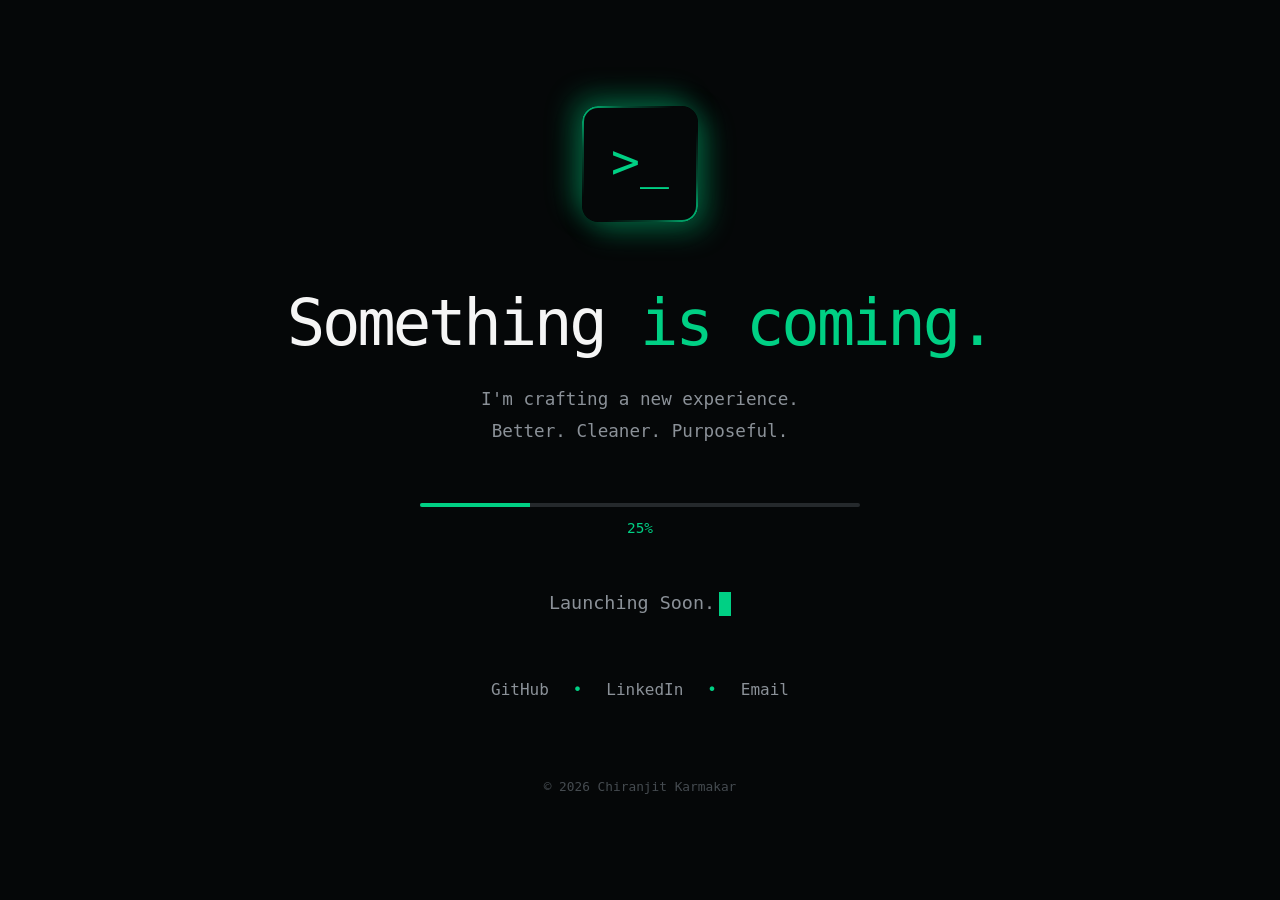
==== index.html @ 08d3ca99 "Enhance head section with meta tags and favicons Added meta tags for theme color, description, and f" ====
<!DOCTYPE html>
<html lang="en">
<head>
  <meta charset="UTF-8" />
  <meta name="viewport" content="width=device-width, initial-scale=1.0" />
  <meta name="theme-color" content="#0a0a0a" />
  <meta name="description" content="Chiranjit Karmakar — Fullstack Developer & Founder of CODEWORM" />
  <!-- Favicon -->
  <link rel="icon" type="image/svg+xml" href="./images/favicon.png">
  <link rel="apple-touch-icon" sizes="180x180" href="./images/apple-touch-icon.png">
  <link rel="icon" type="image/png" sizes="32x32" href="./images/favicon-32x32.png">
  <link rel="icon" type="image/png" sizes="16x16" href="./images/favicon-16x16.png">
  <link rel="manifest" href="./images/site.webmanifest">
  <link rel="mask-icon" href="./images/safari-pinned-tab.svg" color="#5bbad5">
  <meta name="msapplication-TileColor" content="#D65A31">
  <title>Coming Soon — Chiranjit Karmakar - Designer, Front-end & Backend Developer, Founder of CODEWORM</title>
  <link rel="manifest" href="manifest.json" />
  <link rel="preconnect" href="https://fonts.googleapis.com" />
  <link rel="preconnect" href="https://fonts.gstatic.com" crossorigin />
  <link href="https://fonts.googleapis.com/css2?family=JetBrains+Mono:ital,wght@0,300;0,400;0,500;0,700;1,300;1,400&family=Syne:wght@400;700;800&display=swap" rel="stylesheet" />

  <style>
    :root {
      --background: #050708;
      --foreground: #f5f5f5;
      --muted: #8b9198;
      --accent: #00d084;
      --border: #25292c;
    }

    *, *::after, *::before {
      box-sizing: border-box;
      margin: 0;
      padding: 0;
    }

    html, body {
      height: 100%;
      width: 100%;
    }

    body {
      min-height: 100vh;
      min-height: 100dvh; /* accounts for mobile browser chrome */

      display: grid;
      place-items: center;

      background: var(--background);
      color: var(--foreground);

      padding: 2rem 1.25rem;
      overflow-x: hidden;

      font-family:
        Inter,
        system-ui,
        -apple-system,
        BlinkMacSystemFont,
        "Segoe UI",
        sans-serif;
    }

    .coming-soon {
      width: min(90%, 720px);
      max-width: 100%;
      text-align: center;
    }

    /* Terminal mark */

    .terminal-mark {
      position: relative;

      width: 116px;
      height: 116px;

      margin: 0 auto 4rem;

      display: grid;
      place-items: center;

      border-radius: 16px;
      background: var(--background);

      color: var(--accent);

      font-family: monospace;
      font-size: 3rem;
    }

    /* Diagonal gradient border: bright at top-left and bottom-right,
       fading to transparent through the middle of the frame */
    .terminal-mark::before {
      content: "";
      position: absolute;
      inset: 0;

      border-radius: 16px;
      padding: 2px;

      background: linear-gradient(
        135deg,
        var(--accent) 0%,
        rgba(0, 208, 132, 0.35) 18%,
        transparent 40%,
        transparent 60%,
        rgba(0, 208, 132, 0.35) 82%,
        var(--accent) 100%
      );

      -webkit-mask:
        linear-gradient(#fff 0 0) content-box,
        linear-gradient(#fff 0 0);
      -webkit-mask-composite: xor;
      mask-composite: exclude;

      pointer-events: none;
    }

    /* Corner glow bloom, offset toward top-left and bottom-right */
    .terminal-mark::after {
      content: "";
      position: absolute;
      inset: 0;

      border-radius: 16px;

      box-shadow:
        -10px -10px 28px rgba(0, 208, 132, 0.32),
        10px 10px 28px rgba(0, 208, 132, 0.32),
        0 0 34px rgba(0, 208, 132, 0.1);

      pointer-events: none;
    }

    .terminal-mark span {
      position: relative;
      z-index: 1;
      transform: translateY(-3px);
    }

    /* Heading */

    h1 {
      font-family: monospace;
      font-size: clamp(1.9rem, 7vw, 4rem);
      font-weight: 400;
      letter-spacing: -0.05em;

      margin-bottom: 1.5rem;
    }

    h1 span {
      color: var(--accent);
    }

    /* Description */

    .message {
      color: var(--muted);

      font-family: monospace;
      font-size: clamp(0.85rem, 2.6vw, 1.1rem);
      line-height: 1.8;

      margin-bottom: 3.5rem;
    }

    /* Progress */

    .progress {
      width: min(100%, 440px);
      margin: 0 auto 3.5rem;
    }

    .progress-track {
      height: 4px;

      overflow: hidden;

      background: var(--border);
      border-radius: 999px;
    }

    .progress-value {
      width: 25%;
      height: 100%;

      background: var(--accent);
    }

    .progress-label {
      margin-top: 0.8rem;

      color: var(--accent);

      font-family: monospace;
      font-size: 0.9rem;
    }

    /* Status */

    .status {
      color: var(--muted);

      font-family: monospace;
      font-size: clamp(0.95rem, 3vw, 1.15rem);

      margin-bottom: 4rem;
    }

    .cursor {
      display: inline-block;

      width: 12px;
      height: 24px;

      margin-left: 4px;

      vertical-align: middle;

      background: var(--accent);
    }

    /* Links */

    .social {
      display: flex;
      flex-wrap: wrap;
      justify-content: center;
      align-items: center;
      gap: 1.5rem;

      margin-bottom: 5rem;
    }

    .social a {
      color: var(--muted);

      text-decoration: none;

      font-family: monospace;
      font-size: clamp(0.85rem, 2.6vw, 1rem);

      transition: color 150ms ease;
    }

    .social a:hover {
      color: var(--accent);
    }

    .separator {
      color: var(--accent);
    }

    /* Footer */

    footer {
      color: #454b50;

      font-family: monospace;
      font-size: 0.8rem;
    }

    @media (max-width: 600px) {
      .terminal-mark {
        width: 90px;
        height: 90px;

        margin-bottom: 2.5rem;

        font-size: 2.3rem;
      }

      h1 {
        font-size: 2rem;
      }

      .status {
        margin-bottom: 3rem;
      }

      .social {
        margin-bottom: 3rem;
      }
    }

    /* Tight phones down to 320px */
    @media (max-width: 380px) {
      body {
        padding: 1.5rem 1rem;
      }

      .terminal-mark {
        width: 76px;
        height: 76px;

        margin-bottom: 2rem;

        font-size: 1.9rem;
      }

      .terminal-mark::before {
        padding: 1.5px;
      }

      h1 {
        margin-bottom: 1.1rem;
        letter-spacing: -0.03em;
      }

      .message {
        margin-bottom: 2.25rem;
        line-height: 1.6;
      }

      .progress {
        margin-bottom: 2.25rem;
      }

      .status {
        margin-bottom: 2.25rem;
      }

      .social {
        gap: 0.85rem;
        margin-bottom: 3rem;
      }

      footer {
        font-size: 0.7rem;
      }
    }
  </style>
</head>

<body>

  <main class="coming-soon">

    <div class="terminal-mark" aria-hidden="true">
      <span>&gt;_</span>
    </div>

    <h1>
      Something <span>is coming.</span>
    </h1>

    <p class="message">
      I'm crafting a new experience.<br>
      Better. Cleaner. Purposeful.
    </p>

    <div class="progress" aria-label="25 percent complete">
      <div class="progress-track">
        <div class="progress-value"></div>
      </div>

      <div class="progress-label">
        25%
      </div>
    </div>

    <p class="status">
      Launching Soon.<span class="cursor"></span>
    </p>

    <nav class="social" aria-label="Social links">
      <a href="#" aria-label="GitHub">GitHub</a>
      <span class="separator">•</span>

      <a href="#" aria-label="LinkedIn">LinkedIn</a>
      <span class="separator">•</span>

      <a href="mailto:your@email.com" aria-label="Email">Email</a>
    </nav>

    <footer>
      © 2026 Chiranjit Karmakar
    </footer>

  </main>

</body>
</html>
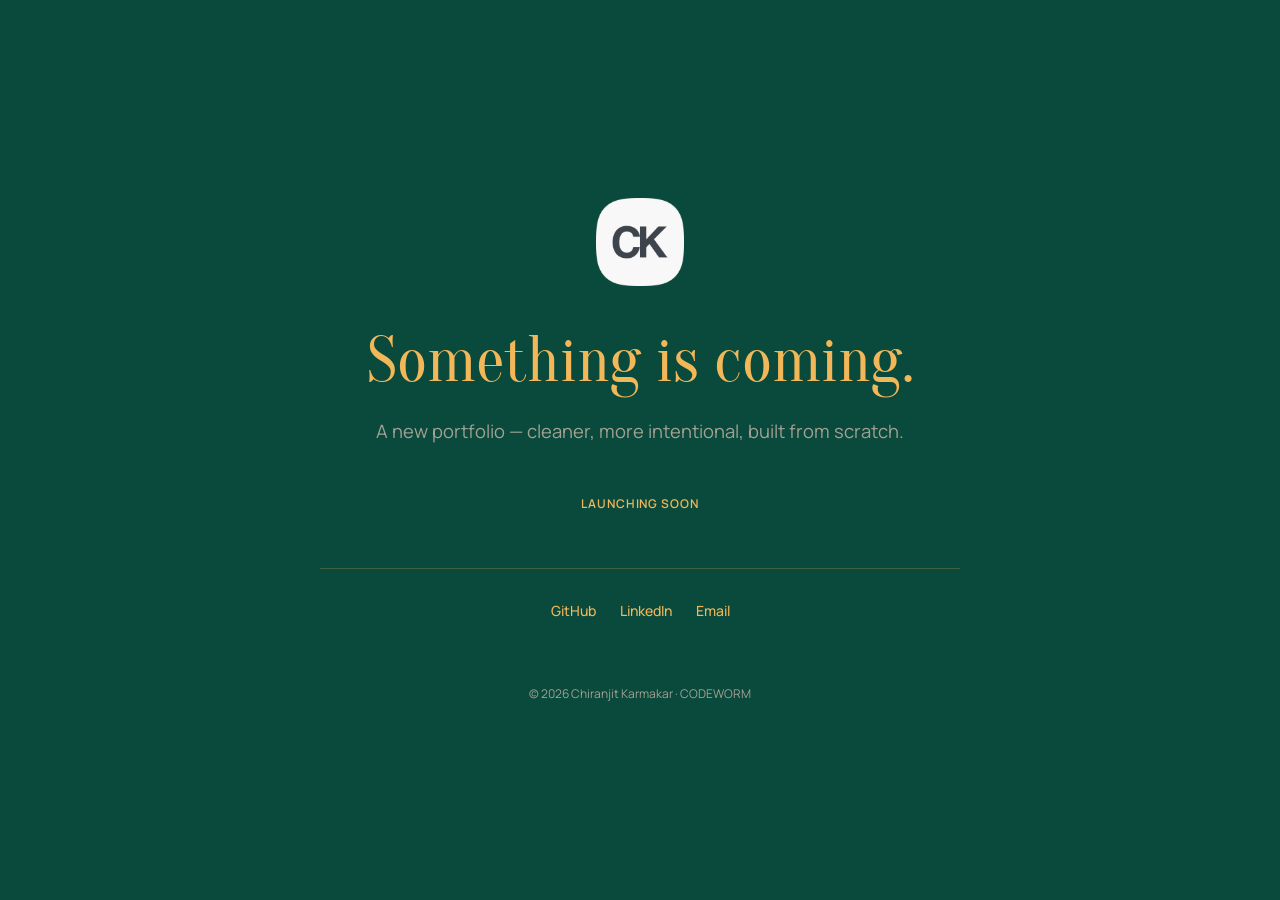
==== commit 8cd75c0b: "Redesign coming-soon page to match new portfolio brand Amber/deep-green palette, Oranienbaum display" ====
--- a/index.html
+++ b/index.html
@@ -3,7 +3,7 @@
 <head>
   <meta charset="UTF-8" />
   <meta name="viewport" content="width=device-width, initial-scale=1.0" />
-  <meta name="theme-color" content="#0a0a0a" />
+  <meta name="theme-color" content="#0a4a3c" />
   <meta name="description" content="Chiranjit Karmakar — Fullstack Developer & Founder of CODEWORM" />
   <!-- Favicon -->
   <link rel="icon" type="image/svg+xml" href="./images/favicon.png">
@@ -17,15 +17,14 @@
   <link rel="manifest" href="manifest.json" />
   <link rel="preconnect" href="https://fonts.googleapis.com" />
   <link rel="preconnect" href="https://fonts.gstatic.com" crossorigin />
-  <link href="https://fonts.googleapis.com/css2?family=JetBrains+Mono:ital,wght@0,300;0,400;0,500;0,700;1,300;1,400&family=Syne:wght@400;700;800&display=swap" rel="stylesheet" />
+  <link href="https://fonts.googleapis.com/css2?family=Manrope:wght@400;500;600;700&family=Oranienbaum&display=swap" rel="stylesheet" />
 
   <style>
     :root {
-      --background: #050708;
-      --foreground: #f5f5f5;
-      --muted: #8b9198;
-      --accent: #00d084;
-      --border: #25292c;
+      --background: #0a4a3c;
+      --foreground: #f2b759;
+      --muted: #a3a094;
+      --border: rgba(242, 183, 89, 0.22);
     }
 
     *, *::after, *::before {
@@ -41,7 +40,7 @@
 
     body {
       min-height: 100vh;
-      min-height: 100dvh; /* accounts for mobile browser chrome */
+      min-height: 100dvh;
 
       display: grid;
       place-items: center;
@@ -52,178 +51,46 @@
       padding: 2rem 1.25rem;
       overflow-x: hidden;
 
-      font-family:
-        Inter,
-        system-ui,
-        -apple-system,
-        BlinkMacSystemFont,
-        "Segoe UI",
-        sans-serif;
+      font-family: 'Manrope', -apple-system, BlinkMacSystemFont, 'Segoe UI', sans-serif;
     }
 
     .coming-soon {
-      width: min(90%, 720px);
+      width: min(90%, 640px);
       max-width: 100%;
       text-align: center;
     }
 
-    /* Terminal mark */
-
-    .terminal-mark {
-      position: relative;
-
-      width: 116px;
-      height: 116px;
-
-      margin: 0 auto 4rem;
-
-      display: grid;
-      place-items: center;
-
-      border-radius: 16px;
-      background: var(--background);
-
-      color: var(--accent);
-
-      font-family: monospace;
-      font-size: 3rem;
+    .mark {
+      width: 88px;
+      height: 88px;
+      margin: 0 auto 2.5rem;
+      border-radius: 20px;
+      display: block;
     }
 
-    /* Diagonal gradient border: bright at top-left and bottom-right,
-       fading to transparent through the middle of the frame */
-    .terminal-mark::before {
-      content: "";
-      position: absolute;
-      inset: 0;
-
-      border-radius: 16px;
-      padding: 2px;
-
-      background: linear-gradient(
-        135deg,
-        var(--accent) 0%,
-        rgba(0, 208, 132, 0.35) 18%,
-        transparent 40%,
-        transparent 60%,
-        rgba(0, 208, 132, 0.35) 82%,
-        var(--accent) 100%
-      );
-
-      -webkit-mask:
-        linear-gradient(#fff 0 0) content-box,
-        linear-gradient(#fff 0 0);
-      -webkit-mask-composite: xor;
-      mask-composite: exclude;
-
-      pointer-events: none;
+    h1 {
+      font-family: 'Oranienbaum', 'Manrope', serif;
+      font-weight: 400;
+      font-size: clamp(2.25rem, 7vw, 4rem);
+      line-height: 1.1;
+      margin-bottom: 1.25rem;
     }
-
-    /* Corner glow bloom, offset toward top-left and bottom-right */
-    .terminal-mark::after {
-      content: "";
-      position: absolute;
-      inset: 0;
-
-      border-radius: 16px;
-
-      box-shadow:
-        -10px -10px 28px rgba(0, 208, 132, 0.32),
-        10px 10px 28px rgba(0, 208, 132, 0.32),
-        0 0 34px rgba(0, 208, 132, 0.1);
-
-      pointer-events: none;
-    }
-
-    .terminal-mark span {
-      position: relative;
-      z-index: 1;
-      transform: translateY(-3px);
-    }
-
-    /* Heading */
-
-    h1 {
-      font-family: monospace;
-      font-size: clamp(1.9rem, 7vw, 4rem);
-      font-weight: 400;
-      letter-spacing: -0.05em;
-
-      margin-bottom: 1.5rem;
-    }
-
-    h1 span {
-      color: var(--accent);
-    }
-
-    /* Description */
 
     .message {
       color: var(--muted);
+      font-size: clamp(0.95rem, 2.4vw, 1.15rem);
+      line-height: 1.7;
+      margin-bottom: 3rem;
+    }
 
-      font-family: monospace;
-      font-size: clamp(0.85rem, 2.6vw, 1.1rem);
-      line-height: 1.8;
-
+    .status {
+      font-size: 0.75rem;
+      font-weight: 600;
+      letter-spacing: 0.08em;
+      text-transform: uppercase;
+      color: var(--foreground);
       margin-bottom: 3.5rem;
     }
-
-    /* Progress */
-
-    .progress {
-      width: min(100%, 440px);
-      margin: 0 auto 3.5rem;
-    }
-
-    .progress-track {
-      height: 4px;
-
-      overflow: hidden;
-
-      background: var(--border);
-      border-radius: 999px;
-    }
-
-    .progress-value {
-      width: 25%;
-      height: 100%;
-
-      background: var(--accent);
-    }
-
-    .progress-label {
-      margin-top: 0.8rem;
-
-      color: var(--accent);
-
-      font-family: monospace;
-      font-size: 0.9rem;
-    }
-
-    /* Status */
-
-    .status {
-      color: var(--muted);
-
-      font-family: monospace;
-      font-size: clamp(0.95rem, 3vw, 1.15rem);
-
-      margin-bottom: 4rem;
-    }
-
-    .cursor {
-      display: inline-block;
-
-      width: 12px;
-      height: 24px;
-
-      margin-left: 4px;
-
-      vertical-align: middle;
-
-      background: var(--accent);
-    }
-
-    /* Links */
 
     .social {
       display: flex;
@@ -231,105 +98,43 @@
       justify-content: center;
       align-items: center;
       gap: 1.5rem;
-
-      margin-bottom: 5rem;
+      margin-bottom: 4rem;
+      padding-top: 2rem;
+      border-top: 1px solid var(--border);
     }
 
     .social a {
-      color: var(--muted);
-
+      color: var(--foreground);
       text-decoration: none;
-
-      font-family: monospace;
-      font-size: clamp(0.85rem, 2.6vw, 1rem);
-
-      transition: color 150ms ease;
+      font-size: 0.875rem;
+      font-weight: 500;
+      border-bottom: 1px solid transparent;
+      transition: border-color 150ms ease;
     }
 
     .social a:hover {
-      color: var(--accent);
+      border-bottom-color: var(--foreground);
     }
 
-    .separator {
-      color: var(--accent);
+    footer {
+      color: var(--muted);
+      font-size: 0.75rem;
     }
 
-    /* Footer */
-
-    footer {
-      color: #454b50;
-
-      font-family: monospace;
-      font-size: 0.8rem;
-    }
-
-    @media (max-width: 600px) {
-      .terminal-mark {
-        width: 90px;
-        height: 90px;
-
-        margin-bottom: 2.5rem;
-
-        font-size: 2.3rem;
-      }
-
-      h1 {
-        font-size: 2rem;
+    @media (max-width: 480px) {
+      .mark {
+        width: 72px;
+        height: 72px;
+        margin-bottom: 2rem;
       }
 
       .status {
-        margin-bottom: 3rem;
+        margin-bottom: 2.5rem;
       }
 
       .social {
+        gap: 1rem;
         margin-bottom: 3rem;
-      }
-    }
-
-    /* Tight phones down to 320px */
-    @media (max-width: 380px) {
-      body {
-        padding: 1.5rem 1rem;
-      }
-
-      .terminal-mark {
-        width: 76px;
-        height: 76px;
-
-        margin-bottom: 2rem;
-
-        font-size: 1.9rem;
-      }
-
-      .terminal-mark::before {
-        padding: 1.5px;
-      }
-
-      h1 {
-        margin-bottom: 1.1rem;
-        letter-spacing: -0.03em;
-      }
-
-      .message {
-        margin-bottom: 2.25rem;
-        line-height: 1.6;
-      }
-
-      .progress {
-        margin-bottom: 2.25rem;
-      }
-
-      .status {
-        margin-bottom: 2.25rem;
-      }
-
-      .social {
-        gap: 0.85rem;
-        margin-bottom: 3rem;
-      }
-
-      footer {
-        font-size: 0.7rem;
       }
     }
   </style>
@@ -339,45 +144,24 @@
 
   <main class="coming-soon">
 
-    <div class="terminal-mark" aria-hidden="true">
-      <span>&gt;_</span>
-    </div>
+    <img class="mark" src="./images/ck-new-logo6.png" alt="CODEWORM" />
 
-    <h1>
-      Something <span>is coming.</span>
-    </h1>
+    <h1>Something is coming.</h1>
 
     <p class="message">
-      I'm crafting a new experience.<br>
-      Better. Cleaner. Purposeful.
+      A new portfolio — cleaner, more intentional, built from scratch.
     </p>
 
-    <div class="progress" aria-label="25 percent complete">
-      <div class="progress-track">
-        <div class="progress-value"></div>
-      </div>
-
-      <div class="progress-label">
-        25%
-      </div>
-    </div>
-
-    <p class="status">
-      Launching Soon.<span class="cursor"></span>
-    </p>
+    <p class="status">Launching soon</p>
 
     <nav class="social" aria-label="Social links">
-      <a href="#" aria-label="GitHub">GitHub</a>
-      <span class="separator">•</span>
-
-      <a href="#" aria-label="LinkedIn">LinkedIn</a>
-      <span class="separator">•</span>
-
-      <a href="mailto:your@email.com" aria-label="Email">Email</a>
+      <a href="https://github.com/chiranjit2020" target="_blank" rel="noopener noreferrer">GitHub</a>
+      <a href="https://www.linkedin.com/in/chiranjit-karmakar-6b8639203" target="_blank" rel="noopener noreferrer">LinkedIn</a>
+      <a href="mailto:info@chiranjitkarmakar.com">Email</a>
     </nav>
 
     <footer>
-      © 2026 Chiranjit Karmakar
+      © 2026 Chiranjit Karmakar · CODEWORM
     </footer>
 
   </main>
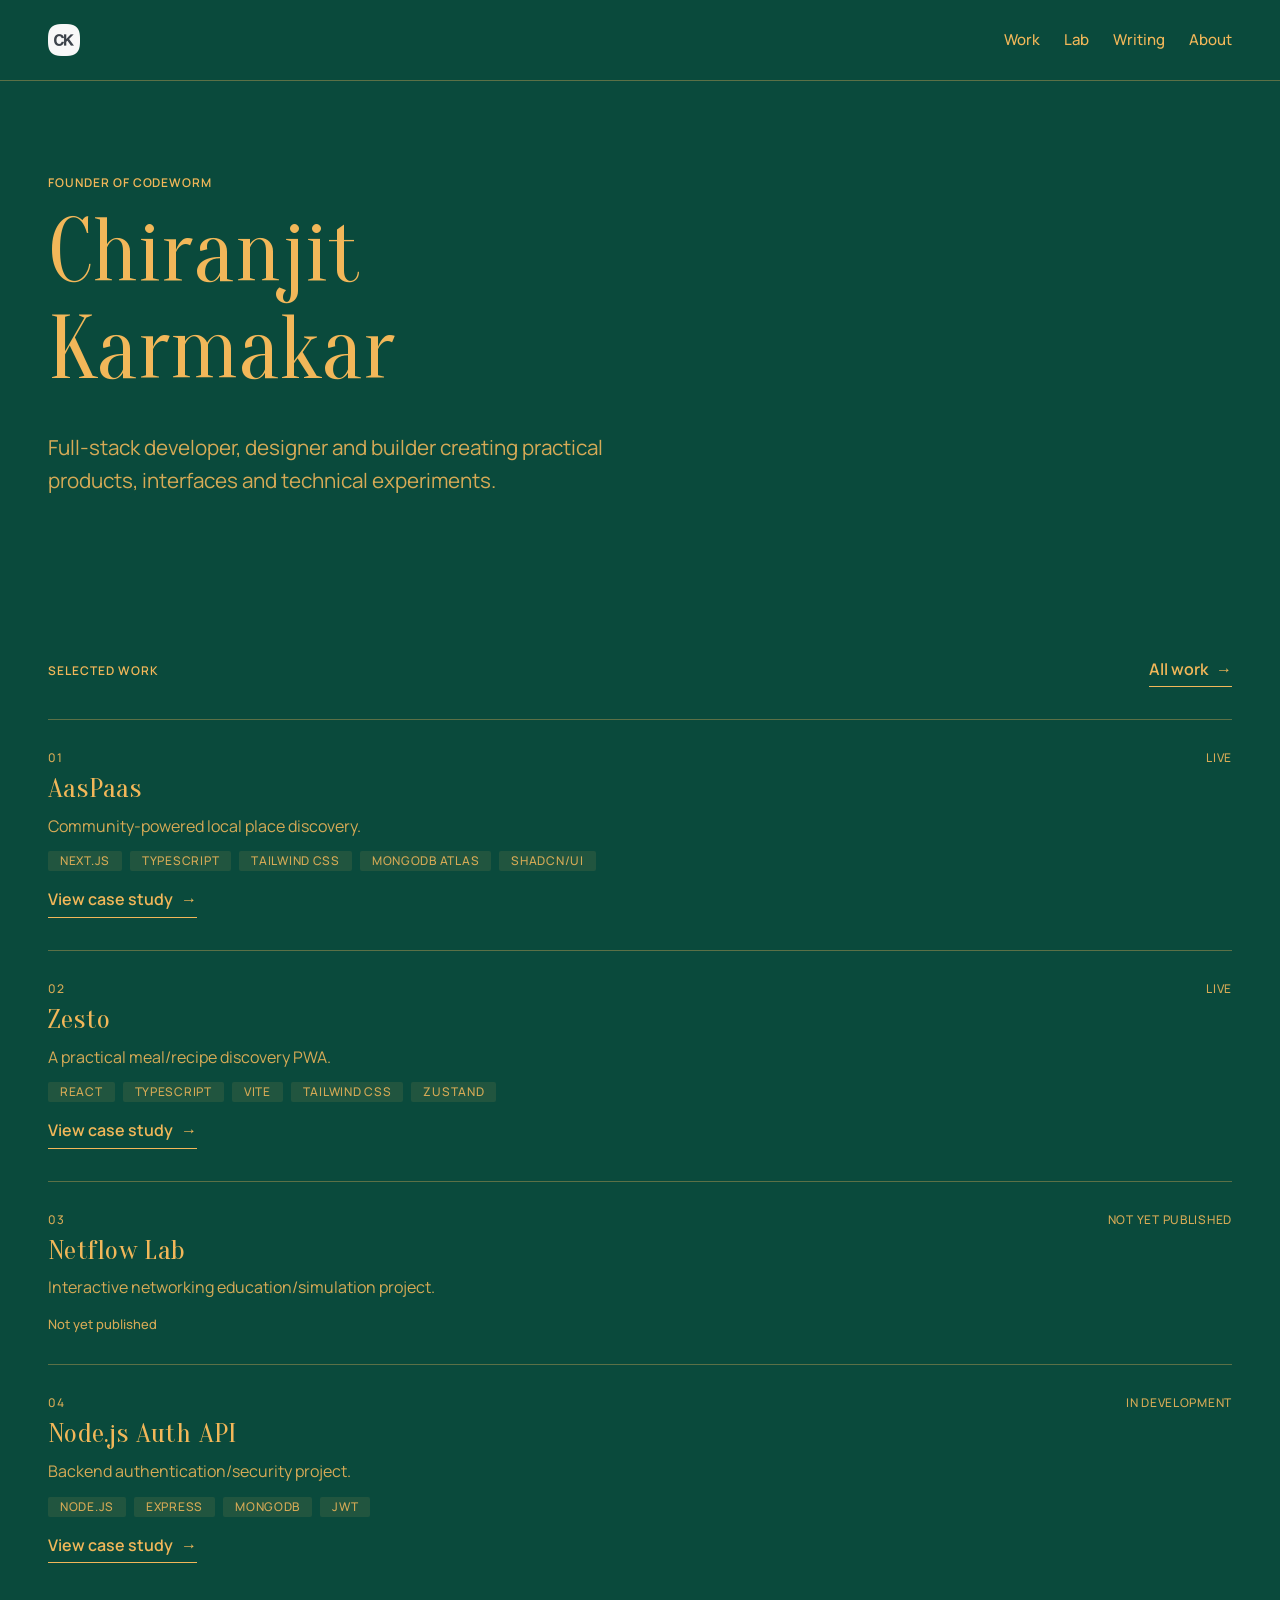
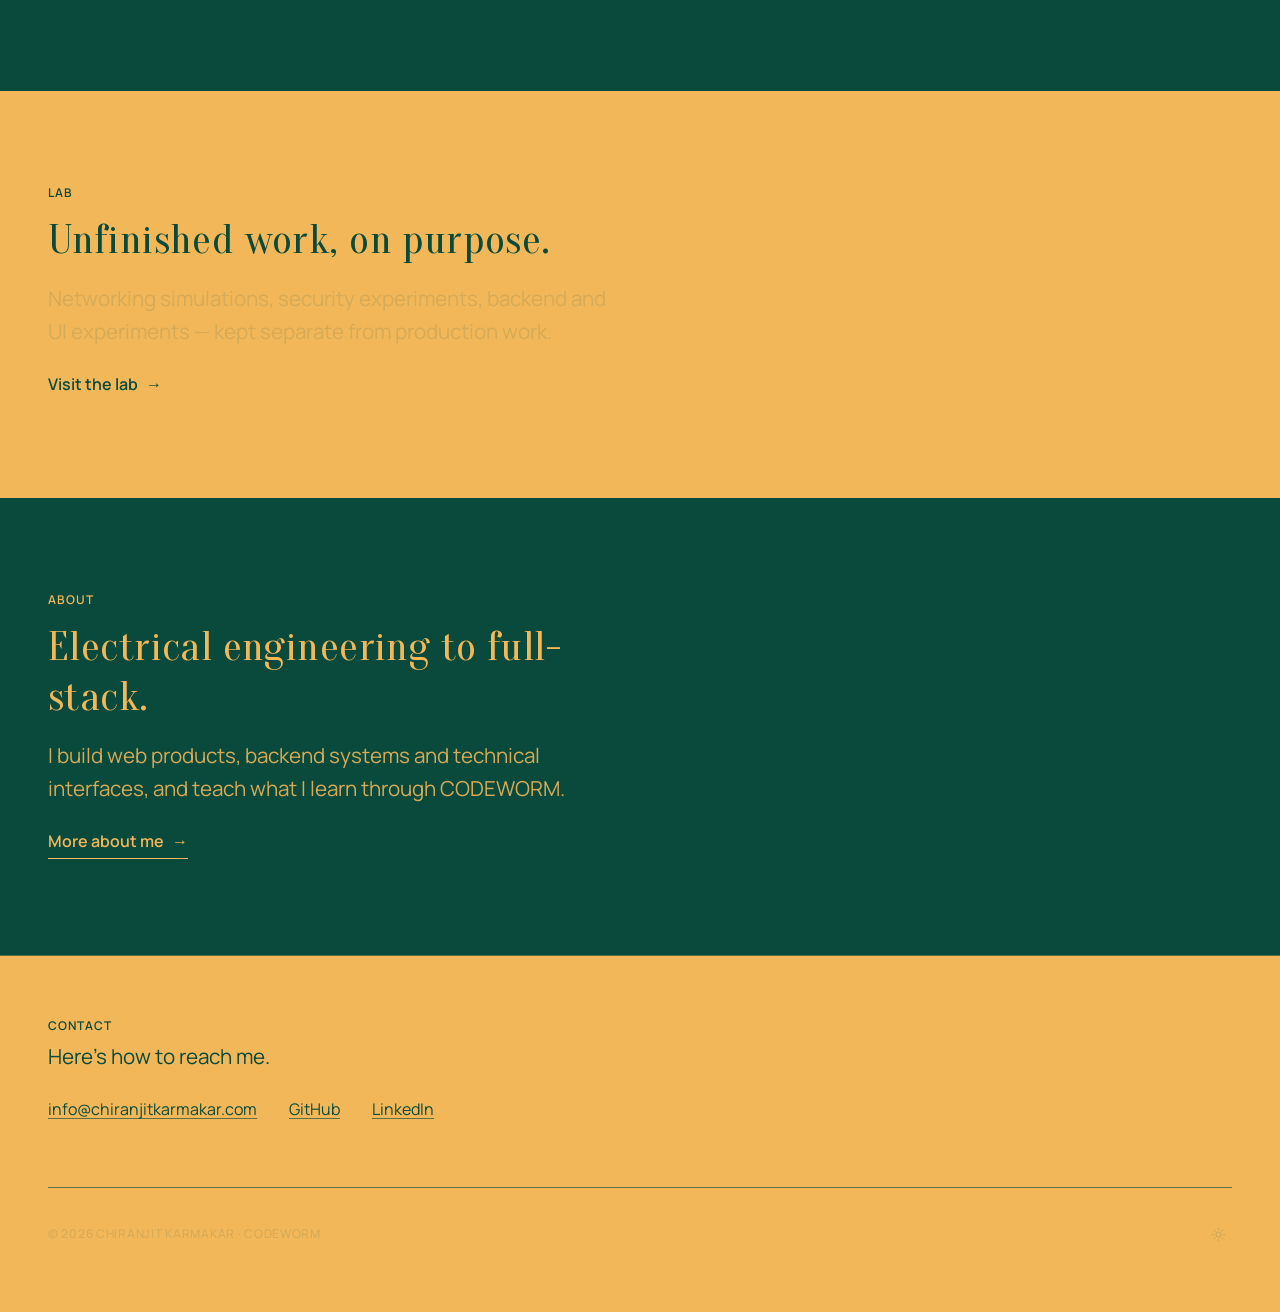
==== commit 3d87fbdc: "Replace coming-soon page with the real portfolio site Full Astro build: homepage, Work (case studies" ====
--- a/index.html
+++ b/index.html
@@ -1,170 +1,78 @@
-<!DOCTYPE html>
-<html lang="en">
-<head>
-  <meta charset="UTF-8" />
-  <meta name="viewport" content="width=device-width, initial-scale=1.0" />
-  <meta name="theme-color" content="#0a4a3c" />
-  <meta name="description" content="Chiranjit Karmakar — Fullstack Developer & Founder of CODEWORM" />
-  <!-- Favicon -->
-  <link rel="icon" type="image/svg+xml" href="./images/favicon.png">
-  <link rel="apple-touch-icon" sizes="180x180" href="./images/apple-touch-icon.png">
-  <link rel="icon" type="image/png" sizes="32x32" href="./images/favicon-32x32.png">
-  <link rel="icon" type="image/png" sizes="16x16" href="./images/favicon-16x16.png">
-  <link rel="manifest" href="./images/site.webmanifest">
-  <link rel="mask-icon" href="./images/safari-pinned-tab.svg" color="#5bbad5">
-  <meta name="msapplication-TileColor" content="#D65A31">
-  <title>Coming Soon — Chiranjit Karmakar - Designer, Front-end & Backend Developer, Founder of CODEWORM</title>
-  <link rel="manifest" href="manifest.json" />
-  <link rel="preconnect" href="https://fonts.googleapis.com" />
-  <link rel="preconnect" href="https://fonts.gstatic.com" crossorigin />
-  <link href="https://fonts.googleapis.com/css2?family=Manrope:wght@400;500;600;700&family=Oranienbaum&display=swap" rel="stylesheet" />
+<!DOCTYPE html><html lang="en"><head><meta charset="utf-8"><meta name="viewport" content="width=device-width, initial-scale=1"><meta name="theme-color" content="#0a4a3c"><script>
+      (function () {
+        document.documentElement.classList.add('js');
+        try {
+          var stored = localStorage.getItem('theme');
+          if (stored === 'light') {
+            document.documentElement.setAttribute('data-theme', 'light');
+            var meta = document.querySelector('meta[name="theme-color"]');
+            if (meta) meta.setAttribute('content', '#f2b759');
+          }
+        } catch (e) {}
+      })();
+    </script><link rel="icon" type="image/png" href="/logo-48.png"><link rel="apple-touch-icon" href="/logo-180.png"><meta name="generator" content="Astro v7.3.3"><title>Chiranjit Karmakar — CODEWORM</title><meta name="description" content="Full-stack developer, designer and builder. Practical products, interfaces and technical experiments."><link rel="canonical" href="https://www.chiranjitkarmakar.com/"><!-- Open Graph --><meta property="og:type" content="website"><meta property="og:title" content="Chiranjit Karmakar — CODEWORM"><meta property="og:description" content="Full-stack developer, designer and builder. Practical products, interfaces and technical experiments."><meta property="og:url" content="https://www.chiranjitkarmakar.com/"><meta property="og:image" content="https://www.chiranjitkarmakar.com/logo.png"><meta property="og:site_name" content="Chiranjit Karmakar — CODEWORM"><!-- Twitter --><meta name="twitter:card" content="summary"><meta name="twitter:title" content="Chiranjit Karmakar — CODEWORM"><meta name="twitter:description" content="Full-stack developer, designer and builder. Practical products, interfaces and technical experiments."><meta name="twitter:image" content="https://www.chiranjitkarmakar.com/logo.png"><meta name="astro-view-transitions-enabled" content="true"><meta name="astro-view-transitions-fallback" content="animate"><script type="module" src="/_astro/ClientRouter.astro_astro_type_script_index_0_lang.CYDbzu1r.js"></script><link rel="stylesheet" href="/_astro/BaseLayout.Bu5GuA0V.css"><style>@keyframes astroFadeInOut{0%{opacity:1}to{opacity:0}}@keyframes astroFadeIn{0%{opacity:0;mix-blend-mode:plus-lighter}to{opacity:1;mix-blend-mode:plus-lighter}}@keyframes astroFadeOut{0%{opacity:1;mix-blend-mode:plus-lighter}to{opacity:0;mix-blend-mode:plus-lighter}}@keyframes astroSlideFromRight{0%{transform:translate(100%)}}@keyframes astroSlideFromLeft{0%{transform:translate(-100%)}}@keyframes astroSlideToRight{to{transform:translate(100%)}}@keyframes astroSlideToLeft{to{transform:translate(-100%)}}@media (prefers-reduced-motion){::view-transition-group(*),::view-transition-old(*),::view-transition-new(*),[data-astro-transition-scope]{animation:none!important}}.site-header[data-astro-cid-fzpbxy5g]{border-bottom:var(--border-width) solid var(--border)}.site-header__inner[data-astro-cid-fzpbxy5g]{justify-content:space-between;align-items:center;gap:var(--space-24);padding-block:var(--space-24);display:flex}.site-header__brand[data-astro-cid-fzpbxy5g]{align-items:center;gap:var(--space-12);color:var(--foreground);font-weight:var(--fw-semibold);text-decoration:none;display:inline-flex}.site-header__logo[data-astro-cid-fzpbxy5g]{border-radius:var(--radius-sm);flex-shrink:0}.site-header__nav[data-astro-cid-fzpbxy5g]{gap:var(--space-24);display:flex}.site-header__link[data-astro-cid-fzpbxy5g]{color:var(--foreground);padding-block:var(--space-4);border-bottom:var(--border-width) solid transparent;transition:border-color var(--duration-fast) var(--ease-standard), color var(--duration-fast) var(--ease-standard);text-decoration:none}.site-header__link[data-astro-cid-fzpbxy5g]:hover,.site-header__link[data-astro-cid-fzpbxy5g][aria-current=page]{border-bottom-color:var(--foreground)}@media (width<=480px){.site-header__nav[data-astro-cid-fzpbxy5g]{gap:var(--space-16)}}.theme-toggle[data-astro-cid-l6lhmie6]{border-radius:var(--radius-sm);width:28px;height:28px;color:var(--muted);cursor:pointer;transition:color var(--duration-fast) var(--ease-standard);background:0 0;border:none;justify-content:center;align-items:center;display:inline-flex}.theme-toggle[data-astro-cid-l6lhmie6]:hover{color:var(--foreground)}.icon-sun[data-astro-cid-l6lhmie6],.icon-moon[data-astro-cid-l6lhmie6]{width:15px;height:15px}.icon-sun[data-astro-cid-l6lhmie6]{display:block}.icon-moon[data-astro-cid-l6lhmie6],:root[data-theme=light] .icon-sun[data-astro-cid-l6lhmie6]{display:none}:root[data-theme=light] .icon-moon[data-astro-cid-l6lhmie6]{display:block}.site-footer[data-astro-cid-nns7i3if]{border-top:var(--border-width) solid var(--border);padding-block:var(--space-64)}.site-footer__inner[data-astro-cid-nns7i3if]{gap:var(--space-32);flex-direction:column;display:flex}.site-footer__lead[data-astro-cid-nns7i3if]{margin-top:var(--space-8)}.site-footer__links[data-astro-cid-nns7i3if]{margin-top:var(--space-24);gap:var(--space-8);flex-direction:column;display:flex}@media (width>=768px){.site-footer__links[data-astro-cid-nns7i3if]{gap:var(--space-32);flex-direction:row}}.site-footer__bottom[data-astro-cid-nns7i3if]{margin-top:var(--space-32);padding-top:var(--space-32);border-top:var(--border-width) solid var(--border);justify-content:space-between;align-items:center;gap:var(--space-16);display:flex}.site-footer__meta[data-astro-cid-nns7i3if]{color:var(--muted)}
+.hero[data-astro-cid-lcdefpme]{padding-block:var(--space-96) var(--space-64)}.hero__name[data-astro-cid-lcdefpme]{margin-top:var(--space-16)}.hero__statement[data-astro-cid-lcdefpme]{margin-top:var(--space-32);max-width:560px;color:var(--muted)}.section-head[data-astro-cid-lcdefpme]{justify-content:space-between;align-items:baseline;gap:var(--space-24);flex-wrap:wrap;display:flex}.work-list[data-astro-cid-lcdefpme]{margin-top:var(--space-32);flex-direction:column;display:flex}.work-item[data-astro-cid-lcdefpme]{padding-block:var(--space-32);border-top:var(--border-width) solid var(--border);gap:var(--space-8);flex-direction:column;display:flex}.work-item__head[data-astro-cid-lcdefpme]{justify-content:space-between;display:flex}.work-item__description[data-astro-cid-lcdefpme]{max-width:480px;color:var(--muted)}.work-item__pending[data-astro-cid-lcdefpme]{margin-top:var(--space-8)}.work-item__tags[data-astro-cid-lcdefpme]{margin-top:var(--space-4)}.work-item[data-astro-cid-lcdefpme] .link-arrow{margin-top:var(--space-8);align-self:flex-start}.lab__heading[data-astro-cid-lcdefpme],.about__heading[data-astro-cid-lcdefpme]{margin-top:var(--space-16);max-width:560px}.lab__note[data-astro-cid-lcdefpme],.about__note[data-astro-cid-lcdefpme]{margin-top:var(--space-16);max-width:560px;color:var(--muted)}.lab__link,.about__link{margin-top:var(--space-24)}
+</style><style>[data-astro-transition-scope="astro-typyj2n2-1"] { view-transition-name: site-header; }@layer astro { ::view-transition-old(site-header) { 
+	animation-duration: 180ms;
+	animation-timing-function: cubic-bezier(0.76, 0, 0.24, 1);
+	animation-fill-mode: both;
+	animation-name: astroFadeOut; }::view-transition-new(site-header) { 
+	animation-duration: 180ms;
+	animation-timing-function: cubic-bezier(0.76, 0, 0.24, 1);
+	animation-fill-mode: both;
+	animation-name: astroFadeIn; }[data-astro-transition=back]::view-transition-old(site-header) { 
+	animation-duration: 180ms;
+	animation-timing-function: cubic-bezier(0.76, 0, 0.24, 1);
+	animation-fill-mode: both;
+	animation-name: astroFadeOut; }[data-astro-transition=back]::view-transition-new(site-header) { 
+	animation-duration: 180ms;
+	animation-timing-function: cubic-bezier(0.76, 0, 0.24, 1);
+	animation-fill-mode: both;
+	animation-name: astroFadeIn; } }[data-astro-transition-fallback="old"] [data-astro-transition-scope="astro-typyj2n2-1"],
+			[data-astro-transition-fallback="old"][data-astro-transition-scope="astro-typyj2n2-1"] { 
+	animation-duration: 180ms;
+	animation-timing-function: cubic-bezier(0.76, 0, 0.24, 1);
+	animation-fill-mode: both;
+	animation-name: astroFadeOut; }[data-astro-transition-fallback="new"] [data-astro-transition-scope="astro-typyj2n2-1"],
+			[data-astro-transition-fallback="new"][data-astro-transition-scope="astro-typyj2n2-1"] { 
+	animation-duration: 180ms;
+	animation-timing-function: cubic-bezier(0.76, 0, 0.24, 1);
+	animation-fill-mode: both;
+	animation-name: astroFadeIn; }[data-astro-transition=back][data-astro-transition-fallback="old"] [data-astro-transition-scope="astro-typyj2n2-1"],
+			[data-astro-transition=back][data-astro-transition-fallback="old"][data-astro-transition-scope="astro-typyj2n2-1"] { 
+	animation-duration: 180ms;
+	animation-timing-function: cubic-bezier(0.76, 0, 0.24, 1);
+	animation-fill-mode: both;
+	animation-name: astroFadeOut; }[data-astro-transition=back][data-astro-transition-fallback="new"] [data-astro-transition-scope="astro-typyj2n2-1"],
+			[data-astro-transition=back][data-astro-transition-fallback="new"][data-astro-transition-scope="astro-typyj2n2-1"] { 
+	animation-duration: 180ms;
+	animation-timing-function: cubic-bezier(0.76, 0, 0.24, 1);
+	animation-fill-mode: both;
+	animation-name: astroFadeIn; }</style></head><body><a class="skip-link" href="#main">Skip to content</a><script type="application/ld+json">{"@context":"https://schema.org","@type":"Person","name":"Chiranjit Karmakar","url":"https://www.chiranjitkarmakar.com/","jobTitle":"Full-stack Developer","email":"info@chiranjitkarmakar.com","sameAs":["https://github.com/chiranjit2020","https://www.linkedin.com/in/chiranjit-karmakar-6b8639203"],"founder":{"@type":"Organization","name":"CODEWORM"}}</script><header data-astro-transition-persist="site-header" data-astro-transition-scope="astro-typyj2n2-1" class="site-header" data-astro-cid-fzpbxy5g><div class="container site-header__inner" data-astro-cid-fzpbxy5g><a class="site-header__brand" href="/" aria-label="Chiranjit Karmakar — home" data-astro-cid-fzpbxy5g><img class="site-header__logo" src="/logo-64.png" alt="" width="32" height="32" data-astro-cid-fzpbxy5g></a><nav aria-label="Primary" data-astro-cid-fzpbxy5g><ul class="site-header__nav" data-astro-cid-fzpbxy5g><li data-astro-cid-fzpbxy5g><a class="text-nav site-header__link" href="/work" data-astro-cid-fzpbxy5g>Work</a></li><li data-astro-cid-fzpbxy5g><a class="text-nav site-header__link" href="/lab" data-astro-cid-fzpbxy5g>Lab</a></li><li data-astro-cid-fzpbxy5g><a class="text-nav site-header__link" href="/writing" data-astro-cid-fzpbxy5g>Writing</a></li><li data-astro-cid-fzpbxy5g><a class="text-nav site-header__link" href="/about" data-astro-cid-fzpbxy5g>About</a></li></ul></nav></div></header><script type="module">function e(){let e=window.location.pathname;document.querySelectorAll(`.site-header__link`).forEach(t=>{let n=t.getAttribute(`href`);n&&e.startsWith(n)?t.setAttribute(`aria-current`,`page`):t.removeAttribute(`aria-current`)})}e(),document.addEventListener(`astro:after-swap`,e);</script><main id="main" data-astro-cid-lcdefpme><!-- IDENTITY --><section class="container hero" data-astro-cid-lcdefpme><p class="text-label" data-astro-cid-lcdefpme>Founder of CODEWORM</p><h1 class="text-display hero__name" data-astro-cid-lcdefpme>Chiranjit<br data-astro-cid-lcdefpme>Karmakar</h1><p class="text-body-lg hero__statement" data-astro-cid-lcdefpme>Full-stack developer, designer and builder creating practical products, interfaces and technical experiments.</p></section><!-- SELECTED WORK --><section class="container section" id="work" data-astro-cid-lcdefpme><div class="section-head" data-astro-cid-lcdefpme><p class="text-label" data-astro-cid-lcdefpme>Selected work</p><a class="link-arrow" href="/work"><span>All work</span><span class="link-arrow__arrow" aria-hidden="true">→</span></a></div><ol class="work-list" data-astro-cid-lcdefpme><li class="work-item" data-reveal data-astro-cid-lcdefpme><div class="work-item__head" data-astro-cid-lcdefpme><p class="text-meta" data-astro-cid-lcdefpme>01</p><p class="text-meta work-item__status" data-astro-cid-lcdefpme>Live</p></div><h2 class="text-h3" data-astro-cid-lcdefpme>AasPaas</h2><p class="text-body work-item__description" data-astro-cid-lcdefpme>Community-powered local place discovery.</p><ul class="tag-list work-item__tags" data-astro-cid-lcdefpme><li class="tag" data-astro-cid-lcdefpme>Next.js</li><li class="tag" data-astro-cid-lcdefpme>TypeScript</li><li class="tag" data-astro-cid-lcdefpme>Tailwind CSS</li><li class="tag" data-astro-cid-lcdefpme>MongoDB Atlas</li><li class="tag" data-astro-cid-lcdefpme>shadcn/ui</li></ul><a class="link-arrow" href="/work/aaspaas"><span>View case study</span><span class="link-arrow__arrow" aria-hidden="true">→</span></a></li><li class="work-item" data-reveal data-astro-cid-lcdefpme><div class="work-item__head" data-astro-cid-lcdefpme><p class="text-meta" data-astro-cid-lcdefpme>02</p><p class="text-meta work-item__status" data-astro-cid-lcdefpme>Live</p></div><h2 class="text-h3" data-astro-cid-lcdefpme>Zesto</h2><p class="text-body work-item__description" data-astro-cid-lcdefpme>A practical meal/recipe discovery PWA.</p><ul class="tag-list work-item__tags" data-astro-cid-lcdefpme><li class="tag" data-astro-cid-lcdefpme>React</li><li class="tag" data-astro-cid-lcdefpme>TypeScript</li><li class="tag" data-astro-cid-lcdefpme>Vite</li><li class="tag" data-astro-cid-lcdefpme>Tailwind CSS</li><li class="tag" data-astro-cid-lcdefpme>Zustand</li></ul><a class="link-arrow" href="/work/zesto"><span>View case study</span><span class="link-arrow__arrow" aria-hidden="true">→</span></a></li><li class="work-item" data-reveal data-astro-cid-lcdefpme><div class="work-item__head" data-astro-cid-lcdefpme><p class="text-meta" data-astro-cid-lcdefpme>03</p><p class="text-meta work-item__status" data-astro-cid-lcdefpme>Not yet published</p></div><h2 class="text-h3" data-astro-cid-lcdefpme>Netflow Lab</h2><p class="text-body work-item__description" data-astro-cid-lcdefpme>Interactive networking education/simulation project.</p><p class="text-caption work-item__pending" data-astro-cid-lcdefpme>Not yet published</p></li><li class="work-item" data-reveal data-astro-cid-lcdefpme><div class="work-item__head" data-astro-cid-lcdefpme><p class="text-meta" data-astro-cid-lcdefpme>04</p><p class="text-meta work-item__status" data-astro-cid-lcdefpme>In development</p></div><h2 class="text-h3" data-astro-cid-lcdefpme>Node.js Auth API</h2><p class="text-body work-item__description" data-astro-cid-lcdefpme>Backend authentication/security project.</p><ul class="tag-list work-item__tags" data-astro-cid-lcdefpme><li class="tag" data-astro-cid-lcdefpme>Node.js</li><li class="tag" data-astro-cid-lcdefpme>Express</li><li class="tag" data-astro-cid-lcdefpme>MongoDB</li><li class="tag" data-astro-cid-lcdefpme>JWT</li></ul><a class="link-arrow" href="/work/node-auth-api"><span>View case study</span><span class="link-arrow__arrow" aria-hidden="true">→</span></a></li></ol></section><!-- LAB --><section class="section-inverse section" id="lab" data-astro-cid-lcdefpme><div class="container" data-reveal data-astro-cid-lcdefpme><p class="text-label" data-astro-cid-lcdefpme>Lab</p><h2 class="text-h2 lab__heading" data-astro-cid-lcdefpme>Unfinished work, on purpose.</h2><p class="text-body-lg lab__note" data-astro-cid-lcdefpme>Networking simulations, security experiments, backend and UI experiments — kept separate from production work.</p><a class="link-arrow lab__link" href="/lab"><span>Visit the lab</span><span class="link-arrow__arrow" aria-hidden="true">→</span></a></div></section><!-- ABOUT --><section class="container section" id="about" data-reveal data-astro-cid-lcdefpme><p class="text-label" data-astro-cid-lcdefpme>About</p><h2 class="text-h2 about__heading" data-astro-cid-lcdefpme>Electrical engineering to full-stack.</h2><p class="text-body-lg about__note" data-astro-cid-lcdefpme>I build web products, backend systems and technical interfaces, and teach what I learn through CODEWORM.</p><a class="link-arrow about__link" href="/about"><span>More about me</span><span class="link-arrow__arrow" aria-hidden="true">→</span></a></section></main><footer class="site-footer section-inverse" data-astro-cid-nns7i3if><div class="container site-footer__inner" data-astro-cid-nns7i3if><div data-astro-cid-nns7i3if><p class="text-label" data-astro-cid-nns7i3if>Contact</p><p class="text-body-lg site-footer__lead" data-astro-cid-nns7i3if>Here's how to reach me.</p><ul class="site-footer__links" data-astro-cid-nns7i3if><li data-astro-cid-nns7i3if><a class="link-underline" href="mailto:info@chiranjitkarmakar.com" data-astro-cid-nns7i3if>info@chiranjitkarmakar.com</a></li><li data-astro-cid-nns7i3if><a class="link-underline" href="https://github.com/chiranjit2020" target="_blank" rel="noopener noreferrer" data-astro-cid-nns7i3if>GitHub</a></li><li data-astro-cid-nns7i3if><a class="link-underline" href="https://www.linkedin.com/in/chiranjit-karmakar-6b8639203" target="_blank" rel="noopener noreferrer" data-astro-cid-nns7i3if>LinkedIn</a></li></ul></div><div class="site-footer__bottom" data-astro-cid-nns7i3if><p class="text-meta site-footer__meta" data-astro-cid-nns7i3if>© 2026 Chiranjit Karmakar · CODEWORM</p><button id="theme-toggle" class="theme-toggle" type="button" data-astro-cid-l6lhmie6><svg class="icon-sun" xmlns="http://www.w3.org/2000/svg" width="18" height="18" viewBox="0 0 24 24" fill="none" stroke="currentColor" stroke-width="2" stroke-linecap="round" stroke-linejoin="round" aria-hidden="true" data-astro-cid-l6lhmie6><circle cx="12" cy="12" r="4" data-astro-cid-l6lhmie6></circle><path d="M12 2v2" data-astro-cid-l6lhmie6></path><path d="M12 20v2" data-astro-cid-l6lhmie6></path><path d="m4.93 4.93 1.41 1.41" data-astro-cid-l6lhmie6></path><path d="m17.66 17.66 1.41 1.41" data-astro-cid-l6lhmie6></path><path d="M2 12h2" data-astro-cid-l6lhmie6></path><path d="M20 12h2" data-astro-cid-l6lhmie6></path><path d="m6.34 17.66-1.41 1.41" data-astro-cid-l6lhmie6></path><path d="m19.07 4.93-1.41 1.41" data-astro-cid-l6lhmie6></path></svg><svg class="icon-moon" xmlns="http://www.w3.org/2000/svg" width="18" height="18" viewBox="0 0 24 24" fill="none" stroke="currentColor" stroke-width="2" stroke-linecap="round" stroke-linejoin="round" aria-hidden="true" data-astro-cid-l6lhmie6><path d="M20.985 12.486a9 9 0 1 1-9.473-9.472c.405-.022.617.46.402.803a6 6 0 0 0 8.268 8.268c.344-.215.825-.004.803.401" data-astro-cid-l6lhmie6></path></svg></button><script>
+  (function () {
+    var btn = document.getElementById('theme-toggle');
+    if (!btn) return;
 
-  <style>
-    :root {
-      --background: #0a4a3c;
-      --foreground: #f2b759;
-      --muted: #a3a094;
-      --border: rgba(242, 183, 89, 0.22);
+    function currentTheme() {
+      return document.documentElement.getAttribute('data-theme') === 'light' ? 'light' : 'dark';
     }
 
-    *, *::after, *::before {
-      box-sizing: border-box;
-      margin: 0;
-      padding: 0;
+    function render() {
+      var theme = currentTheme();
+      btn.setAttribute('aria-label', theme === 'light' ? 'Switch to dark theme' : 'Switch to light theme');
     }
 
-    html, body {
-      height: 100%;
-      width: 100%;
-    }
+    btn.addEventListener('click', function () {
+      var next = currentTheme() === 'light' ? 'dark' : 'light';
+      document.documentElement.setAttribute('data-theme', next);
+      try {
+        localStorage.setItem('theme', next);
+      } catch (e) {}
+      var meta = document.querySelector('meta[name="theme-color"]');
+      if (meta) meta.setAttribute('content', next === 'light' ? '#f2b759' : '#0a4a3c');
+      render();
+    });
 
-    body {
-      min-height: 100vh;
-      min-height: 100dvh;
-
-      display: grid;
-      place-items: center;
-
-      background: var(--background);
-      color: var(--foreground);
-
-      padding: 2rem 1.25rem;
-      overflow-x: hidden;
-
-      font-family: 'Manrope', -apple-system, BlinkMacSystemFont, 'Segoe UI', sans-serif;
-    }
-
-    .coming-soon {
-      width: min(90%, 640px);
-      max-width: 100%;
-      text-align: center;
-    }
-
-    .mark {
-      width: 88px;
-      height: 88px;
-      margin: 0 auto 2.5rem;
-      border-radius: 20px;
-      display: block;
-    }
-
-    h1 {
-      font-family: 'Oranienbaum', 'Manrope', serif;
-      font-weight: 400;
-      font-size: clamp(2.25rem, 7vw, 4rem);
-      line-height: 1.1;
-      margin-bottom: 1.25rem;
-    }
-
-    .message {
-      color: var(--muted);
-      font-size: clamp(0.95rem, 2.4vw, 1.15rem);
-      line-height: 1.7;
-      margin-bottom: 3rem;
-    }
-
-    .status {
-      font-size: 0.75rem;
-      font-weight: 600;
-      letter-spacing: 0.08em;
-      text-transform: uppercase;
-      color: var(--foreground);
-      margin-bottom: 3.5rem;
-    }
-
-    .social {
-      display: flex;
-      flex-wrap: wrap;
-      justify-content: center;
-      align-items: center;
-      gap: 1.5rem;
-      margin-bottom: 4rem;
-      padding-top: 2rem;
-      border-top: 1px solid var(--border);
-    }
-
-    .social a {
-      color: var(--foreground);
-      text-decoration: none;
-      font-size: 0.875rem;
-      font-weight: 500;
-      border-bottom: 1px solid transparent;
-      transition: border-color 150ms ease;
-    }
-
-    .social a:hover {
-      border-bottom-color: var(--foreground);
-    }
-
-    footer {
-      color: var(--muted);
-      font-size: 0.75rem;
-    }
-
-    @media (max-width: 480px) {
-      .mark {
-        width: 72px;
-        height: 72px;
-        margin-bottom: 2rem;
-      }
-
-      .status {
-        margin-bottom: 2.5rem;
-      }
-
-      .social {
-        gap: 1rem;
-        margin-bottom: 3rem;
-      }
-    }
-  </style>
-</head>
-
-<body>
-
-  <main class="coming-soon">
-
-    <img class="mark" src="./images/ck-new-logo6.png" alt="CODEWORM" />
-
-    <h1>Something is coming.</h1>
-
-    <p class="message">
-      A new portfolio — cleaner, more intentional, built from scratch.
-    </p>
-
-    <p class="status">Launching soon</p>
-
-    <nav class="social" aria-label="Social links">
-      <a href="https://github.com/chiranjit2020" target="_blank" rel="noopener noreferrer">GitHub</a>
-      <a href="https://www.linkedin.com/in/chiranjit-karmakar-6b8639203" target="_blank" rel="noopener noreferrer">LinkedIn</a>
-      <a href="mailto:info@chiranjitkarmakar.com">Email</a>
-    </nav>
-
-    <footer>
-      © 2026 Chiranjit Karmakar · CODEWORM
-    </footer>
-
-  </main>
-
-</body>
-</html>
+    render();
+  })();
+</script></div></div></footer><script type="module">function e(){let e=document.querySelectorAll(`[data-reveal]:not(.is-visible)`);if(e.length===0)return;let t=()=>e.forEach(e=>e.classList.add(`is-visible`)),n=window.matchMedia(`(prefers-reduced-motion: reduce)`).matches;if(!(`IntersectionObserver`in window)||n){t();return}let r=new IntersectionObserver(e=>{for(let t of e)t.isIntersecting&&(t.target.classList.add(`is-visible`),r.unobserve(t.target))},{threshold:.15,rootMargin:`0px 0px -40px 0px`});e.forEach(e=>r.observe(e)),setTimeout(()=>{r.disconnect(),t()},1e3)}document.addEventListener(`astro:page-load`,e);</script></body></html>
--- a/_astro/BaseLayout.Bu5GuA0V.css
+++ b/_astro/BaseLayout.Bu5GuA0V.css
@@ -0,0 +1 @@
+@font-face{font-family:Manrope;font-style:normal;font-display:swap;font-weight:400;src:url([data-uri])format("woff2"),url([data-uri])format("woff");unicode-range:U+460-52F,U+1C80-1C8A,U+20B4,U+2DE0-2DFF,U+A640-A69F,U+FE2E-FE2F}@font-face{font-family:Manrope;font-style:normal;font-display:swap;font-weight:400;src:url(/_astro/manrope-cyrillic-400-normal.BMzJvInZ.woff2)format("woff2"),url(/_astro/manrope-cyrillic-400-normal.Dvx59UGC.woff)format("woff");unicode-range:U+301,U+400-45F,U+490-491,U+4B0-4B1,U+2116}@font-face{font-family:Manrope;font-style:normal;font-display:swap;font-weight:400;src:url(/_astro/manrope-greek-400-normal.CM4qok81.woff2)format("woff2"),url(/_astro/manrope-greek-400-normal.DuX9RsAR.woff)format("woff");unicode-range:U+370-377,U+37A-37F,U+384-38A,U+38C,U+38E-3A1,U+3A3-3FF}@font-face{font-family:Manrope;font-style:normal;font-display:swap;font-weight:400;src:url(/_astro/manrope-vietnamese-400-normal.DHb3EETF.woff2)format("woff2"),url(/_astro/manrope-vietnamese-400-normal.D7E_mLGF.woff)format("woff");unicode-range:U+102-103,U+110-111,U+128-129,U+168-169,U+1A0-1A1,U+1AF-1B0,U+300-301,U+303-304,U+308-309,U+323,U+329,U+1EA0-1EF9,U+20AB}@font-face{font-family:Manrope;font-style:normal;font-display:swap;font-weight:400;src:url(/_astro/manrope-latin-ext-400-normal.CMDvPJRp.woff2)format("woff2"),url(/_astro/manrope-latin-ext-400-normal.C-X6QNXX.woff)format("woff");unicode-range:U+100-2BA,U+2BD-2C5,U+2C7-2CC,U+2CE-2D7,U+2DD-2FF,U+304,U+308,U+329,U+1D00-1DBF,U+1E00-1E9F,U+1EF2-1EFF,U+2020,U+20A0-20AB,U+20AD-20C0,U+2113,U+2C60-2C7F,U+A720-A7FF}@font-face{font-family:Manrope;font-style:normal;font-display:swap;font-weight:400;src:url(/_astro/manrope-latin-400-normal.PaqtzbVb.woff2)format("woff2"),url(/_astro/manrope-latin-400-normal.8tf8FM3T.woff)format("woff");unicode-range:U+??,U+131,U+152-153,U+2BB-2BC,U+2C6,U+2DA,U+2DC,U+304,U+308,U+329,U+2000-206F,U+20AC,U+2122,U+2191,U+2193,U+2212,U+2215,U+FEFF,U+FFFD}@font-face{font-family:Manrope;font-style:normal;font-display:swap;font-weight:500;src:url([data-uri])format("woff2"),url([data-uri])format("woff");unicode-range:U+460-52F,U+1C80-1C8A,U+20B4,U+2DE0-2DFF,U+A640-A69F,U+FE2E-FE2F}@font-face{font-family:Manrope;font-style:normal;font-display:swap;font-weight:500;src:url(/_astro/manrope-cyrillic-500-normal.B1OEZity.woff2)format("woff2"),url(/_astro/manrope-cyrillic-500-normal.CNwnNrRC.woff)format("woff");unicode-range:U+301,U+400-45F,U+490-491,U+4B0-4B1,U+2116}@font-face{font-family:Manrope;font-style:normal;font-display:swap;font-weight:500;src:url(/_astro/manrope-greek-500-normal.GeMIHyWm.woff2)format("woff2"),url(/_astro/manrope-greek-500-normal.DyxYGEtJ.woff)format("woff");unicode-range:U+370-377,U+37A-37F,U+384-38A,U+38C,U+38E-3A1,U+3A3-3FF}@font-face{font-family:Manrope;font-style:normal;font-display:swap;font-weight:500;src:url(/_astro/manrope-vietnamese-500-normal.DCXiE_xi.woff2)format("woff2"),url(/_astro/manrope-vietnamese-500-normal.DaZ8i3XM.woff)format("woff");unicode-range:U+102-103,U+110-111,U+128-129,U+168-169,U+1A0-1A1,U+1AF-1B0,U+300-301,U+303-304,U+308-309,U+323,U+329,U+1EA0-1EF9,U+20AB}@font-face{font-family:Manrope;font-style:normal;font-display:swap;font-weight:500;src:url(/_astro/manrope-latin-ext-500-normal.dm74KBQw.woff2)format("woff2"),url(/_astro/manrope-latin-ext-500-normal.EtoS1VaI.woff)format("woff");unicode-range:U+100-2BA,U+2BD-2C5,U+2C7-2CC,U+2CE-2D7,U+2DD-2FF,U+304,U+308,U+329,U+1D00-1DBF,U+1E00-1E9F,U+1EF2-1EFF,U+2020,U+20A0-20AB,U+20AD-20C0,U+2113,U+2C60-2C7F,U+A720-A7FF}@font-face{font-family:Manrope;font-style:normal;font-display:swap;font-weight:500;src:url(/_astro/manrope-latin-500-normal.BYYD-dBL.woff2)format("woff2"),url(/_astro/manrope-latin-500-normal.DMZssgOp.woff)format("woff");unicode-range:U+??,U+131,U+152-153,U+2BB-2BC,U+2C6,U+2DA,U+2DC,U+304,U+308,U+329,U+2000-206F,U+20AC,U+2122,U+2191,U+2193,U+2212,U+2215,U+FEFF,U+FFFD}@font-face{font-family:Manrope;font-style:normal;font-display:swap;font-weight:600;src:url([data-uri])format("woff2"),url([data-uri])format("woff");unicode-range:U+460-52F,U+1C80-1C8A,U+20B4,U+2DE0-2DFF,U+A640-A69F,U+FE2E-FE2F}@font-face{font-family:Manrope;font-style:normal;font-display:swap;font-weight:600;src:url(/_astro/manrope-cyrillic-600-normal.DvRl3Mj-.woff2)format("woff2"),url(/_astro/manrope-cyrillic-600-normal.It4mZcQk.woff)format("woff");unicode-range:U+301,U+400-45F,U+490-491,U+4B0-4B1,U+2116}@font-face{font-family:Manrope;font-style:normal;font-display:swap;font-weight:600;src:url(/_astro/manrope-greek-600-normal.BoRV6lzK.woff2)format("woff2"),url(/_astro/manrope-greek-600-normal.CF2i9ZRY.woff)format("woff");unicode-range:U+370-377,U+37A-37F,U+384-38A,U+38C,U+38E-3A1,U+3A3-3FF}@font-face{font-family:Manrope;font-style:normal;font-display:swap;font-weight:600;src:url(/_astro/manrope-vietnamese-600-normal.C1J5PCl_.woff2)format("woff2"),url(/_astro/manrope-vietnamese-600-normal.lA7a_7Ok.woff)format("woff");unicode-range:U+102-103,U+110-111,U+128-129,U+168-169,U+1A0-1A1,U+1AF-1B0,U+300-301,U+303-304,U+308-309,U+323,U+329,U+1EA0-1EF9,U+20AB}@font-face{font-family:Manrope;font-style:normal;font-display:swap;font-weight:600;src:url(/_astro/manrope-latin-ext-600-normal._gBojHdJ.woff2)format("woff2"),url(/_astro/manrope-latin-ext-600-normal.u5Pl7hTU.woff)format("woff");unicode-range:U+100-2BA,U+2BD-2C5,U+2C7-2CC,U+2CE-2D7,U+2DD-2FF,U+304,U+308,U+329,U+1D00-1DBF,U+1E00-1E9F,U+1EF2-1EFF,U+2020,U+20A0-20AB,U+20AD-20C0,U+2113,U+2C60-2C7F,U+A720-A7FF}@font-face{font-family:Manrope;font-style:normal;font-display:swap;font-weight:600;src:url(/_astro/manrope-latin-600-normal.4f0koTD-.woff2)format("woff2"),url(/_astro/manrope-latin-600-normal.BqgrALkZ.woff)format("woff");unicode-range:U+??,U+131,U+152-153,U+2BB-2BC,U+2C6,U+2DA,U+2DC,U+304,U+308,U+329,U+2000-206F,U+20AC,U+2122,U+2191,U+2193,U+2212,U+2215,U+FEFF,U+FFFD}@font-face{font-family:Oranienbaum;font-style:normal;font-display:swap;font-weight:400;src:url([data-uri])format("woff2"),url([data-uri])format("woff");unicode-range:U+460-52F,U+1C80-1C8A,U+20B4,U+2DE0-2DFF,U+A640-A69F,U+FE2E-FE2F}@font-face{font-family:Oranienbaum;font-style:normal;font-display:swap;font-weight:400;src:url(/_astro/oranienbaum-cyrillic-400-normal.DJ9meR3m.woff2)format("woff2"),url(/_astro/oranienbaum-cyrillic-400-normal.DhMiF5E-.woff)format("woff");unicode-range:U+301,U+400-45F,U+490-491,U+4B0-4B1,U+2116}@font-face{font-family:Oranienbaum;font-style:normal;font-display:swap;font-weight:400;src:url(/_astro/oranienbaum-latin-ext-400-normal.BshUwbY_.woff2)format("woff2"),url(/_astro/oranienbaum-latin-ext-400-normal.B7Wz4fLD.woff)format("woff");unicode-range:U+100-2BA,U+2BD-2C5,U+2C7-2CC,U+2CE-2D7,U+2DD-2FF,U+304,U+308,U+329,U+1D00-1DBF,U+1E00-1E9F,U+1EF2-1EFF,U+2020,U+20A0-20AB,U+20AD-20C0,U+2113,U+2C60-2C7F,U+A720-A7FF}@font-face{font-family:Oranienbaum;font-style:normal;font-display:swap;font-weight:400;src:url(/_astro/oranienbaum-latin-400-normal.Pblm6D9w.woff2)format("woff2"),url(/_astro/oranienbaum-latin-400-normal.-Nb-tlzl.woff)format("woff");unicode-range:U+??,U+131,U+152-153,U+2BB-2BC,U+2C6,U+2DA,U+2DC,U+304,U+308,U+329,U+2000-206F,U+20AC,U+2122,U+2191,U+2193,U+2212,U+2215,U+FEFF,U+FFFD}:root{--raw-amber:#f2b759;--raw-green:#0a4a3c;--background:var(--raw-green);--foreground:var(--raw-amber);color-scheme:dark}:root[data-theme=light]{--background:var(--raw-amber);--foreground:var(--raw-green);color-scheme:light}:root{--surface:var(--background);--surface-inverse:var(--foreground);--foreground-inverse:var(--background);--border:color-mix(in srgb, var(--background) 65%, var(--foreground) 35%);--border-strong:var(--foreground);--muted:color-mix(in srgb, var(--foreground) 88%, var(--background) 12%);--subtle:color-mix(in srgb, var(--background) 90%, var(--foreground) 10%);--accent:var(--foreground);--focus-ring:var(--foreground);--surface-hover:color-mix(in srgb, var(--background) 90%, var(--foreground) 10%);--surface-active:color-mix(in srgb, var(--background) 80%, var(--foreground) 20%);--surface-inverse-hover:color-mix(in srgb, var(--surface-inverse) 90%, var(--surface) 10%);--surface-inverse-active:color-mix(in srgb, var(--surface-inverse) 80%, var(--surface) 20%);--font-family-base:"Manrope", -apple-system, BlinkMacSystemFont, "Segoe UI", sans-serif;--font-family-display:"Oranienbaum", "Manrope", -apple-system, BlinkMacSystemFont, "Segoe UI", sans-serif;--fw-regular:400;--fw-medium:500;--fw-semibold:600;--fs-display:clamp(2.75rem, 2rem + 4.5vw, 6.5rem);--fs-h1:clamp(2.25rem, 1.75rem + 2.8vw, 4rem);--fs-h2:clamp(1.75rem, 1.5rem + 1.4vw, 2.75rem);--fs-h3:clamp(1.375rem, 1.2rem + .7vw, 1.75rem);--fs-body-lg:clamp(1.125rem, 1.05rem + .3vw, 1.375rem);--fs-body:1rem;--fs-body-sm:.875rem;--fs-caption:.8125rem;--fs-label:.75rem;--fs-nav:.9375rem;--fs-meta:.75rem;--lh-tight:1.08;--lh-heading:1.2;--lh-body:1.6;--lh-flat:1;--ls-label:.08em;--ls-meta:.06em;--space-4:4px;--space-8:8px;--space-12:12px;--space-16:16px;--space-24:24px;--space-32:32px;--space-48:48px;--space-64:64px;--space-80:80px;--space-96:96px;--space-128:128px;--space-160:160px;--container-max:1440px;--gutter:var(--space-24);--border-width:1px;--radius-0:0px;--radius-sm:2px;--radius-md:4px;--radius-lg:8px;--duration-fast:.12s;--duration-normal:.22s;--duration-slow:.4s;--ease-standard:cubic-bezier(.4, 0, .2, 1);--ease-out:cubic-bezier(0, 0, .2, 1);--ease-in:cubic-bezier(.4, 0, 1, 1)}@media (width<=480px){:root{--fs-body-lg:1.0625rem;--fs-body-sm:.8125rem;--fs-caption:.75rem;--fs-meta:.6875rem}}@media (width>=768px){:root{--gutter:var(--space-32)}}@media (width>=1280px){:root{--gutter:var(--space-48)}}@media (prefers-reduced-motion:reduce){:root{--duration-fast:0s;--duration-normal:0s;--duration-slow:0s}}*,:before,:after{box-sizing:border-box}html{-webkit-text-size-adjust:100%;overflow-x:hidden}body{background:var(--background);color:var(--foreground);font-family:var(--font-family-base);font-size:var(--fs-body);line-height:var(--lh-body);font-weight:var(--fw-regular);-webkit-font-smoothing:antialiased;text-rendering:optimizelegibility;overflow-wrap:break-word;margin:0}img,picture,svg,video{max-width:100%;display:block}ul,ol{margin:0;padding:0;list-style:none}h1,h2,h3,h4,p,figure,blockquote{margin:0}button{font-family:inherit}@media (prefers-reduced-motion:reduce){*,:before,:after{scroll-behavior:auto!important;transition-duration:.01ms!important;animation-duration:.01ms!important;animation-iteration-count:1!important}}:focus-visible{outline:2px solid var(--focus-ring);outline-offset:3px}.skip-link{top:var(--space-16);left:var(--space-16);z-index:100;background:var(--surface-inverse);color:var(--foreground-inverse);padding:var(--space-8) var(--space-16);border-radius:var(--radius-sm);font-size:var(--fs-body-sm);font-weight:var(--fw-semibold);transition:transform var(--duration-fast) var(--ease-standard);text-decoration:none;position:absolute;transform:translateY(-150%)}.skip-link:focus-visible{transform:translateY(0)}.js [data-reveal]{opacity:0;transition:opacity var(--duration-slow) var(--ease-out), transform var(--duration-slow) var(--ease-out);transform:translateY(16px)}.js [data-reveal].is-visible{opacity:1;transform:translateY(0)}@media (prefers-reduced-motion:reduce){.js [data-reveal]{opacity:1;transform:none}}.text-display{font-family:var(--font-family-display);font-size:var(--fs-display);line-height:var(--lh-tight);font-weight:var(--fw-regular)}.text-h1{font-family:var(--font-family-display);font-size:var(--fs-h1);line-height:var(--lh-tight);font-weight:var(--fw-regular)}.text-h2{font-family:var(--font-family-display);font-size:var(--fs-h2);line-height:var(--lh-heading);font-weight:var(--fw-regular);letter-spacing:.01em}.text-h3{font-family:var(--font-family-display);font-size:var(--fs-h3);line-height:var(--lh-heading);font-weight:var(--fw-regular);letter-spacing:.01em}.text-body-lg{font-size:var(--fs-body-lg);line-height:var(--lh-body);font-weight:var(--fw-regular)}.text-body{font-size:var(--fs-body);line-height:var(--lh-body);font-weight:var(--fw-regular)}.text-body-sm{font-size:var(--fs-body-sm);line-height:var(--lh-body);font-weight:var(--fw-regular)}.text-caption{font-size:var(--fs-caption);line-height:var(--lh-heading);font-weight:var(--fw-medium);color:var(--muted)}.text-label{font-size:var(--fs-label);line-height:var(--lh-flat);font-weight:var(--fw-semibold);letter-spacing:var(--ls-label);text-transform:uppercase}.text-nav{font-size:var(--fs-nav);line-height:var(--lh-flat);font-weight:var(--fw-medium)}.text-meta{font-size:var(--fs-meta);line-height:var(--lh-flat);font-weight:var(--fw-medium);letter-spacing:var(--ls-meta);text-transform:uppercase;color:var(--muted)}.container{width:100%;max-width:var(--container-max);padding-inline:var(--gutter);margin-inline:auto}.section{padding-block:var(--space-96)}@media (width<=767px){.section{padding-block:var(--space-64)}}.grid{gap:var(--space-24);grid-template-columns:repeat(4,1fr);display:grid}@media (width>=768px){.grid{gap:var(--space-32);grid-template-columns:repeat(8,1fr)}}@media (width>=1280px){.grid{grid-template-columns:repeat(12,1fr)}}.divider{border:none;border-top:var(--border-width) solid var(--border);margin:0}.section-inverse{--background:var(--raw-amber);--foreground:var(--raw-green);background:var(--background);color:var(--foreground)}:root[data-theme=light] .section-inverse{--background:var(--raw-green);--foreground:var(--raw-amber)}.btn{justify-content:center;align-items:center;gap:var(--space-8);padding:var(--space-12) var(--space-24);border-radius:var(--radius-sm);border:var(--border-width) solid var(--border-strong);font-size:var(--fs-body-sm);font-weight:var(--fw-semibold);line-height:var(--lh-flat);cursor:pointer;transition:background-color var(--duration-fast) var(--ease-standard), color var(--duration-fast) var(--ease-standard), border-color var(--duration-fast) var(--ease-standard), opacity var(--duration-fast) var(--ease-standard);text-decoration:none;display:inline-flex}.btn-primary{background:var(--surface-inverse);color:var(--foreground-inverse);border-color:var(--surface-inverse)}.btn-primary:hover{background:var(--surface-inverse-hover);border-color:var(--surface-inverse-hover)}.btn-primary:active{background:var(--surface-inverse-active);border-color:var(--surface-inverse-active)}.btn-secondary{background:var(--surface);color:var(--foreground);border-color:var(--border-strong)}.btn-secondary:hover{background:var(--surface-hover)}.btn-secondary:active{background:var(--surface-active)}.btn-ghost{color:var(--foreground);padding-inline:var(--space-8);background:0 0;border-color:#0000}.btn-ghost:hover{color:var(--muted)}.btn:disabled,.btn[aria-disabled=true]{cursor:not-allowed;opacity:.4}.tag-list{gap:var(--space-8);flex-wrap:wrap;display:flex}.tag{background:var(--subtle);color:var(--muted);padding:var(--space-4) var(--space-12);border-radius:var(--radius-sm);font-size:var(--fs-meta);font-weight:var(--fw-medium);letter-spacing:var(--ls-meta);text-transform:uppercase;line-height:var(--lh-flat);align-items:center;display:inline-flex}.link-arrow{align-items:center;gap:var(--space-8);color:var(--foreground);font-weight:var(--fw-semibold);border-bottom:var(--border-width) solid var(--border-strong);padding-bottom:var(--space-4);text-decoration:none;display:inline-flex}.link-arrow__arrow{transition:transform var(--duration-fast) var(--ease-standard);display:inline-block}.link-arrow:hover .link-arrow__arrow{transform:translate(4px)}.link-underline{color:var(--foreground);text-decoration:underline;text-decoration-color:var(--border);text-underline-offset:3px;transition:text-decoration-color var(--duration-fast) var(--ease-standard)}.link-underline:hover{text-decoration-color:var(--foreground)}.astro-route-announcer{clip:rect(0 0 0 0);clip-path:inset(50%);white-space:nowrap;width:1px;height:1px;position:absolute;top:0;left:0;overflow:hidden}
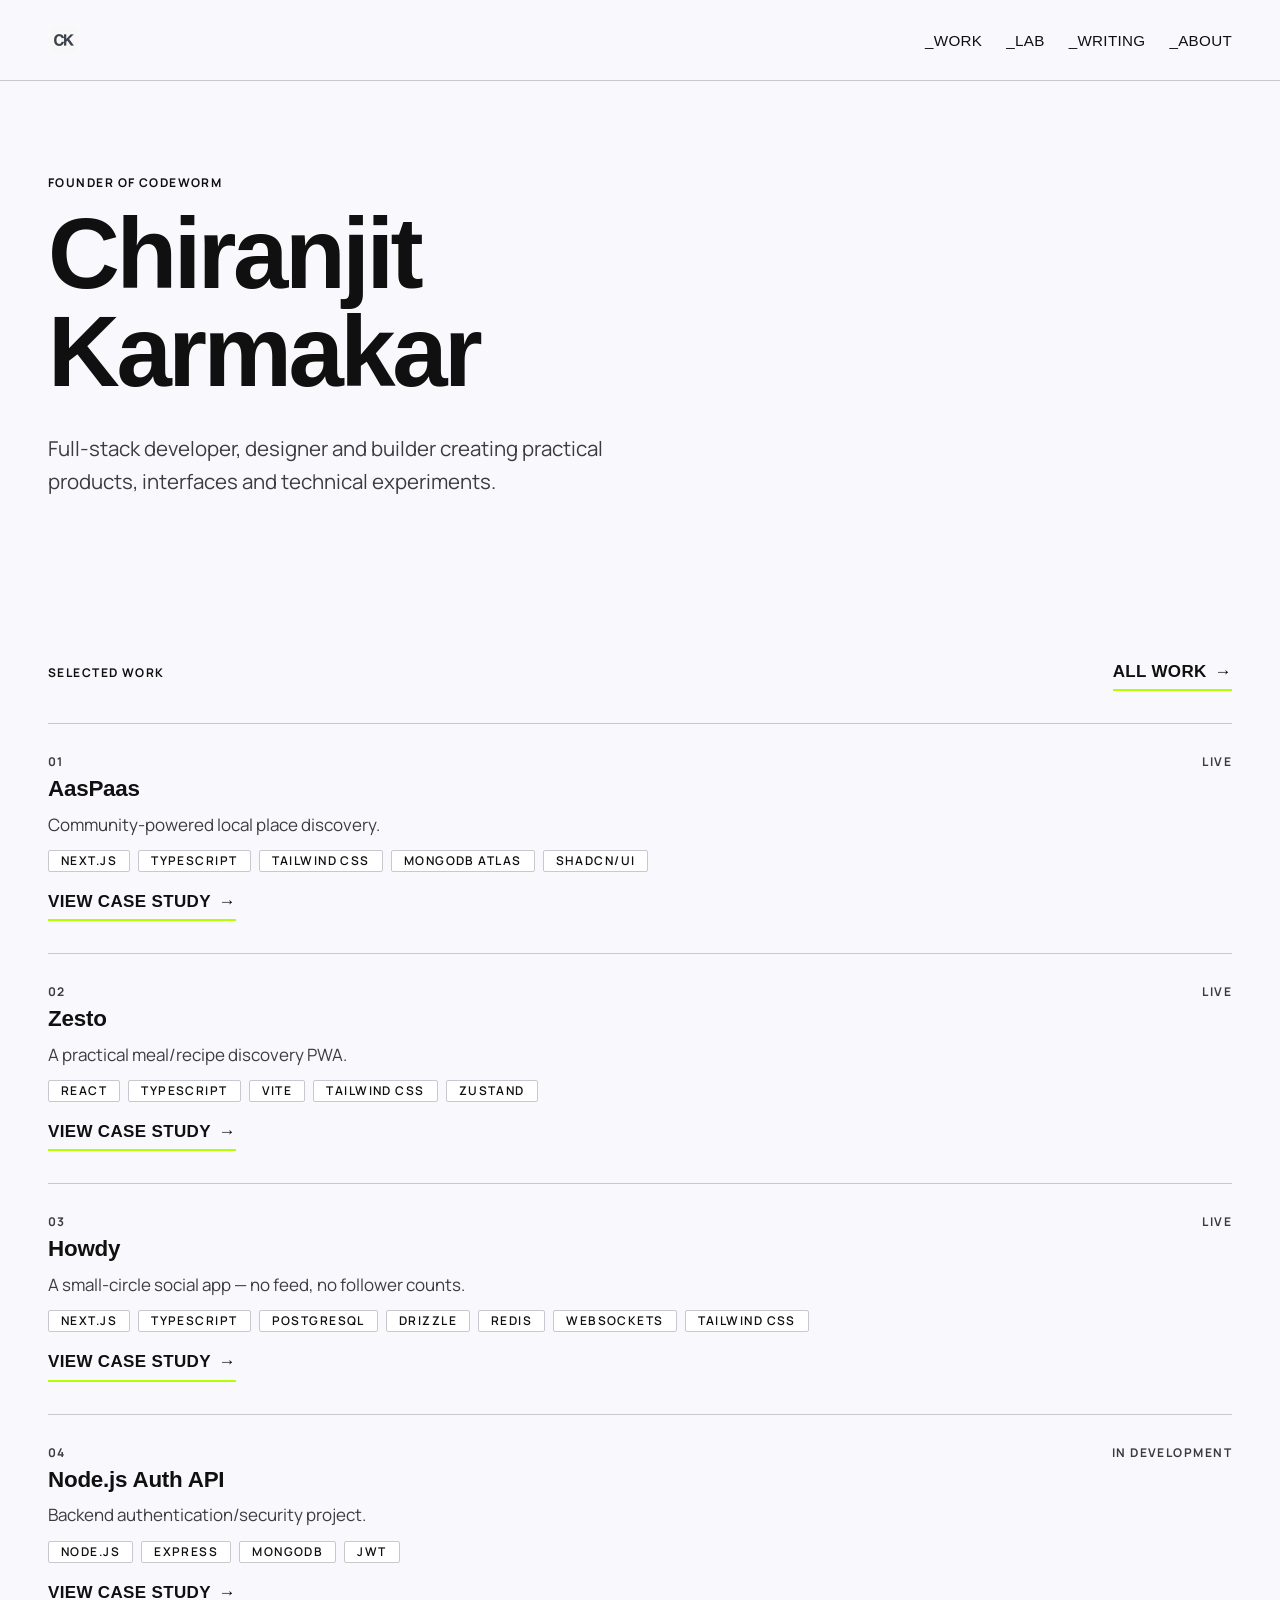
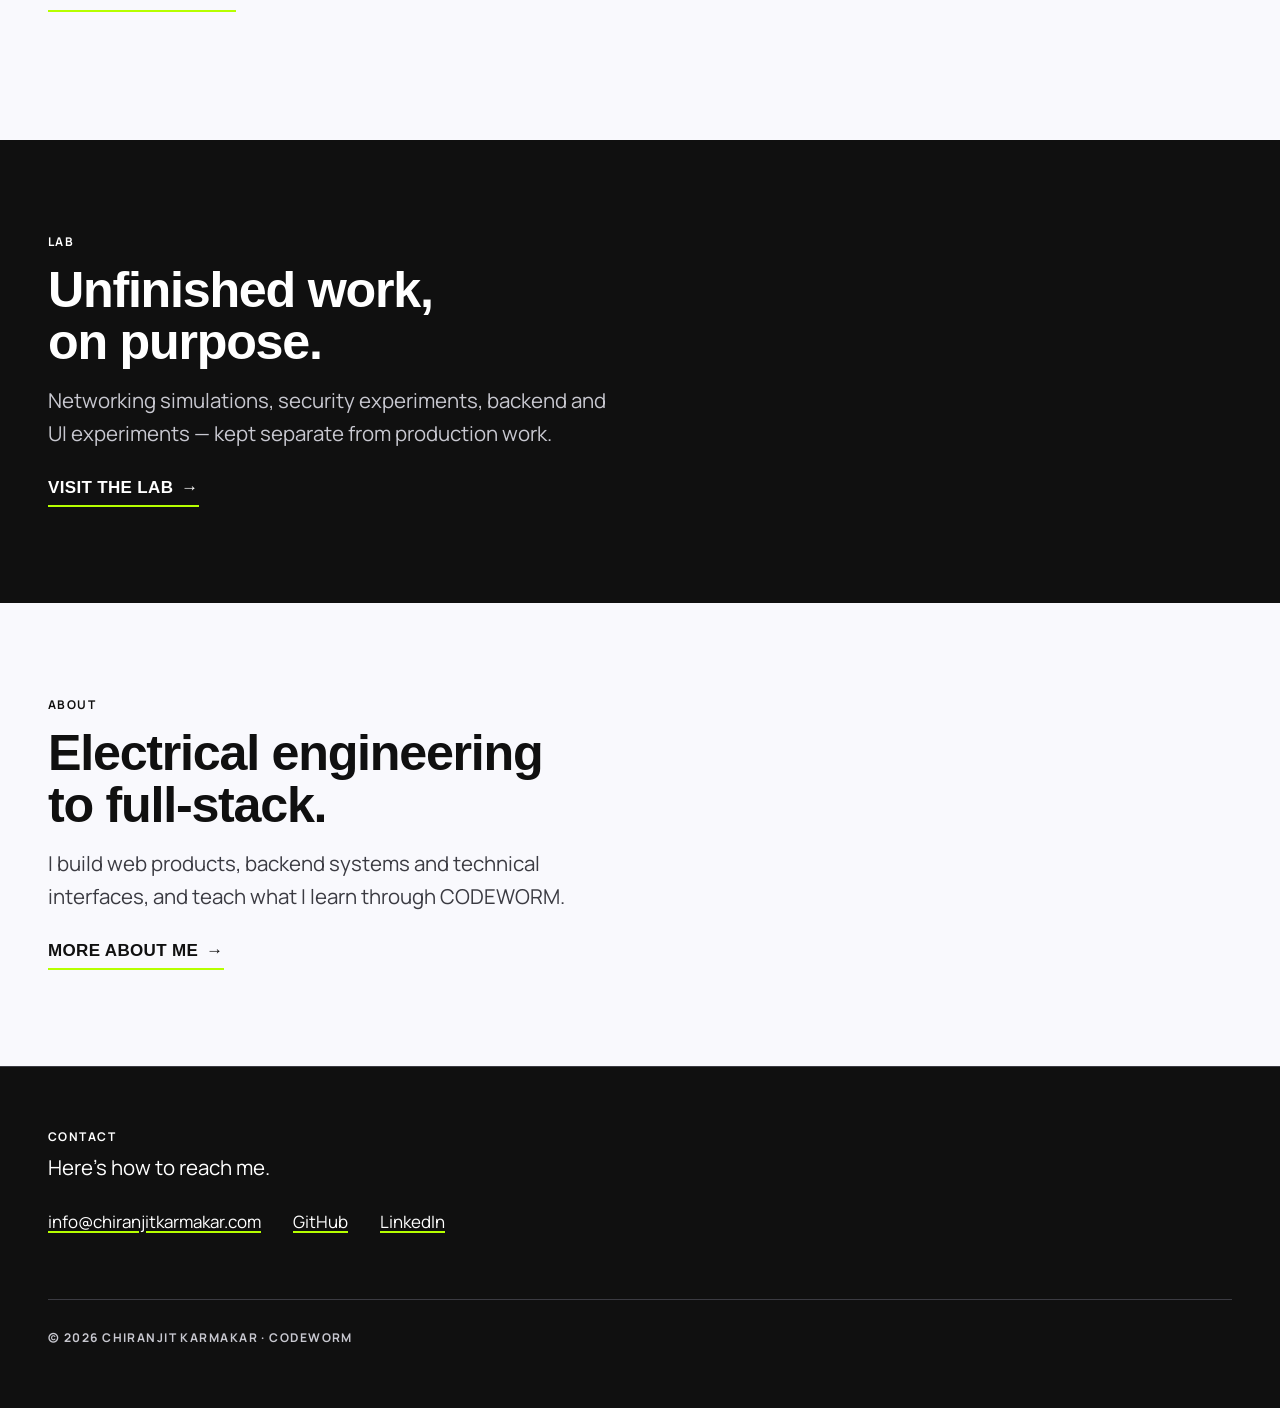
==== commit 60245de5: "Redesign to CODEWORM theme, add Howdy, drop Netflow Lab - Light-only CODEWORM palette (paper/ink wit" ====
--- a/index.html
+++ b/index.html
@@ -1,17 +1,8 @@
-<!DOCTYPE html><html lang="en"><head><meta charset="utf-8"><meta name="viewport" content="width=device-width, initial-scale=1"><meta name="theme-color" content="#0a4a3c"><script>
+<!DOCTYPE html><html lang="en"><head><meta charset="utf-8"><meta name="viewport" content="width=device-width, initial-scale=1, viewport-fit=cover"><meta name="theme-color" content="#f9f9fd"><script>
       (function () {
         document.documentElement.classList.add('js');
-        try {
-          var stored = localStorage.getItem('theme');
-          if (stored === 'light') {
-            document.documentElement.setAttribute('data-theme', 'light');
-            var meta = document.querySelector('meta[name="theme-color"]');
-            if (meta) meta.setAttribute('content', '#f2b759');
-          }
-        } catch (e) {}
       })();
-    </script><link rel="icon" type="image/png" href="/logo-48.png"><link rel="apple-touch-icon" href="/logo-180.png"><meta name="generator" content="Astro v7.3.3"><title>Chiranjit Karmakar — CODEWORM</title><meta name="description" content="Full-stack developer, designer and builder. Practical products, interfaces and technical experiments."><link rel="canonical" href="https://www.chiranjitkarmakar.com/"><!-- Open Graph --><meta property="og:type" content="website"><meta property="og:title" content="Chiranjit Karmakar — CODEWORM"><meta property="og:description" content="Full-stack developer, designer and builder. Practical products, interfaces and technical experiments."><meta property="og:url" content="https://www.chiranjitkarmakar.com/"><meta property="og:image" content="https://www.chiranjitkarmakar.com/logo.png"><meta property="og:site_name" content="Chiranjit Karmakar — CODEWORM"><!-- Twitter --><meta name="twitter:card" content="summary"><meta name="twitter:title" content="Chiranjit Karmakar — CODEWORM"><meta name="twitter:description" content="Full-stack developer, designer and builder. Practical products, interfaces and technical experiments."><meta name="twitter:image" content="https://www.chiranjitkarmakar.com/logo.png"><meta name="astro-view-transitions-enabled" content="true"><meta name="astro-view-transitions-fallback" content="animate"><script type="module" src="/_astro/ClientRouter.astro_astro_type_script_index_0_lang.CYDbzu1r.js"></script><link rel="stylesheet" href="/_astro/BaseLayout.Bu5GuA0V.css"><style>@keyframes astroFadeInOut{0%{opacity:1}to{opacity:0}}@keyframes astroFadeIn{0%{opacity:0;mix-blend-mode:plus-lighter}to{opacity:1;mix-blend-mode:plus-lighter}}@keyframes astroFadeOut{0%{opacity:1;mix-blend-mode:plus-lighter}to{opacity:0;mix-blend-mode:plus-lighter}}@keyframes astroSlideFromRight{0%{transform:translate(100%)}}@keyframes astroSlideFromLeft{0%{transform:translate(-100%)}}@keyframes astroSlideToRight{to{transform:translate(100%)}}@keyframes astroSlideToLeft{to{transform:translate(-100%)}}@media (prefers-reduced-motion){::view-transition-group(*),::view-transition-old(*),::view-transition-new(*),[data-astro-transition-scope]{animation:none!important}}.site-header[data-astro-cid-fzpbxy5g]{border-bottom:var(--border-width) solid var(--border)}.site-header__inner[data-astro-cid-fzpbxy5g]{justify-content:space-between;align-items:center;gap:var(--space-24);padding-block:var(--space-24);display:flex}.site-header__brand[data-astro-cid-fzpbxy5g]{align-items:center;gap:var(--space-12);color:var(--foreground);font-weight:var(--fw-semibold);text-decoration:none;display:inline-flex}.site-header__logo[data-astro-cid-fzpbxy5g]{border-radius:var(--radius-sm);flex-shrink:0}.site-header__nav[data-astro-cid-fzpbxy5g]{gap:var(--space-24);display:flex}.site-header__link[data-astro-cid-fzpbxy5g]{color:var(--foreground);padding-block:var(--space-4);border-bottom:var(--border-width) solid transparent;transition:border-color var(--duration-fast) var(--ease-standard), color var(--duration-fast) var(--ease-standard);text-decoration:none}.site-header__link[data-astro-cid-fzpbxy5g]:hover,.site-header__link[data-astro-cid-fzpbxy5g][aria-current=page]{border-bottom-color:var(--foreground)}@media (width<=480px){.site-header__nav[data-astro-cid-fzpbxy5g]{gap:var(--space-16)}}.theme-toggle[data-astro-cid-l6lhmie6]{border-radius:var(--radius-sm);width:28px;height:28px;color:var(--muted);cursor:pointer;transition:color var(--duration-fast) var(--ease-standard);background:0 0;border:none;justify-content:center;align-items:center;display:inline-flex}.theme-toggle[data-astro-cid-l6lhmie6]:hover{color:var(--foreground)}.icon-sun[data-astro-cid-l6lhmie6],.icon-moon[data-astro-cid-l6lhmie6]{width:15px;height:15px}.icon-sun[data-astro-cid-l6lhmie6]{display:block}.icon-moon[data-astro-cid-l6lhmie6],:root[data-theme=light] .icon-sun[data-astro-cid-l6lhmie6]{display:none}:root[data-theme=light] .icon-moon[data-astro-cid-l6lhmie6]{display:block}.site-footer[data-astro-cid-nns7i3if]{border-top:var(--border-width) solid var(--border);padding-block:var(--space-64)}.site-footer__inner[data-astro-cid-nns7i3if]{gap:var(--space-32);flex-direction:column;display:flex}.site-footer__lead[data-astro-cid-nns7i3if]{margin-top:var(--space-8)}.site-footer__links[data-astro-cid-nns7i3if]{margin-top:var(--space-24);gap:var(--space-8);flex-direction:column;display:flex}@media (width>=768px){.site-footer__links[data-astro-cid-nns7i3if]{gap:var(--space-32);flex-direction:row}}.site-footer__bottom[data-astro-cid-nns7i3if]{margin-top:var(--space-32);padding-top:var(--space-32);border-top:var(--border-width) solid var(--border);justify-content:space-between;align-items:center;gap:var(--space-16);display:flex}.site-footer__meta[data-astro-cid-nns7i3if]{color:var(--muted)}
-.hero[data-astro-cid-lcdefpme]{padding-block:var(--space-96) var(--space-64)}.hero__name[data-astro-cid-lcdefpme]{margin-top:var(--space-16)}.hero__statement[data-astro-cid-lcdefpme]{margin-top:var(--space-32);max-width:560px;color:var(--muted)}.section-head[data-astro-cid-lcdefpme]{justify-content:space-between;align-items:baseline;gap:var(--space-24);flex-wrap:wrap;display:flex}.work-list[data-astro-cid-lcdefpme]{margin-top:var(--space-32);flex-direction:column;display:flex}.work-item[data-astro-cid-lcdefpme]{padding-block:var(--space-32);border-top:var(--border-width) solid var(--border);gap:var(--space-8);flex-direction:column;display:flex}.work-item__head[data-astro-cid-lcdefpme]{justify-content:space-between;display:flex}.work-item__description[data-astro-cid-lcdefpme]{max-width:480px;color:var(--muted)}.work-item__pending[data-astro-cid-lcdefpme]{margin-top:var(--space-8)}.work-item__tags[data-astro-cid-lcdefpme]{margin-top:var(--space-4)}.work-item[data-astro-cid-lcdefpme] .link-arrow{margin-top:var(--space-8);align-self:flex-start}.lab__heading[data-astro-cid-lcdefpme],.about__heading[data-astro-cid-lcdefpme]{margin-top:var(--space-16);max-width:560px}.lab__note[data-astro-cid-lcdefpme],.about__note[data-astro-cid-lcdefpme]{margin-top:var(--space-16);max-width:560px;color:var(--muted)}.lab__link,.about__link{margin-top:var(--space-24)}
+    </script><link rel="icon" type="image/png" href="/logo-48.png"><link rel="apple-touch-icon" href="/logo-180.png"><meta name="generator" content="Astro v7.3.3"><title>Chiranjit Karmakar — CODEWORM</title><meta name="description" content="Full-stack developer, designer and builder. Practical products, interfaces and technical experiments."><link rel="canonical" href="https://www.chiranjitkarmakar.com/"><!-- Open Graph --><meta property="og:type" content="website"><meta property="og:title" content="Chiranjit Karmakar — CODEWORM"><meta property="og:description" content="Full-stack developer, designer and builder. Practical products, interfaces and technical experiments."><meta property="og:url" content="https://www.chiranjitkarmakar.com/"><meta property="og:image" content="https://www.chiranjitkarmakar.com/logo.png"><meta property="og:site_name" content="Chiranjit Karmakar — CODEWORM"><!-- Twitter --><meta name="twitter:card" content="summary"><meta name="twitter:title" content="Chiranjit Karmakar — CODEWORM"><meta name="twitter:description" content="Full-stack developer, designer and builder. Practical products, interfaces and technical experiments."><meta name="twitter:image" content="https://www.chiranjitkarmakar.com/logo.png"><meta name="astro-view-transitions-enabled" content="true"><meta name="astro-view-transitions-fallback" content="animate"><script type="module" src="/_astro/ClientRouter.astro_astro_type_script_index_0_lang.CYDbzu1r.js"></script><link rel="stylesheet" href="/_astro/BaseLayout.Wt84N5hY.css"><link rel="stylesheet" href="/_astro/LinkArrow.CL_oQk1V.css"><style>.hero[data-astro-cid-lcdefpme]{padding-block:var(--space-96) var(--space-64)}.hero__name[data-astro-cid-lcdefpme]{margin-top:var(--space-16)}.hero__logo[data-astro-cid-lcdefpme]{display:none}@media (width<=767px){.hero[data-astro-cid-lcdefpme]{padding-top:var(--space-48)}.hero__logo[data-astro-cid-lcdefpme]{margin-bottom:var(--space-16);border-radius:var(--radius-sm);display:block}}.hero__statement[data-astro-cid-lcdefpme]{margin-top:var(--space-32);max-width:560px;color:var(--muted)}.section-head[data-astro-cid-lcdefpme]{justify-content:space-between;align-items:baseline;gap:var(--space-24);flex-wrap:wrap;display:flex}.work-list[data-astro-cid-lcdefpme]{margin-top:var(--space-32);flex-direction:column;display:flex}.work-item[data-astro-cid-lcdefpme]{padding-block:var(--space-32);border-top:var(--border-width) solid var(--border);gap:var(--space-8);flex-direction:column;display:flex}.work-item__head[data-astro-cid-lcdefpme]{justify-content:space-between;display:flex}.work-item__description[data-astro-cid-lcdefpme]{max-width:480px;color:var(--muted)}.work-item__pending[data-astro-cid-lcdefpme]{margin-top:var(--space-8)}.work-item__tags[data-astro-cid-lcdefpme]{margin-top:var(--space-4)}.work-item[data-astro-cid-lcdefpme] .link-arrow{margin-top:var(--space-8);align-self:flex-start}.lab__heading[data-astro-cid-lcdefpme],.about__heading[data-astro-cid-lcdefpme]{margin-top:var(--space-16);max-width:560px}.lab__note[data-astro-cid-lcdefpme],.about__note[data-astro-cid-lcdefpme]{margin-top:var(--space-16);max-width:560px;color:var(--muted)}.lab__link,.about__link{margin-top:var(--space-24)}
 </style><style>[data-astro-transition-scope="astro-typyj2n2-1"] { view-transition-name: site-header; }@layer astro { ::view-transition-old(site-header) { 
 	animation-duration: 180ms;
 	animation-timing-function: cubic-bezier(0.76, 0, 0.24, 1);
@@ -48,31 +39,5 @@
 	animation-duration: 180ms;
 	animation-timing-function: cubic-bezier(0.76, 0, 0.24, 1);
 	animation-fill-mode: both;
-	animation-name: astroFadeIn; }</style></head><body><a class="skip-link" href="#main">Skip to content</a><script type="application/ld+json">{"@context":"https://schema.org","@type":"Person","name":"Chiranjit Karmakar","url":"https://www.chiranjitkarmakar.com/","jobTitle":"Full-stack Developer","email":"info@chiranjitkarmakar.com","sameAs":["https://github.com/chiranjit2020","https://www.linkedin.com/in/chiranjit-karmakar-6b8639203"],"founder":{"@type":"Organization","name":"CODEWORM"}}</script><header data-astro-transition-persist="site-header" data-astro-transition-scope="astro-typyj2n2-1" class="site-header" data-astro-cid-fzpbxy5g><div class="container site-header__inner" data-astro-cid-fzpbxy5g><a class="site-header__brand" href="/" aria-label="Chiranjit Karmakar — home" data-astro-cid-fzpbxy5g><img class="site-header__logo" src="/logo-64.png" alt="" width="32" height="32" data-astro-cid-fzpbxy5g></a><nav aria-label="Primary" data-astro-cid-fzpbxy5g><ul class="site-header__nav" data-astro-cid-fzpbxy5g><li data-astro-cid-fzpbxy5g><a class="text-nav site-header__link" href="/work" data-astro-cid-fzpbxy5g>Work</a></li><li data-astro-cid-fzpbxy5g><a class="text-nav site-header__link" href="/lab" data-astro-cid-fzpbxy5g>Lab</a></li><li data-astro-cid-fzpbxy5g><a class="text-nav site-header__link" href="/writing" data-astro-cid-fzpbxy5g>Writing</a></li><li data-astro-cid-fzpbxy5g><a class="text-nav site-header__link" href="/about" data-astro-cid-fzpbxy5g>About</a></li></ul></nav></div></header><script type="module">function e(){let e=window.location.pathname;document.querySelectorAll(`.site-header__link`).forEach(t=>{let n=t.getAttribute(`href`);n&&e.startsWith(n)?t.setAttribute(`aria-current`,`page`):t.removeAttribute(`aria-current`)})}e(),document.addEventListener(`astro:after-swap`,e);</script><main id="main" data-astro-cid-lcdefpme><!-- IDENTITY --><section class="container hero" data-astro-cid-lcdefpme><p class="text-label" data-astro-cid-lcdefpme>Founder of CODEWORM</p><h1 class="text-display hero__name" data-astro-cid-lcdefpme>Chiranjit<br data-astro-cid-lcdefpme>Karmakar</h1><p class="text-body-lg hero__statement" data-astro-cid-lcdefpme>Full-stack developer, designer and builder creating practical products, interfaces and technical experiments.</p></section><!-- SELECTED WORK --><section class="container section" id="work" data-astro-cid-lcdefpme><div class="section-head" data-astro-cid-lcdefpme><p class="text-label" data-astro-cid-lcdefpme>Selected work</p><a class="link-arrow" href="/work"><span>All work</span><span class="link-arrow__arrow" aria-hidden="true">→</span></a></div><ol class="work-list" data-astro-cid-lcdefpme><li class="work-item" data-reveal data-astro-cid-lcdefpme><div class="work-item__head" data-astro-cid-lcdefpme><p class="text-meta" data-astro-cid-lcdefpme>01</p><p class="text-meta work-item__status" data-astro-cid-lcdefpme>Live</p></div><h2 class="text-h3" data-astro-cid-lcdefpme>AasPaas</h2><p class="text-body work-item__description" data-astro-cid-lcdefpme>Community-powered local place discovery.</p><ul class="tag-list work-item__tags" data-astro-cid-lcdefpme><li class="tag" data-astro-cid-lcdefpme>Next.js</li><li class="tag" data-astro-cid-lcdefpme>TypeScript</li><li class="tag" data-astro-cid-lcdefpme>Tailwind CSS</li><li class="tag" data-astro-cid-lcdefpme>MongoDB Atlas</li><li class="tag" data-astro-cid-lcdefpme>shadcn/ui</li></ul><a class="link-arrow" href="/work/aaspaas"><span>View case study</span><span class="link-arrow__arrow" aria-hidden="true">→</span></a></li><li class="work-item" data-reveal data-astro-cid-lcdefpme><div class="work-item__head" data-astro-cid-lcdefpme><p class="text-meta" data-astro-cid-lcdefpme>02</p><p class="text-meta work-item__status" data-astro-cid-lcdefpme>Live</p></div><h2 class="text-h3" data-astro-cid-lcdefpme>Zesto</h2><p class="text-body work-item__description" data-astro-cid-lcdefpme>A practical meal/recipe discovery PWA.</p><ul class="tag-list work-item__tags" data-astro-cid-lcdefpme><li class="tag" data-astro-cid-lcdefpme>React</li><li class="tag" data-astro-cid-lcdefpme>TypeScript</li><li class="tag" data-astro-cid-lcdefpme>Vite</li><li class="tag" data-astro-cid-lcdefpme>Tailwind CSS</li><li class="tag" data-astro-cid-lcdefpme>Zustand</li></ul><a class="link-arrow" href="/work/zesto"><span>View case study</span><span class="link-arrow__arrow" aria-hidden="true">→</span></a></li><li class="work-item" data-reveal data-astro-cid-lcdefpme><div class="work-item__head" data-astro-cid-lcdefpme><p class="text-meta" data-astro-cid-lcdefpme>03</p><p class="text-meta work-item__status" data-astro-cid-lcdefpme>Not yet published</p></div><h2 class="text-h3" data-astro-cid-lcdefpme>Netflow Lab</h2><p class="text-body work-item__description" data-astro-cid-lcdefpme>Interactive networking education/simulation project.</p><p class="text-caption work-item__pending" data-astro-cid-lcdefpme>Not yet published</p></li><li class="work-item" data-reveal data-astro-cid-lcdefpme><div class="work-item__head" data-astro-cid-lcdefpme><p class="text-meta" data-astro-cid-lcdefpme>04</p><p class="text-meta work-item__status" data-astro-cid-lcdefpme>In development</p></div><h2 class="text-h3" data-astro-cid-lcdefpme>Node.js Auth API</h2><p class="text-body work-item__description" data-astro-cid-lcdefpme>Backend authentication/security project.</p><ul class="tag-list work-item__tags" data-astro-cid-lcdefpme><li class="tag" data-astro-cid-lcdefpme>Node.js</li><li class="tag" data-astro-cid-lcdefpme>Express</li><li class="tag" data-astro-cid-lcdefpme>MongoDB</li><li class="tag" data-astro-cid-lcdefpme>JWT</li></ul><a class="link-arrow" href="/work/node-auth-api"><span>View case study</span><span class="link-arrow__arrow" aria-hidden="true">→</span></a></li></ol></section><!-- LAB --><section class="section-inverse section" id="lab" data-astro-cid-lcdefpme><div class="container" data-reveal data-astro-cid-lcdefpme><p class="text-label" data-astro-cid-lcdefpme>Lab</p><h2 class="text-h2 lab__heading" data-astro-cid-lcdefpme>Unfinished work, on purpose.</h2><p class="text-body-lg lab__note" data-astro-cid-lcdefpme>Networking simulations, security experiments, backend and UI experiments — kept separate from production work.</p><a class="link-arrow lab__link" href="/lab"><span>Visit the lab</span><span class="link-arrow__arrow" aria-hidden="true">→</span></a></div></section><!-- ABOUT --><section class="container section" id="about" data-reveal data-astro-cid-lcdefpme><p class="text-label" data-astro-cid-lcdefpme>About</p><h2 class="text-h2 about__heading" data-astro-cid-lcdefpme>Electrical engineering to full-stack.</h2><p class="text-body-lg about__note" data-astro-cid-lcdefpme>I build web products, backend systems and technical interfaces, and teach what I learn through CODEWORM.</p><a class="link-arrow about__link" href="/about"><span>More about me</span><span class="link-arrow__arrow" aria-hidden="true">→</span></a></section></main><footer class="site-footer section-inverse" data-astro-cid-nns7i3if><div class="container site-footer__inner" data-astro-cid-nns7i3if><div data-astro-cid-nns7i3if><p class="text-label" data-astro-cid-nns7i3if>Contact</p><p class="text-body-lg site-footer__lead" data-astro-cid-nns7i3if>Here's how to reach me.</p><ul class="site-footer__links" data-astro-cid-nns7i3if><li data-astro-cid-nns7i3if><a class="link-underline" href="mailto:info@chiranjitkarmakar.com" data-astro-cid-nns7i3if>info@chiranjitkarmakar.com</a></li><li data-astro-cid-nns7i3if><a class="link-underline" href="https://github.com/chiranjit2020" target="_blank" rel="noopener noreferrer" data-astro-cid-nns7i3if>GitHub</a></li><li data-astro-cid-nns7i3if><a class="link-underline" href="https://www.linkedin.com/in/chiranjit-karmakar-6b8639203" target="_blank" rel="noopener noreferrer" data-astro-cid-nns7i3if>LinkedIn</a></li></ul></div><div class="site-footer__bottom" data-astro-cid-nns7i3if><p class="text-meta site-footer__meta" data-astro-cid-nns7i3if>© 2026 Chiranjit Karmakar · CODEWORM</p><button id="theme-toggle" class="theme-toggle" type="button" data-astro-cid-l6lhmie6><svg class="icon-sun" xmlns="http://www.w3.org/2000/svg" width="18" height="18" viewBox="0 0 24 24" fill="none" stroke="currentColor" stroke-width="2" stroke-linecap="round" stroke-linejoin="round" aria-hidden="true" data-astro-cid-l6lhmie6><circle cx="12" cy="12" r="4" data-astro-cid-l6lhmie6></circle><path d="M12 2v2" data-astro-cid-l6lhmie6></path><path d="M12 20v2" data-astro-cid-l6lhmie6></path><path d="m4.93 4.93 1.41 1.41" data-astro-cid-l6lhmie6></path><path d="m17.66 17.66 1.41 1.41" data-astro-cid-l6lhmie6></path><path d="M2 12h2" data-astro-cid-l6lhmie6></path><path d="M20 12h2" data-astro-cid-l6lhmie6></path><path d="m6.34 17.66-1.41 1.41" data-astro-cid-l6lhmie6></path><path d="m19.07 4.93-1.41 1.41" data-astro-cid-l6lhmie6></path></svg><svg class="icon-moon" xmlns="http://www.w3.org/2000/svg" width="18" height="18" viewBox="0 0 24 24" fill="none" stroke="currentColor" stroke-width="2" stroke-linecap="round" stroke-linejoin="round" aria-hidden="true" data-astro-cid-l6lhmie6><path d="M20.985 12.486a9 9 0 1 1-9.473-9.472c.405-.022.617.46.402.803a6 6 0 0 0 8.268 8.268c.344-.215.825-.004.803.401" data-astro-cid-l6lhmie6></path></svg></button><script>
-  (function () {
-    var btn = document.getElementById('theme-toggle');
-    if (!btn) return;
-
-    function currentTheme() {
-      return document.documentElement.getAttribute('data-theme') === 'light' ? 'light' : 'dark';
-    }
-
-    function render() {
-      var theme = currentTheme();
-      btn.setAttribute('aria-label', theme === 'light' ? 'Switch to dark theme' : 'Switch to light theme');
-    }
-
-    btn.addEventListener('click', function () {
-      var next = currentTheme() === 'light' ? 'dark' : 'light';
-      document.documentElement.setAttribute('data-theme', next);
-      try {
-        localStorage.setItem('theme', next);
-      } catch (e) {}
-      var meta = document.querySelector('meta[name="theme-color"]');
-      if (meta) meta.setAttribute('content', next === 'light' ? '#f2b759' : '#0a4a3c');
-      render();
-    });
-
-    render();
-  })();
-</script></div></div></footer><script type="module">function e(){let e=document.querySelectorAll(`[data-reveal]:not(.is-visible)`);if(e.length===0)return;let t=()=>e.forEach(e=>e.classList.add(`is-visible`)),n=window.matchMedia(`(prefers-reduced-motion: reduce)`).matches;if(!(`IntersectionObserver`in window)||n){t();return}let r=new IntersectionObserver(e=>{for(let t of e)t.isIntersecting&&(t.target.classList.add(`is-visible`),r.unobserve(t.target))},{threshold:.15,rootMargin:`0px 0px -40px 0px`});e.forEach(e=>r.observe(e)),setTimeout(()=>{r.disconnect(),t()},1e3)}document.addEventListener(`astro:page-load`,e);</script></body></html>+	animation-name: astroFadeIn; }</style></head><body><a class="skip-link" href="#main">Skip to content</a><script type="application/ld+json">{"@context":"https://schema.org","@type":"Person","name":"Chiranjit Karmakar","url":"https://www.chiranjitkarmakar.com/","jobTitle":"Full-stack Developer","email":"info@chiranjitkarmakar.com","sameAs":["https://github.com/chiranjit2020","https://www.linkedin.com/in/chiranjit-karmakar-6b8639203"],"founder":{"@type":"Organization","name":"CODEWORM"}}</script><header data-astro-transition-persist="site-header" data-astro-transition-scope="astro-typyj2n2-1" class="site-header" data-astro-cid-fzpbxy5g><div class="container site-header__inner" data-astro-cid-fzpbxy5g><a class="site-header__brand" href="/" aria-label="Chiranjit Karmakar — home" data-astro-cid-fzpbxy5g><img class="site-header__logo" src="/logo-64.png" alt="" width="32" height="32" data-astro-cid-fzpbxy5g></a><nav aria-label="Primary" data-astro-cid-fzpbxy5g><ul class="site-header__nav" data-astro-cid-fzpbxy5g><li data-astro-cid-fzpbxy5g><a class="text-nav site-header__link" href="/work" data-astro-cid-fzpbxy5g>Work</a></li><li data-astro-cid-fzpbxy5g><a class="text-nav site-header__link" href="/lab" data-astro-cid-fzpbxy5g>Lab</a></li><li data-astro-cid-fzpbxy5g><a class="text-nav site-header__link" href="/writing" data-astro-cid-fzpbxy5g>Writing</a></li><li data-astro-cid-fzpbxy5g><a class="text-nav site-header__link" href="/about" data-astro-cid-fzpbxy5g>About</a></li></ul></nav></div></header><!-- Outside <header>: the header's view-transition name makes it its own
+     stacking context, which would trap this fixed bar beneath page content. --><nav class="tabbar" aria-label="Primary (mobile)" data-astro-cid-fzpbxy5g><div class="tabbar__glass" aria-hidden="true" data-astro-cid-fzpbxy5g></div><div class="tabbar__edge" aria-hidden="true" data-astro-cid-fzpbxy5g><span class="tabbar__edge-side tabbar__edge-side--left" data-astro-cid-fzpbxy5g></span><svg class="tabbar__edge-notch" viewBox="0 0 120 68" data-astro-cid-fzpbxy5g><path class="tabbar__edge-line" d="M0 0.5H10C22 0.5 26 6 30 14A36 36 0 0 0 90 14C94 6 98 0.5 110 0.5H120" data-astro-cid-fzpbxy5g></path><path class="tabbar__edge-shine" d="M0 1.5H10C21.5 1.5 25.2 7 29.2 14.6A36 36 0 0 0 90.8 14.6C94.8 7 98.5 1.5 110 1.5H120" data-astro-cid-fzpbxy5g></path></svg><span class="tabbar__edge-side tabbar__edge-side--right" data-astro-cid-fzpbxy5g></span></div><ul class="tabbar__list" data-astro-cid-fzpbxy5g><li data-astro-cid-fzpbxy5g><a class="tabbar__link" href="/" aria-current="page" data-astro-cid-fzpbxy5g><svg class="tabbar__icon" viewBox="0 0 24 24" aria-hidden="true" data-astro-cid-fzpbxy5g><path d="M3 10.5 12 3l9 7.5"/><path d="M5 9v11a1 1 0 0 0 1 1h4v-6h4v6h4a1 1 0 0 0 1-1V9"/></svg><span data-astro-cid-fzpbxy5g>Home</span></a></li><li data-astro-cid-fzpbxy5g><a class="tabbar__link" href="/lab" data-astro-cid-fzpbxy5g><svg class="tabbar__icon" viewBox="0 0 24 24" aria-hidden="true" data-astro-cid-fzpbxy5g><path d="M9 3h6"/><path d="M10 3v6.5L4.6 18.2A1.8 1.8 0 0 0 6.1 21h11.8a1.8 1.8 0 0 0 1.5-2.8L14 9.5V3"/><path d="M7.2 15h9.6"/></svg><span data-astro-cid-fzpbxy5g>Lab</span></a></li><li class="tabbar__center" data-astro-cid-fzpbxy5g><a class="tabbar__link tabbar__primary" href="/work" data-astro-cid-fzpbxy5g><svg class="tabbar__icon" viewBox="0 0 24 24" aria-hidden="true" data-astro-cid-fzpbxy5g><rect x="3" y="7" width="18" height="13" rx="2"/><path d="M8 7V5a2 2 0 0 1 2-2h4a2 2 0 0 1 2 2v2"/><path d="M3 13h18"/></svg><span data-astro-cid-fzpbxy5g>Work</span></a></li><li data-astro-cid-fzpbxy5g><a class="tabbar__link" href="/writing" data-astro-cid-fzpbxy5g><svg class="tabbar__icon" viewBox="0 0 24 24" aria-hidden="true" data-astro-cid-fzpbxy5g><path d="M12 20h9"/><path d="M16.4 3.6a2.1 2.1 0 1 1 3 3L7 19l-4 1 1-4Z"/></svg><span data-astro-cid-fzpbxy5g>Writing</span></a></li><li data-astro-cid-fzpbxy5g><a class="tabbar__link" href="/about" data-astro-cid-fzpbxy5g><svg class="tabbar__icon" viewBox="0 0 24 24" aria-hidden="true" data-astro-cid-fzpbxy5g><circle cx="12" cy="8" r="4"/><path d="M4 21a8 8 0 0 1 16 0"/></svg><span data-astro-cid-fzpbxy5g>About</span></a></li></ul></nav><script type="module">function e(){let e=window.location.pathname;document.querySelectorAll(`.site-header__link, .tabbar__link`).forEach(t=>{let n=t.getAttribute(`href`);(n===`/`?e===`/`:n&&e.startsWith(n))?t.setAttribute(`aria-current`,`page`):t.removeAttribute(`aria-current`)})}e(),document.addEventListener(`astro:after-swap`,e);</script><main id="main" data-astro-cid-lcdefpme><!-- IDENTITY --><section class="container hero" data-astro-cid-lcdefpme><img class="hero__logo" src="/logo-64.png" alt="Chiranjit Karmakar" width="40" height="40" data-astro-cid-lcdefpme><p class="text-label" data-astro-cid-lcdefpme>Founder of CODEWORM</p><h1 class="text-display hero__name" data-astro-cid-lcdefpme>Chiranjit<br data-astro-cid-lcdefpme>Karmakar</h1><p class="text-body-lg hero__statement" data-astro-cid-lcdefpme>Full-stack developer, designer and builder creating practical products, interfaces and technical experiments.</p></section><!-- SELECTED WORK --><section class="container section" id="work" data-astro-cid-lcdefpme><div class="section-head" data-astro-cid-lcdefpme><p class="text-label" data-astro-cid-lcdefpme>Selected work</p><a class="link-arrow" href="/work"><span>All work</span><span class="link-arrow__arrow" aria-hidden="true">→</span></a></div><ol class="work-list" data-astro-cid-lcdefpme><li class="work-item" data-reveal data-astro-cid-lcdefpme><div class="work-item__head" data-astro-cid-lcdefpme><p class="text-meta" data-astro-cid-lcdefpme>01</p><p class="text-meta work-item__status" data-astro-cid-lcdefpme>Live</p></div><h2 class="text-h3" data-astro-cid-lcdefpme>AasPaas</h2><p class="text-body work-item__description" data-astro-cid-lcdefpme>Community-powered local place discovery.</p><ul class="tag-list work-item__tags" data-astro-cid-lcdefpme><li class="tag" data-astro-cid-lcdefpme>Next.js</li><li class="tag" data-astro-cid-lcdefpme>TypeScript</li><li class="tag" data-astro-cid-lcdefpme>Tailwind CSS</li><li class="tag" data-astro-cid-lcdefpme>MongoDB Atlas</li><li class="tag" data-astro-cid-lcdefpme>shadcn/ui</li></ul><a class="link-arrow" href="/work/aaspaas"><span>View case study</span><span class="link-arrow__arrow" aria-hidden="true">→</span></a></li><li class="work-item" data-reveal data-astro-cid-lcdefpme><div class="work-item__head" data-astro-cid-lcdefpme><p class="text-meta" data-astro-cid-lcdefpme>02</p><p class="text-meta work-item__status" data-astro-cid-lcdefpme>Live</p></div><h2 class="text-h3" data-astro-cid-lcdefpme>Zesto</h2><p class="text-body work-item__description" data-astro-cid-lcdefpme>A practical meal/recipe discovery PWA.</p><ul class="tag-list work-item__tags" data-astro-cid-lcdefpme><li class="tag" data-astro-cid-lcdefpme>React</li><li class="tag" data-astro-cid-lcdefpme>TypeScript</li><li class="tag" data-astro-cid-lcdefpme>Vite</li><li class="tag" data-astro-cid-lcdefpme>Tailwind CSS</li><li class="tag" data-astro-cid-lcdefpme>Zustand</li></ul><a class="link-arrow" href="/work/zesto"><span>View case study</span><span class="link-arrow__arrow" aria-hidden="true">→</span></a></li><li class="work-item" data-reveal data-astro-cid-lcdefpme><div class="work-item__head" data-astro-cid-lcdefpme><p class="text-meta" data-astro-cid-lcdefpme>03</p><p class="text-meta work-item__status" data-astro-cid-lcdefpme>Live</p></div><h2 class="text-h3" data-astro-cid-lcdefpme>Howdy</h2><p class="text-body work-item__description" data-astro-cid-lcdefpme>A small-circle social app — no feed, no follower counts.</p><ul class="tag-list work-item__tags" data-astro-cid-lcdefpme><li class="tag" data-astro-cid-lcdefpme>Next.js</li><li class="tag" data-astro-cid-lcdefpme>TypeScript</li><li class="tag" data-astro-cid-lcdefpme>PostgreSQL</li><li class="tag" data-astro-cid-lcdefpme>Drizzle</li><li class="tag" data-astro-cid-lcdefpme>Redis</li><li class="tag" data-astro-cid-lcdefpme>WebSockets</li><li class="tag" data-astro-cid-lcdefpme>Tailwind CSS</li></ul><a class="link-arrow" href="/work/howdy"><span>View case study</span><span class="link-arrow__arrow" aria-hidden="true">→</span></a></li><li class="work-item" data-reveal data-astro-cid-lcdefpme><div class="work-item__head" data-astro-cid-lcdefpme><p class="text-meta" data-astro-cid-lcdefpme>04</p><p class="text-meta work-item__status" data-astro-cid-lcdefpme>In development</p></div><h2 class="text-h3" data-astro-cid-lcdefpme>Node.js Auth API</h2><p class="text-body work-item__description" data-astro-cid-lcdefpme>Backend authentication/security project.</p><ul class="tag-list work-item__tags" data-astro-cid-lcdefpme><li class="tag" data-astro-cid-lcdefpme>Node.js</li><li class="tag" data-astro-cid-lcdefpme>Express</li><li class="tag" data-astro-cid-lcdefpme>MongoDB</li><li class="tag" data-astro-cid-lcdefpme>JWT</li></ul><a class="link-arrow" href="/work/node-auth-api"><span>View case study</span><span class="link-arrow__arrow" aria-hidden="true">→</span></a></li></ol></section><!-- LAB --><section class="section-inverse section" id="lab" data-astro-cid-lcdefpme><div class="container" data-reveal data-astro-cid-lcdefpme><p class="text-label" data-astro-cid-lcdefpme>Lab</p><h2 class="text-h2 lab__heading" data-astro-cid-lcdefpme>Unfinished work, on purpose.</h2><p class="text-body-lg lab__note" data-astro-cid-lcdefpme>Networking simulations, security experiments, backend and UI experiments — kept separate from production work.</p><a class="link-arrow lab__link" href="/lab"><span>Visit the lab</span><span class="link-arrow__arrow" aria-hidden="true">→</span></a></div></section><!-- ABOUT --><section class="container section" id="about" data-reveal data-astro-cid-lcdefpme><p class="text-label" data-astro-cid-lcdefpme>About</p><h2 class="text-h2 about__heading" data-astro-cid-lcdefpme>Electrical engineering to full-stack.</h2><p class="text-body-lg about__note" data-astro-cid-lcdefpme>I build web products, backend systems and technical interfaces, and teach what I learn through CODEWORM.</p><a class="link-arrow about__link" href="/about"><span>More about me</span><span class="link-arrow__arrow" aria-hidden="true">→</span></a></section></main><footer class="site-footer section-inverse" data-astro-cid-nns7i3if><div class="container site-footer__inner" data-astro-cid-nns7i3if><div data-astro-cid-nns7i3if><p class="text-label" data-astro-cid-nns7i3if>Contact</p><p class="text-body-lg site-footer__lead" data-astro-cid-nns7i3if>Here's how to reach me.</p><ul class="site-footer__links" data-astro-cid-nns7i3if><li data-astro-cid-nns7i3if><a class="link-underline" href="mailto:info@chiranjitkarmakar.com" data-astro-cid-nns7i3if>info@chiranjitkarmakar.com</a></li><li data-astro-cid-nns7i3if><a class="link-underline" href="https://github.com/chiranjit2020" target="_blank" rel="noopener noreferrer" data-astro-cid-nns7i3if>GitHub</a></li><li data-astro-cid-nns7i3if><a class="link-underline" href="https://www.linkedin.com/in/chiranjit-karmakar-6b8639203" target="_blank" rel="noopener noreferrer" data-astro-cid-nns7i3if>LinkedIn</a></li></ul></div><div class="site-footer__bottom" data-astro-cid-nns7i3if><p class="text-meta site-footer__meta" data-astro-cid-nns7i3if>© 2026 Chiranjit Karmakar · CODEWORM</p></div></div></footer><script type="module">function e(){let e=document.querySelectorAll(`[data-reveal]:not(.is-visible)`);if(e.length===0)return;let t=()=>e.forEach(e=>e.classList.add(`is-visible`)),n=window.matchMedia(`(prefers-reduced-motion: reduce)`).matches;if(!(`IntersectionObserver`in window)||n){t();return}let r=new IntersectionObserver(e=>{for(let t of e)t.isIntersecting&&(t.target.classList.add(`is-visible`),r.unobserve(t.target))},{threshold:.15,rootMargin:`0px 0px -40px 0px`});e.forEach(e=>r.observe(e)),setTimeout(()=>{r.disconnect(),t()},1e3)}document.addEventListener(`astro:page-load`,e);</script></body></html>
--- a/_astro/BaseLayout.Wt84N5hY.css
+++ b/_astro/BaseLayout.Wt84N5hY.css
@@ -0,0 +1 @@
+@font-face{font-family:Manrope;font-style:normal;font-display:swap;font-weight:400;src:url([data-uri])format("woff2"),url([data-uri])format("woff");unicode-range:U+460-52F,U+1C80-1C8A,U+20B4,U+2DE0-2DFF,U+A640-A69F,U+FE2E-FE2F}@font-face{font-family:Manrope;font-style:normal;font-display:swap;font-weight:400;src:url(/_astro/manrope-cyrillic-400-normal.BMzJvInZ.woff2)format("woff2"),url(/_astro/manrope-cyrillic-400-normal.Dvx59UGC.woff)format("woff");unicode-range:U+301,U+400-45F,U+490-491,U+4B0-4B1,U+2116}@font-face{font-family:Manrope;font-style:normal;font-display:swap;font-weight:400;src:url(/_astro/manrope-greek-400-normal.CM4qok81.woff2)format("woff2"),url(/_astro/manrope-greek-400-normal.DuX9RsAR.woff)format("woff");unicode-range:U+370-377,U+37A-37F,U+384-38A,U+38C,U+38E-3A1,U+3A3-3FF}@font-face{font-family:Manrope;font-style:normal;font-display:swap;font-weight:400;src:url(/_astro/manrope-vietnamese-400-normal.DHb3EETF.woff2)format("woff2"),url(/_astro/manrope-vietnamese-400-normal.D7E_mLGF.woff)format("woff");unicode-range:U+102-103,U+110-111,U+128-129,U+168-169,U+1A0-1A1,U+1AF-1B0,U+300-301,U+303-304,U+308-309,U+323,U+329,U+1EA0-1EF9,U+20AB}@font-face{font-family:Manrope;font-style:normal;font-display:swap;font-weight:400;src:url(/_astro/manrope-latin-ext-400-normal.CMDvPJRp.woff2)format("woff2"),url(/_astro/manrope-latin-ext-400-normal.C-X6QNXX.woff)format("woff");unicode-range:U+100-2BA,U+2BD-2C5,U+2C7-2CC,U+2CE-2D7,U+2DD-2FF,U+304,U+308,U+329,U+1D00-1DBF,U+1E00-1E9F,U+1EF2-1EFF,U+2020,U+20A0-20AB,U+20AD-20C0,U+2113,U+2C60-2C7F,U+A720-A7FF}@font-face{font-family:Manrope;font-style:normal;font-display:swap;font-weight:400;src:url(/_astro/manrope-latin-400-normal.PaqtzbVb.woff2)format("woff2"),url(/_astro/manrope-latin-400-normal.8tf8FM3T.woff)format("woff");unicode-range:U+??,U+131,U+152-153,U+2BB-2BC,U+2C6,U+2DA,U+2DC,U+304,U+308,U+329,U+2000-206F,U+20AC,U+2122,U+2191,U+2193,U+2212,U+2215,U+FEFF,U+FFFD}@font-face{font-family:Manrope;font-style:normal;font-display:swap;font-weight:500;src:url([data-uri])format("woff2"),url([data-uri])format("woff");unicode-range:U+460-52F,U+1C80-1C8A,U+20B4,U+2DE0-2DFF,U+A640-A69F,U+FE2E-FE2F}@font-face{font-family:Manrope;font-style:normal;font-display:swap;font-weight:500;src:url(/_astro/manrope-cyrillic-500-normal.B1OEZity.woff2)format("woff2"),url(/_astro/manrope-cyrillic-500-normal.CNwnNrRC.woff)format("woff");unicode-range:U+301,U+400-45F,U+490-491,U+4B0-4B1,U+2116}@font-face{font-family:Manrope;font-style:normal;font-display:swap;font-weight:500;src:url(/_astro/manrope-greek-500-normal.GeMIHyWm.woff2)format("woff2"),url(/_astro/manrope-greek-500-normal.DyxYGEtJ.woff)format("woff");unicode-range:U+370-377,U+37A-37F,U+384-38A,U+38C,U+38E-3A1,U+3A3-3FF}@font-face{font-family:Manrope;font-style:normal;font-display:swap;font-weight:500;src:url(/_astro/manrope-vietnamese-500-normal.DCXiE_xi.woff2)format("woff2"),url(/_astro/manrope-vietnamese-500-normal.DaZ8i3XM.woff)format("woff");unicode-range:U+102-103,U+110-111,U+128-129,U+168-169,U+1A0-1A1,U+1AF-1B0,U+300-301,U+303-304,U+308-309,U+323,U+329,U+1EA0-1EF9,U+20AB}@font-face{font-family:Manrope;font-style:normal;font-display:swap;font-weight:500;src:url(/_astro/manrope-latin-ext-500-normal.dm74KBQw.woff2)format("woff2"),url(/_astro/manrope-latin-ext-500-normal.EtoS1VaI.woff)format("woff");unicode-range:U+100-2BA,U+2BD-2C5,U+2C7-2CC,U+2CE-2D7,U+2DD-2FF,U+304,U+308,U+329,U+1D00-1DBF,U+1E00-1E9F,U+1EF2-1EFF,U+2020,U+20A0-20AB,U+20AD-20C0,U+2113,U+2C60-2C7F,U+A720-A7FF}@font-face{font-family:Manrope;font-style:normal;font-display:swap;font-weight:500;src:url(/_astro/manrope-latin-500-normal.BYYD-dBL.woff2)format("woff2"),url(/_astro/manrope-latin-500-normal.DMZssgOp.woff)format("woff");unicode-range:U+??,U+131,U+152-153,U+2BB-2BC,U+2C6,U+2DA,U+2DC,U+304,U+308,U+329,U+2000-206F,U+20AC,U+2122,U+2191,U+2193,U+2212,U+2215,U+FEFF,U+FFFD}@font-face{font-family:Manrope;font-style:normal;font-display:swap;font-weight:600;src:url([data-uri])format("woff2"),url([data-uri])format("woff");unicode-range:U+460-52F,U+1C80-1C8A,U+20B4,U+2DE0-2DFF,U+A640-A69F,U+FE2E-FE2F}@font-face{font-family:Manrope;font-style:normal;font-display:swap;font-weight:600;src:url(/_astro/manrope-cyrillic-600-normal.DvRl3Mj-.woff2)format("woff2"),url(/_astro/manrope-cyrillic-600-normal.It4mZcQk.woff)format("woff");unicode-range:U+301,U+400-45F,U+490-491,U+4B0-4B1,U+2116}@font-face{font-family:Manrope;font-style:normal;font-display:swap;font-weight:600;src:url(/_astro/manrope-greek-600-normal.BoRV6lzK.woff2)format("woff2"),url(/_astro/manrope-greek-600-normal.CF2i9ZRY.woff)format("woff");unicode-range:U+370-377,U+37A-37F,U+384-38A,U+38C,U+38E-3A1,U+3A3-3FF}@font-face{font-family:Manrope;font-style:normal;font-display:swap;font-weight:600;src:url(/_astro/manrope-vietnamese-600-normal.C1J5PCl_.woff2)format("woff2"),url(/_astro/manrope-vietnamese-600-normal.lA7a_7Ok.woff)format("woff");unicode-range:U+102-103,U+110-111,U+128-129,U+168-169,U+1A0-1A1,U+1AF-1B0,U+300-301,U+303-304,U+308-309,U+323,U+329,U+1EA0-1EF9,U+20AB}@font-face{font-family:Manrope;font-style:normal;font-display:swap;font-weight:600;src:url(/_astro/manrope-latin-ext-600-normal._gBojHdJ.woff2)format("woff2"),url(/_astro/manrope-latin-ext-600-normal.u5Pl7hTU.woff)format("woff");unicode-range:U+100-2BA,U+2BD-2C5,U+2C7-2CC,U+2CE-2D7,U+2DD-2FF,U+304,U+308,U+329,U+1D00-1DBF,U+1E00-1E9F,U+1EF2-1EFF,U+2020,U+20A0-20AB,U+20AD-20C0,U+2113,U+2C60-2C7F,U+A720-A7FF}@font-face{font-family:Manrope;font-style:normal;font-display:swap;font-weight:600;src:url(/_astro/manrope-latin-600-normal.4f0koTD-.woff2)format("woff2"),url(/_astro/manrope-latin-600-normal.BqgrALkZ.woff)format("woff");unicode-range:U+??,U+131,U+152-153,U+2BB-2BC,U+2C6,U+2DA,U+2DC,U+304,U+308,U+329,U+2000-206F,U+20AC,U+2122,U+2191,U+2193,U+2212,U+2215,U+FEFF,U+FFFD}@font-face{font-family:Manrope;font-style:normal;font-display:swap;font-weight:700;src:url([data-uri])format("woff2"),url([data-uri])format("woff");unicode-range:U+460-52F,U+1C80-1C8A,U+20B4,U+2DE0-2DFF,U+A640-A69F,U+FE2E-FE2F}@font-face{font-family:Manrope;font-style:normal;font-display:swap;font-weight:700;src:url(/_astro/manrope-cyrillic-700-normal.Dw_fZAg2.woff2)format("woff2"),url(/_astro/manrope-cyrillic-700-normal.7JNVKxyl.woff)format("woff");unicode-range:U+301,U+400-45F,U+490-491,U+4B0-4B1,U+2116}@font-face{font-family:Manrope;font-style:normal;font-display:swap;font-weight:700;src:url(/_astro/manrope-greek-700-normal.CHUG9PD8.woff2)format("woff2"),url(/_astro/manrope-greek-700-normal.DyfsrCpP.woff)format("woff");unicode-range:U+370-377,U+37A-37F,U+384-38A,U+38C,U+38E-3A1,U+3A3-3FF}@font-face{font-family:Manrope;font-style:normal;font-display:swap;font-weight:700;src:url(/_astro/manrope-vietnamese-700-normal.CUqMx5-1.woff2)format("woff2"),url(/_astro/manrope-vietnamese-700-normal.pt65Fn2Z.woff)format("woff");unicode-range:U+102-103,U+110-111,U+128-129,U+168-169,U+1A0-1A1,U+1AF-1B0,U+300-301,U+303-304,U+308-309,U+323,U+329,U+1EA0-1EF9,U+20AB}@font-face{font-family:Manrope;font-style:normal;font-display:swap;font-weight:700;src:url(/_astro/manrope-latin-ext-700-normal.DYOwVNan.woff2)format("woff2"),url(/_astro/manrope-latin-ext-700-normal.eVCcYqtJ.woff)format("woff");unicode-range:U+100-2BA,U+2BD-2C5,U+2C7-2CC,U+2CE-2D7,U+2DD-2FF,U+304,U+308,U+329,U+1D00-1DBF,U+1E00-1E9F,U+1EF2-1EFF,U+2020,U+20A0-20AB,U+20AD-20C0,U+2113,U+2C60-2C7F,U+A720-A7FF}@font-face{font-family:Manrope;font-style:normal;font-display:swap;font-weight:700;src:url(/_astro/manrope-latin-700-normal.BZp_XxE4.woff2)format("woff2"),url(/_astro/manrope-latin-700-normal.DGRFkw-m.woff)format("woff");unicode-range:U+??,U+131,U+152-153,U+2BB-2BC,U+2C6,U+2DA,U+2DC,U+304,U+308,U+329,U+2000-206F,U+20AC,U+2122,U+2191,U+2193,U+2212,U+2215,U+FEFF,U+FFFD}@font-face{font-family:Space Grotesk;font-style:normal;font-display:swap;font-weight:500;src:url(/_astro/space-grotesk-vietnamese-500-normal.BmEvtly_.woff2)format("woff2"),url(/_astro/space-grotesk-vietnamese-500-normal.BTqKIpxg.woff)format("woff");unicode-range:U+102-103,U+110-111,U+128-129,U+168-169,U+1A0-1A1,U+1AF-1B0,U+300-301,U+303-304,U+308-309,U+323,U+329,U+1EA0-1EF9,U+20AB}@font-face{font-family:Space Grotesk;font-style:normal;font-display:swap;font-weight:500;src:url(/_astro/space-grotesk-latin-ext-500-normal.DUe3BAxM.woff2)format("woff2"),url(/_astro/space-grotesk-latin-ext-500-normal.3dgZTiw9.woff)format("woff");unicode-range:U+100-2BA,U+2BD-2C5,U+2C7-2CC,U+2CE-2D7,U+2DD-2FF,U+304,U+308,U+329,U+1D00-1DBF,U+1E00-1E9F,U+1EF2-1EFF,U+2020,U+20A0-20AB,U+20AD-20C0,U+2113,U+2C60-2C7F,U+A720-A7FF}@font-face{font-family:Space Grotesk;font-style:normal;font-display:swap;font-weight:500;src:url(/_astro/space-grotesk-latin-500-normal.lFbtlQH6.woff2)format("woff2"),url(/_astro/space-grotesk-latin-500-normal.CNSSEhBt.woff)format("woff");unicode-range:U+??,U+131,U+152-153,U+2BB-2BC,U+2C6,U+2DA,U+2DC,U+304,U+308,U+329,U+2000-206F,U+20AC,U+2122,U+2191,U+2193,U+2212,U+2215,U+FEFF,U+FFFD}@font-face{font-family:Space Grotesk;font-style:normal;font-display:swap;font-weight:700;src:url(/_astro/space-grotesk-vietnamese-700-normal.DMty7AZE.woff2)format("woff2"),url(/_astro/space-grotesk-vietnamese-700-normal.Duxec5Rn.woff)format("woff");unicode-range:U+102-103,U+110-111,U+128-129,U+168-169,U+1A0-1A1,U+1AF-1B0,U+300-301,U+303-304,U+308-309,U+323,U+329,U+1EA0-1EF9,U+20AB}@font-face{font-family:Space Grotesk;font-style:normal;font-display:swap;font-weight:700;src:url(/_astro/space-grotesk-latin-ext-700-normal.BQnZhY3m.woff2)format("woff2"),url(/_astro/space-grotesk-latin-ext-700-normal.HVCqSBdx.woff)format("woff");unicode-range:U+100-2BA,U+2BD-2C5,U+2C7-2CC,U+2CE-2D7,U+2DD-2FF,U+304,U+308,U+329,U+1D00-1DBF,U+1E00-1E9F,U+1EF2-1EFF,U+2020,U+20A0-20AB,U+20AD-20C0,U+2113,U+2C60-2C7F,U+A720-A7FF}@font-face{font-family:Space Grotesk;font-style:normal;font-display:swap;font-weight:700;src:url(/_astro/space-grotesk-latin-700-normal.RjhwGPKo.woff2)format("woff2"),url(/_astro/space-grotesk-latin-700-normal.CwsQ-cCU.woff)format("woff");unicode-range:U+??,U+131,U+152-153,U+2BB-2BC,U+2C6,U+2DA,U+2DC,U+304,U+308,U+329,U+2000-206F,U+20AC,U+2122,U+2191,U+2193,U+2212,U+2215,U+FEFF,U+FFFD}:root{--raw-ink:#101010;--raw-black:#000;--raw-paper:#f9f9fd;--raw-white:#fff;--raw-lime:#b6ff00;--raw-gray-100:#ededf1;--raw-gray-300:#c8c8d0;--raw-gray-500:#6f6f7a;--raw-gray-700:#3b3b42;--raw-dark-surface:#171717;--background:var(--raw-paper);--foreground:var(--raw-ink);--surface-raised:var(--raw-white);--muted:var(--raw-gray-700);--subtle:var(--raw-gray-100);--border:var(--raw-gray-300);--grid-line:#10101012;--btn-shadow:var(--raw-black);--focus-ring:var(--raw-black);color-scheme:light;--surface:var(--background);--surface-inverse:var(--foreground);--foreground-inverse:var(--background);--border-strong:var(--foreground);--accent:var(--raw-lime);--on-accent:var(--raw-black);--surface-hover:color-mix(in srgb, var(--background) 90%, var(--foreground) 10%);--surface-active:color-mix(in srgb, var(--background) 80%, var(--foreground) 20%);--surface-inverse-hover:color-mix(in srgb, var(--surface-inverse) 90%, var(--surface) 10%);--surface-inverse-active:color-mix(in srgb, var(--surface-inverse) 80%, var(--surface) 20%);--font-family-base:"Manrope", system-ui, -apple-system, "Segoe UI", sans-serif;--font-family-display:"Space Grotesk", "Helvetica Neue", Arial, sans-serif;--font-family-mono:ui-monospace, "SFMono-Regular", Menlo, Consolas, monospace;--fw-regular:400;--fw-medium:500;--fw-semibold:600;--fw-bold:700;--fs-display:clamp(2.75rem, 1.5rem + 5.9vw, 6.5rem);--fs-h1:clamp(2.5rem, 1.6rem + 4vw, 5rem);--fs-h2:clamp(1.875rem, 1.3rem + 2.3vw, 3.25rem);--fs-h3:clamp(1.125rem, 1rem + .5vw, 1.5rem);--fs-body-lg:clamp(1.0625rem, 1rem + .35vw, 1.3125rem);--fs-body:clamp(1rem, .96rem + .16vw, 1.0625rem);--fs-body-sm:.875rem;--fs-caption:.8125rem;--fs-label:.75rem;--fs-nav:.95rem;--fs-meta:.75rem;--lh-tight:.98;--lh-heading:1.04;--lh-body:1.6;--lh-flat:1;--ls-display:-.035em;--ls-heading:-.025em;--ls-label:.12em;--ls-meta:.12em;--ls-nav:.02em;--space-4:4px;--space-8:8px;--space-12:12px;--space-16:16px;--space-24:24px;--space-32:32px;--space-48:48px;--space-64:64px;--space-80:80px;--space-96:96px;--space-128:128px;--space-160:160px;--container-max:1440px;--gutter:var(--space-24);--border-width:1px;--radius-0:0px;--radius-sm:2px;--radius-md:4px;--radius-lg:8px;--duration-fast:.16s;--duration-normal:.22s;--duration-slow:.4s;--ease-standard:cubic-bezier(.2, .7, .2, 1);--ease-out:cubic-bezier(0, 0, .2, 1);--ease-in:cubic-bezier(.4, 0, 1, 1)}@media (width<=480px){:root{--fs-body-lg:1.0625rem;--fs-body-sm:.8125rem;--fs-caption:.75rem;--fs-meta:.6875rem}}@media (width>=768px){:root{--gutter:var(--space-32)}}@media (width>=1280px){:root{--gutter:var(--space-48)}}@media (prefers-reduced-motion:reduce){:root{--duration-fast:0s;--duration-normal:0s;--duration-slow:0s}}*,:before,:after{box-sizing:border-box}html{-webkit-text-size-adjust:100%;overflow-x:hidden}body{background:var(--background);color:var(--foreground);font-family:var(--font-family-base);font-size:var(--fs-body);line-height:var(--lh-body);font-weight:var(--fw-regular);-webkit-font-smoothing:antialiased;text-rendering:optimizelegibility;overflow-wrap:break-word;margin:0}img,picture,svg,video{max-width:100%;display:block}ul,ol{margin:0;padding:0;list-style:none}h1,h2,h3,h4,p,figure,blockquote{margin:0}button{font-family:inherit}a{text-underline-offset:.2em;text-decoration-thickness:1px}strong{font-weight:var(--fw-bold)}::selection{background:var(--accent);color:var(--on-accent)}@media (prefers-reduced-motion:reduce){*,:before,:after{scroll-behavior:auto!important;transition-duration:.01ms!important;animation-duration:.01ms!important;animation-iteration-count:1!important}}:focus-visible{outline:3px solid var(--focus-ring);outline-offset:3px}.skip-link{top:var(--space-16);left:var(--space-16);z-index:100;background:var(--accent);color:var(--on-accent);border:var(--border-width) solid var(--on-accent);padding:var(--space-8) var(--space-16);font-size:var(--fs-body-sm);font-weight:var(--fw-bold);transition:transform var(--duration-fast) var(--ease-standard);text-decoration:none;position:absolute;transform:translateY(-150%)}.skip-link:focus-visible{transform:translateY(0)}.js [data-reveal]{opacity:0;transition:opacity var(--duration-slow) var(--ease-out), transform var(--duration-slow) var(--ease-out);transform:translateY(16px)}.js [data-reveal].is-visible{opacity:1;transform:translateY(0)}@media (prefers-reduced-motion:reduce){.js [data-reveal]{opacity:1;transform:none}}.text-display,.text-h1,.text-h2,.text-h3{font-family:var(--font-family-display);font-weight:var(--fw-bold);text-wrap:balance}.text-display{font-size:var(--fs-display);line-height:var(--lh-tight);letter-spacing:var(--ls-display)}.text-h1{font-size:var(--fs-h1);letter-spacing:var(--ls-display);line-height:1}.text-h2{font-size:var(--fs-h2);line-height:var(--lh-heading);letter-spacing:var(--ls-heading)}.text-h3{font-size:var(--fs-h3);letter-spacing:-.01em;line-height:1.2}.text-body-lg{font-size:var(--fs-body-lg);line-height:var(--lh-body);font-weight:var(--fw-regular)}.text-body{font-size:var(--fs-body);line-height:var(--lh-body);font-weight:var(--fw-regular)}.text-body-sm{font-size:var(--fs-body-sm);line-height:var(--lh-body);font-weight:var(--fw-regular)}.text-caption{font-size:var(--fs-caption);line-height:var(--lh-heading);font-weight:var(--fw-medium);color:var(--muted)}.text-label{font-size:var(--fs-label);line-height:var(--lh-flat);font-weight:var(--fw-bold);letter-spacing:var(--ls-label);text-transform:uppercase}.text-nav{font-family:var(--font-family-display);font-size:var(--fs-nav);line-height:var(--lh-flat);font-weight:var(--fw-medium);letter-spacing:var(--ls-nav);text-transform:uppercase}.text-meta{font-size:var(--fs-meta);line-height:var(--lh-flat);font-weight:var(--fw-bold);letter-spacing:var(--ls-meta);text-transform:uppercase;color:var(--muted)}.container{width:100%;max-width:var(--container-max);padding-inline:var(--gutter);margin-inline:auto}.section{padding-block:var(--space-96)}@media (width<=767px){.section{padding-block:var(--space-64)}}.grid{gap:var(--space-24);grid-template-columns:repeat(4,1fr);display:grid}@media (width>=768px){.grid{gap:var(--space-32);grid-template-columns:repeat(8,1fr)}}@media (width>=1280px){.grid{grid-template-columns:repeat(12,1fr)}}.divider{border:none;border-top:var(--border-width) solid var(--border);margin:0}.section-inverse{--background:var(--raw-ink);--foreground:var(--raw-white);--surface-raised:var(--raw-dark-surface);--muted:var(--raw-gray-300);--subtle:var(--raw-dark-surface);--border:var(--raw-gray-700);--btn-shadow:var(--raw-white);--focus-ring:var(--raw-lime);background:var(--background);color:var(--foreground)}.btn{justify-content:center;align-items:center;gap:var(--space-8);padding:var(--space-12) var(--space-24);border:var(--border-width) solid var(--border-strong);font-family:var(--font-family-display);font-size:var(--fs-body-sm);font-weight:var(--fw-bold);letter-spacing:var(--ls-nav);text-transform:uppercase;line-height:var(--lh-flat);cursor:pointer;transition:background-color var(--duration-fast) var(--ease-standard), color var(--duration-fast) var(--ease-standard), border-color var(--duration-fast) var(--ease-standard), transform var(--duration-fast) var(--ease-standard), box-shadow var(--duration-fast) var(--ease-standard), opacity var(--duration-fast) var(--ease-standard);border-radius:0;text-decoration:none;display:inline-flex}.btn-primary{--shadow:5px;background:var(--accent);color:var(--on-accent);border-color:var(--on-accent);box-shadow:calc(var(--shadow) * -1) var(--shadow) 0 var(--btn-shadow);margin-left:var(--shadow);margin-bottom:var(--shadow)}.btn-primary:hover{box-shadow:-2px 2px 0 var(--btn-shadow);transform:translate(-3px,3px)}.btn-primary:active{transform:translate(calc(var(--shadow) * -1), var(--shadow));box-shadow:0 0 0 var(--btn-shadow)}.btn-secondary{color:var(--foreground);border-color:var(--border-strong);background:0 0}.btn-secondary:hover{background:var(--foreground);color:var(--background)}.btn-secondary:active{background:var(--surface-active)}.btn-ghost{color:var(--foreground);padding-inline:var(--space-8);background:0 0;border-color:#0000}.btn-ghost:hover{color:var(--muted)}.btn:disabled,.btn[aria-disabled=true]{cursor:not-allowed;opacity:.4}.tag-list{gap:var(--space-8);flex-wrap:wrap;display:flex}.tag{background:var(--surface-raised);color:var(--foreground);border:var(--border-width) solid var(--border);padding:var(--space-4) var(--space-12);border-radius:var(--radius-sm);font-size:var(--fs-meta);font-weight:var(--fw-semibold);letter-spacing:var(--ls-meta);text-transform:uppercase;line-height:var(--lh-flat);align-items:center;display:inline-flex}.link-arrow{align-items:center;gap:var(--space-8);color:var(--foreground);font-family:var(--font-family-display);font-weight:var(--fw-bold);letter-spacing:var(--ls-nav);text-transform:uppercase;border-bottom:2px solid var(--accent);padding-bottom:var(--space-4);transition:background-color var(--duration-fast) var(--ease-standard), color var(--duration-fast) var(--ease-standard);text-decoration:none;display:inline-flex}.link-arrow:hover{background:var(--accent);color:var(--on-accent)}.link-arrow__arrow{transition:transform var(--duration-fast) var(--ease-standard);display:inline-block}.link-arrow:hover .link-arrow__arrow{transform:translate(4px)}.link-underline{color:var(--foreground);text-decoration:underline;text-decoration-color:var(--accent);text-underline-offset:.2em;transition:background-color var(--duration-fast) var(--ease-standard);text-decoration-thickness:2px}.link-underline:hover{background:var(--accent);color:var(--on-accent)}.astro-route-announcer{clip:rect(0 0 0 0);clip-path:inset(50%);white-space:nowrap;width:1px;height:1px;position:absolute;top:0;left:0;overflow:hidden}
--- a/_astro/LinkArrow.CL_oQk1V.css
+++ b/_astro/LinkArrow.CL_oQk1V.css
@@ -0,0 +1 @@
+@keyframes astroFadeInOut{0%{opacity:1}to{opacity:0}}@keyframes astroFadeIn{0%{opacity:0;mix-blend-mode:plus-lighter}to{opacity:1;mix-blend-mode:plus-lighter}}@keyframes astroFadeOut{0%{opacity:1;mix-blend-mode:plus-lighter}to{opacity:0;mix-blend-mode:plus-lighter}}@keyframes astroSlideFromRight{0%{transform:translate(100%)}}@keyframes astroSlideFromLeft{0%{transform:translate(-100%)}}@keyframes astroSlideToRight{to{transform:translate(100%)}}@keyframes astroSlideToLeft{to{transform:translate(-100%)}}@media (prefers-reduced-motion){::view-transition-group(*),::view-transition-old(*),::view-transition-new(*),[data-astro-transition-scope]{animation:none!important}}.site-header[data-astro-cid-fzpbxy5g]{border-bottom:var(--border-width) solid var(--border)}.site-header__inner[data-astro-cid-fzpbxy5g]{justify-content:space-between;align-items:center;gap:var(--space-24);padding-block:var(--space-24);display:flex}.site-header__brand[data-astro-cid-fzpbxy5g]{align-items:center;gap:var(--space-12);color:var(--foreground);font-weight:var(--fw-semibold);text-decoration:none;display:inline-flex}.site-header__logo[data-astro-cid-fzpbxy5g]{border-radius:var(--radius-sm);flex-shrink:0}.site-header__nav[data-astro-cid-fzpbxy5g]{gap:var(--space-24);display:flex}.site-header__link[data-astro-cid-fzpbxy5g]{color:var(--foreground);background:linear-gradient(var(--accent), var(--accent)) 0 100% / 100% 0 no-repeat;transition:background-size var(--duration-fast) var(--ease-standard);padding-block:6px;text-decoration:none}.site-header__link[data-astro-cid-fzpbxy5g]:before{content:"_"}.site-header__link[data-astro-cid-fzpbxy5g]:hover,.site-header__link[data-astro-cid-fzpbxy5g][aria-current=page]{background-size:100% .4em}.tabbar[data-astro-cid-fzpbxy5g]{display:none}@media (width<=767px){.site-header[data-astro-cid-fzpbxy5g]{display:none}.tabbar[data-astro-cid-fzpbxy5g]{--tabbar-h:68px;--notch-w:120px;--home-size:64px;inset-inline:0;z-index:60;padding-bottom:env(safe-area-inset-bottom);display:block;position:fixed;bottom:0}.tabbar__glass[data-astro-cid-fzpbxy5g]{backdrop-filter:blur(20px)saturate(180%);--notch:url("data:image/svg+xml,%3Csvg xmlns='http://www.w3.org/2000/svg' viewBox='0 0 120 68'%3E%3Cpath d='M0 0H10C22 0 26 6 30 14A36 36 0 0 0 90 14C94 6 98 0 110 0H120V68H0Z'/%3E%3C/svg%3E");--solid:linear-gradient(#000, #000);-webkit-mask:var(--solid) left top / calc(50% - var(--notch-w) / 2) 100% no-repeat, var(--solid) right top / calc(50% - var(--notch-w) / 2) 100% no-repeat, var(--notch) center top / var(--notch-w) var(--tabbar-h) no-repeat, var(--solid) center bottom / var(--notch-w) calc(100% - var(--tabbar-h) + 1px) no-repeat;mask:var(--solid) left top / calc(50% - var(--notch-w) / 2) 100% no-repeat, var(--solid) right top / calc(50% - var(--notch-w) / 2) 100% no-repeat, var(--notch) center top / var(--notch-w) var(--tabbar-h) no-repeat, var(--solid) center bottom / var(--notch-w) calc(100% - var(--tabbar-h) + 1px) no-repeat;background:linear-gradient(#ffffffb8,#ffffff6b);border-radius:24px 24px 0 0;position:absolute;inset:0}@supports not (backdrop-filter:blur(1px)){.tabbar__glass[data-astro-cid-fzpbxy5g]{background:#fffffff5}}.tabbar__edge[data-astro-cid-fzpbxy5g]{height:var(--tabbar-h);pointer-events:none;filter:drop-shadow(0 -4px 10px #1010100f);display:flex;position:absolute;inset:0 0 auto}.tabbar__edge-side[data-astro-cid-fzpbxy5g]{border-top:1px solid #1010101a;flex:1;box-shadow:inset 0 1px #fffffff2}.tabbar__edge-side--left[data-astro-cid-fzpbxy5g]{border-left:1px solid #1010100f;border-top-left-radius:24px}.tabbar__edge-side--right[data-astro-cid-fzpbxy5g]{border-right:1px solid #1010100f;border-top-right-radius:24px}.tabbar__edge-notch[data-astro-cid-fzpbxy5g]{flex:0 0 var(--notch-w);width:var(--notch-w);height:var(--tabbar-h);fill:none;overflow:visible}.tabbar__edge-line[data-astro-cid-fzpbxy5g]{stroke:#1010101a;stroke-width:1px}.tabbar__edge-shine[data-astro-cid-fzpbxy5g]{stroke:#fffffff2;stroke-width:1px}.tabbar__list[data-astro-cid-fzpbxy5g]{grid-template-columns:1fr 1fr var(--notch-w) 1fr 1fr;height:var(--tabbar-h);display:grid;position:relative}.tabbar__link[data-astro-cid-fzpbxy5g]{height:100%;color:var(--raw-gray-500);font-size:var(--fs-label);font-weight:var(--fw-semibold);transition:color var(--duration-fast) var(--ease-standard);flex-direction:column;justify-content:center;align-items:center;gap:4px;text-decoration:none;display:flex}.tabbar__icon[data-astro-cid-fzpbxy5g]{fill:none;stroke:currentColor;stroke-width:1.8px;stroke-linecap:round;stroke-linejoin:round;width:24px;height:24px}.tabbar__link[data-astro-cid-fzpbxy5g]:hover,.tabbar__link[data-astro-cid-fzpbxy5g][aria-current=page]{color:var(--foreground)}.tabbar__link[data-astro-cid-fzpbxy5g][aria-current=page]{font-weight:var(--fw-bold)}.tabbar__link[data-astro-cid-fzpbxy5g][aria-current=page] .tabbar__icon[data-astro-cid-fzpbxy5g]{stroke-width:2.4px}.tabbar__center[data-astro-cid-fzpbxy5g]{position:relative}.tabbar__primary[data-astro-cid-fzpbxy5g]{left:50%;top:calc(var(--home-size) / -2 - 6px);width:var(--home-size);height:var(--home-size);color:var(--raw-white);backdrop-filter:blur(12px)saturate(160%);transition:transform var(--duration-fast) var(--ease-standard);background:radial-gradient(circle at 32% 20%,#ffffff52,#fff0 45%),linear-gradient(#28282ce6,#101010f0);border:1px solid #ffffff38;border-radius:50%;gap:1px;font-size:.6875rem;position:absolute;transform:translate(-50%);box-shadow:inset 0 1px 1px #ffffff59,inset 0 -3px 6px #0006,0 8px 20px #10101047,0 2px 6px #1010102e}.tabbar__primary[data-astro-cid-fzpbxy5g]:hover{color:var(--raw-white)}.tabbar__primary[data-astro-cid-fzpbxy5g][aria-current=page]{color:var(--accent)}.tabbar__primary[data-astro-cid-fzpbxy5g]:active{transform:translate(-50%)scale(.94)}.tabbar__primary[data-astro-cid-fzpbxy5g] .tabbar__icon[data-astro-cid-fzpbxy5g]{width:22px;height:22px}body{padding-bottom:calc(68px + env(safe-area-inset-bottom))}}.site-footer[data-astro-cid-nns7i3if]{border-top:var(--border-width) solid var(--border);padding-block:var(--space-64)}.site-footer__inner[data-astro-cid-nns7i3if]{gap:var(--space-32);flex-direction:column;display:flex}.site-footer__lead[data-astro-cid-nns7i3if]{margin-top:var(--space-8)}.site-footer__links[data-astro-cid-nns7i3if]{margin-top:var(--space-24);gap:var(--space-8);flex-direction:column;display:flex}@media (width>=768px){.site-footer__links[data-astro-cid-nns7i3if]{gap:var(--space-32);flex-direction:row}}.site-footer__bottom[data-astro-cid-nns7i3if]{margin-top:var(--space-32);padding-top:var(--space-32);border-top:var(--border-width) solid var(--border);justify-content:space-between;align-items:center;gap:var(--space-16);display:flex}.site-footer__meta[data-astro-cid-nns7i3if]{color:var(--muted)}
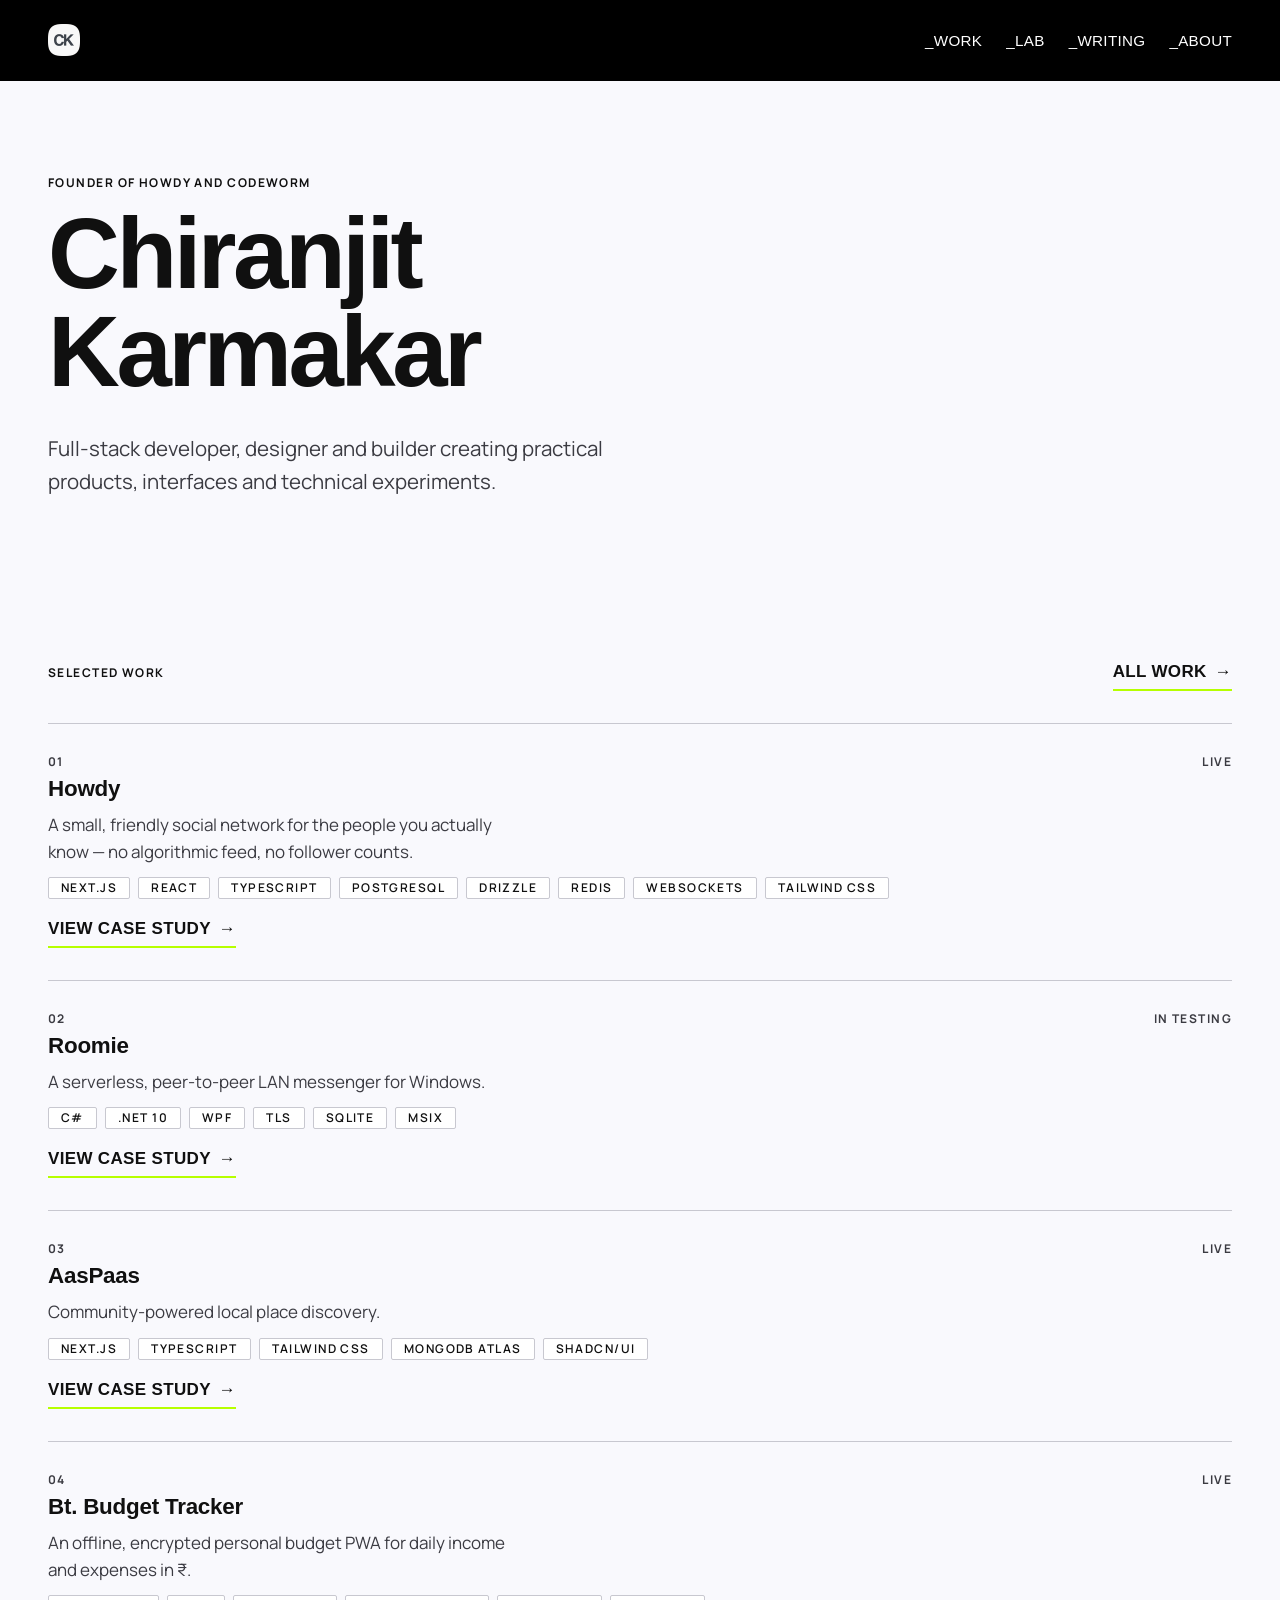
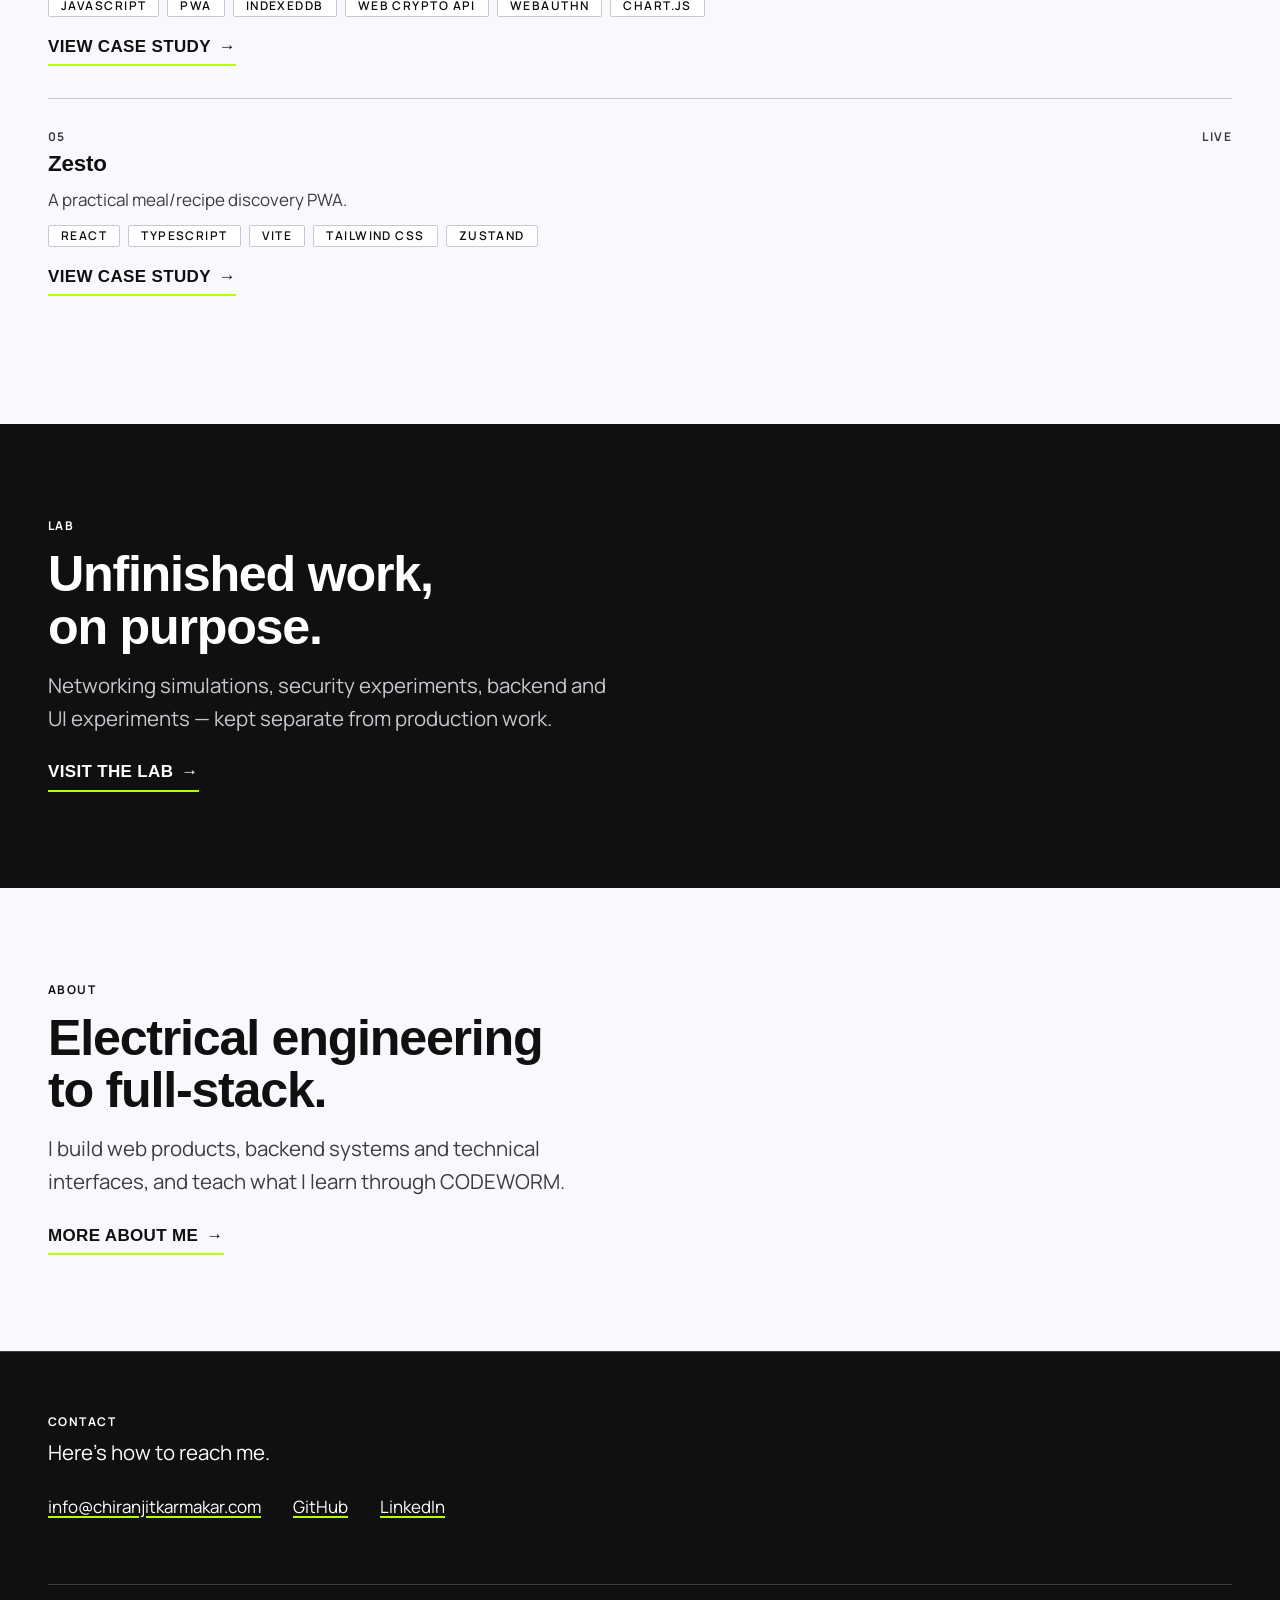
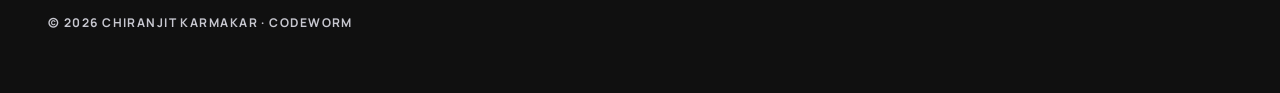
==== commit 7ff18490: "Add Roomie, Budget Tracker and Druta; refresh Howdy - Add Roomie and Bt. Budget Tracker to Work, reo" ====
--- a/index.html
+++ b/index.html
@@ -2,7 +2,7 @@
       (function () {
         document.documentElement.classList.add('js');
       })();
-    </script><link rel="icon" type="image/png" href="/logo-48.png"><link rel="apple-touch-icon" href="/logo-180.png"><meta name="generator" content="Astro v7.3.3"><title>Chiranjit Karmakar — CODEWORM</title><meta name="description" content="Full-stack developer, designer and builder. Practical products, interfaces and technical experiments."><link rel="canonical" href="https://www.chiranjitkarmakar.com/"><!-- Open Graph --><meta property="og:type" content="website"><meta property="og:title" content="Chiranjit Karmakar — CODEWORM"><meta property="og:description" content="Full-stack developer, designer and builder. Practical products, interfaces and technical experiments."><meta property="og:url" content="https://www.chiranjitkarmakar.com/"><meta property="og:image" content="https://www.chiranjitkarmakar.com/logo.png"><meta property="og:site_name" content="Chiranjit Karmakar — CODEWORM"><!-- Twitter --><meta name="twitter:card" content="summary"><meta name="twitter:title" content="Chiranjit Karmakar — CODEWORM"><meta name="twitter:description" content="Full-stack developer, designer and builder. Practical products, interfaces and technical experiments."><meta name="twitter:image" content="https://www.chiranjitkarmakar.com/logo.png"><meta name="astro-view-transitions-enabled" content="true"><meta name="astro-view-transitions-fallback" content="animate"><script type="module" src="/_astro/ClientRouter.astro_astro_type_script_index_0_lang.CYDbzu1r.js"></script><link rel="stylesheet" href="/_astro/BaseLayout.Wt84N5hY.css"><link rel="stylesheet" href="/_astro/LinkArrow.CL_oQk1V.css"><style>.hero[data-astro-cid-lcdefpme]{padding-block:var(--space-96) var(--space-64)}.hero__name[data-astro-cid-lcdefpme]{margin-top:var(--space-16)}.hero__logo[data-astro-cid-lcdefpme]{display:none}@media (width<=767px){.hero[data-astro-cid-lcdefpme]{padding-top:var(--space-48)}.hero__logo[data-astro-cid-lcdefpme]{margin-bottom:var(--space-16);border-radius:var(--radius-sm);display:block}}.hero__statement[data-astro-cid-lcdefpme]{margin-top:var(--space-32);max-width:560px;color:var(--muted)}.section-head[data-astro-cid-lcdefpme]{justify-content:space-between;align-items:baseline;gap:var(--space-24);flex-wrap:wrap;display:flex}.work-list[data-astro-cid-lcdefpme]{margin-top:var(--space-32);flex-direction:column;display:flex}.work-item[data-astro-cid-lcdefpme]{padding-block:var(--space-32);border-top:var(--border-width) solid var(--border);gap:var(--space-8);flex-direction:column;display:flex}.work-item__head[data-astro-cid-lcdefpme]{justify-content:space-between;display:flex}.work-item__description[data-astro-cid-lcdefpme]{max-width:480px;color:var(--muted)}.work-item__pending[data-astro-cid-lcdefpme]{margin-top:var(--space-8)}.work-item__tags[data-astro-cid-lcdefpme]{margin-top:var(--space-4)}.work-item[data-astro-cid-lcdefpme] .link-arrow{margin-top:var(--space-8);align-self:flex-start}.lab__heading[data-astro-cid-lcdefpme],.about__heading[data-astro-cid-lcdefpme]{margin-top:var(--space-16);max-width:560px}.lab__note[data-astro-cid-lcdefpme],.about__note[data-astro-cid-lcdefpme]{margin-top:var(--space-16);max-width:560px;color:var(--muted)}.lab__link,.about__link{margin-top:var(--space-24)}
+    </script><link rel="icon" type="image/png" href="/logo-48.png"><link rel="apple-touch-icon" href="/logo-180.png"><meta name="generator" content="Astro v7.3.3"><title>Chiranjit Karmakar — CODEWORM</title><meta name="description" content="Full-stack developer, designer and builder. Practical products, interfaces and technical experiments."><link rel="canonical" href="https://www.chiranjitkarmakar.com/"><!-- Open Graph --><meta property="og:type" content="website"><meta property="og:title" content="Chiranjit Karmakar — CODEWORM"><meta property="og:description" content="Full-stack developer, designer and builder. Practical products, interfaces and technical experiments."><meta property="og:url" content="https://www.chiranjitkarmakar.com/"><meta property="og:image" content="https://www.chiranjitkarmakar.com/logo.png"><meta property="og:site_name" content="Chiranjit Karmakar — CODEWORM"><!-- Twitter --><meta name="twitter:card" content="summary"><meta name="twitter:title" content="Chiranjit Karmakar — CODEWORM"><meta name="twitter:description" content="Full-stack developer, designer and builder. Practical products, interfaces and technical experiments."><meta name="twitter:image" content="https://www.chiranjitkarmakar.com/logo.png"><meta name="astro-view-transitions-enabled" content="true"><meta name="astro-view-transitions-fallback" content="animate"><script type="module" src="/_astro/ClientRouter.astro_astro_type_script_index_0_lang.CYDbzu1r.js"></script><link rel="stylesheet" href="/_astro/BaseLayout.Wt84N5hY.css"><link rel="stylesheet" href="/_astro/LinkArrow.CSwGTnBb.css"><style>.hero[data-astro-cid-lcdefpme]{padding-block:var(--space-96) var(--space-64)}.hero__name[data-astro-cid-lcdefpme]{margin-top:var(--space-16)}.hero__logo[data-astro-cid-lcdefpme]{display:none}@media (width<=767px){.hero[data-astro-cid-lcdefpme]{padding-top:var(--space-48)}.hero__logo[data-astro-cid-lcdefpme]{margin-bottom:var(--space-16);border-radius:var(--radius-sm);display:block}}.hero__statement[data-astro-cid-lcdefpme]{margin-top:var(--space-32);max-width:560px;color:var(--muted)}.section-head[data-astro-cid-lcdefpme]{justify-content:space-between;align-items:baseline;gap:var(--space-24);flex-wrap:wrap;display:flex}.work-list[data-astro-cid-lcdefpme]{margin-top:var(--space-32);flex-direction:column;display:flex}.work-item[data-astro-cid-lcdefpme]{padding-block:var(--space-32);border-top:var(--border-width) solid var(--border);gap:var(--space-8);flex-direction:column;display:flex}.work-item__head[data-astro-cid-lcdefpme]{justify-content:space-between;display:flex}.work-item__description[data-astro-cid-lcdefpme]{max-width:480px;color:var(--muted)}.work-item__pending[data-astro-cid-lcdefpme]{margin-top:var(--space-8)}.work-item__tags[data-astro-cid-lcdefpme]{margin-top:var(--space-4)}.work-item[data-astro-cid-lcdefpme] .link-arrow{margin-top:var(--space-8);align-self:flex-start}.lab__heading[data-astro-cid-lcdefpme],.about__heading[data-astro-cid-lcdefpme]{margin-top:var(--space-16);max-width:560px}.lab__note[data-astro-cid-lcdefpme],.about__note[data-astro-cid-lcdefpme]{margin-top:var(--space-16);max-width:560px;color:var(--muted)}.lab__link,.about__link{margin-top:var(--space-24)}
 </style><style>[data-astro-transition-scope="astro-typyj2n2-1"] { view-transition-name: site-header; }@layer astro { ::view-transition-old(site-header) { 
 	animation-duration: 180ms;
 	animation-timing-function: cubic-bezier(0.76, 0, 0.24, 1);
@@ -40,4 +40,4 @@
 	animation-timing-function: cubic-bezier(0.76, 0, 0.24, 1);
 	animation-fill-mode: both;
 	animation-name: astroFadeIn; }</style></head><body><a class="skip-link" href="#main">Skip to content</a><script type="application/ld+json">{"@context":"https://schema.org","@type":"Person","name":"Chiranjit Karmakar","url":"https://www.chiranjitkarmakar.com/","jobTitle":"Full-stack Developer","email":"info@chiranjitkarmakar.com","sameAs":["https://github.com/chiranjit2020","https://www.linkedin.com/in/chiranjit-karmakar-6b8639203"],"founder":{"@type":"Organization","name":"CODEWORM"}}</script><header data-astro-transition-persist="site-header" data-astro-transition-scope="astro-typyj2n2-1" class="site-header" data-astro-cid-fzpbxy5g><div class="container site-header__inner" data-astro-cid-fzpbxy5g><a class="site-header__brand" href="/" aria-label="Chiranjit Karmakar — home" data-astro-cid-fzpbxy5g><img class="site-header__logo" src="/logo-64.png" alt="" width="32" height="32" data-astro-cid-fzpbxy5g></a><nav aria-label="Primary" data-astro-cid-fzpbxy5g><ul class="site-header__nav" data-astro-cid-fzpbxy5g><li data-astro-cid-fzpbxy5g><a class="text-nav site-header__link" href="/work" data-astro-cid-fzpbxy5g>Work</a></li><li data-astro-cid-fzpbxy5g><a class="text-nav site-header__link" href="/lab" data-astro-cid-fzpbxy5g>Lab</a></li><li data-astro-cid-fzpbxy5g><a class="text-nav site-header__link" href="/writing" data-astro-cid-fzpbxy5g>Writing</a></li><li data-astro-cid-fzpbxy5g><a class="text-nav site-header__link" href="/about" data-astro-cid-fzpbxy5g>About</a></li></ul></nav></div></header><!-- Outside <header>: the header's view-transition name makes it its own
-     stacking context, which would trap this fixed bar beneath page content. --><nav class="tabbar" aria-label="Primary (mobile)" data-astro-cid-fzpbxy5g><div class="tabbar__glass" aria-hidden="true" data-astro-cid-fzpbxy5g></div><div class="tabbar__edge" aria-hidden="true" data-astro-cid-fzpbxy5g><span class="tabbar__edge-side tabbar__edge-side--left" data-astro-cid-fzpbxy5g></span><svg class="tabbar__edge-notch" viewBox="0 0 120 68" data-astro-cid-fzpbxy5g><path class="tabbar__edge-line" d="M0 0.5H10C22 0.5 26 6 30 14A36 36 0 0 0 90 14C94 6 98 0.5 110 0.5H120" data-astro-cid-fzpbxy5g></path><path class="tabbar__edge-shine" d="M0 1.5H10C21.5 1.5 25.2 7 29.2 14.6A36 36 0 0 0 90.8 14.6C94.8 7 98.5 1.5 110 1.5H120" data-astro-cid-fzpbxy5g></path></svg><span class="tabbar__edge-side tabbar__edge-side--right" data-astro-cid-fzpbxy5g></span></div><ul class="tabbar__list" data-astro-cid-fzpbxy5g><li data-astro-cid-fzpbxy5g><a class="tabbar__link" href="/" aria-current="page" data-astro-cid-fzpbxy5g><svg class="tabbar__icon" viewBox="0 0 24 24" aria-hidden="true" data-astro-cid-fzpbxy5g><path d="M3 10.5 12 3l9 7.5"/><path d="M5 9v11a1 1 0 0 0 1 1h4v-6h4v6h4a1 1 0 0 0 1-1V9"/></svg><span data-astro-cid-fzpbxy5g>Home</span></a></li><li data-astro-cid-fzpbxy5g><a class="tabbar__link" href="/lab" data-astro-cid-fzpbxy5g><svg class="tabbar__icon" viewBox="0 0 24 24" aria-hidden="true" data-astro-cid-fzpbxy5g><path d="M9 3h6"/><path d="M10 3v6.5L4.6 18.2A1.8 1.8 0 0 0 6.1 21h11.8a1.8 1.8 0 0 0 1.5-2.8L14 9.5V3"/><path d="M7.2 15h9.6"/></svg><span data-astro-cid-fzpbxy5g>Lab</span></a></li><li class="tabbar__center" data-astro-cid-fzpbxy5g><a class="tabbar__link tabbar__primary" href="/work" data-astro-cid-fzpbxy5g><svg class="tabbar__icon" viewBox="0 0 24 24" aria-hidden="true" data-astro-cid-fzpbxy5g><rect x="3" y="7" width="18" height="13" rx="2"/><path d="M8 7V5a2 2 0 0 1 2-2h4a2 2 0 0 1 2 2v2"/><path d="M3 13h18"/></svg><span data-astro-cid-fzpbxy5g>Work</span></a></li><li data-astro-cid-fzpbxy5g><a class="tabbar__link" href="/writing" data-astro-cid-fzpbxy5g><svg class="tabbar__icon" viewBox="0 0 24 24" aria-hidden="true" data-astro-cid-fzpbxy5g><path d="M12 20h9"/><path d="M16.4 3.6a2.1 2.1 0 1 1 3 3L7 19l-4 1 1-4Z"/></svg><span data-astro-cid-fzpbxy5g>Writing</span></a></li><li data-astro-cid-fzpbxy5g><a class="tabbar__link" href="/about" data-astro-cid-fzpbxy5g><svg class="tabbar__icon" viewBox="0 0 24 24" aria-hidden="true" data-astro-cid-fzpbxy5g><circle cx="12" cy="8" r="4"/><path d="M4 21a8 8 0 0 1 16 0"/></svg><span data-astro-cid-fzpbxy5g>About</span></a></li></ul></nav><script type="module">function e(){let e=window.location.pathname;document.querySelectorAll(`.site-header__link, .tabbar__link`).forEach(t=>{let n=t.getAttribute(`href`);(n===`/`?e===`/`:n&&e.startsWith(n))?t.setAttribute(`aria-current`,`page`):t.removeAttribute(`aria-current`)})}e(),document.addEventListener(`astro:after-swap`,e);</script><main id="main" data-astro-cid-lcdefpme><!-- IDENTITY --><section class="container hero" data-astro-cid-lcdefpme><img class="hero__logo" src="/logo-64.png" alt="Chiranjit Karmakar" width="40" height="40" data-astro-cid-lcdefpme><p class="text-label" data-astro-cid-lcdefpme>Founder of CODEWORM</p><h1 class="text-display hero__name" data-astro-cid-lcdefpme>Chiranjit<br data-astro-cid-lcdefpme>Karmakar</h1><p class="text-body-lg hero__statement" data-astro-cid-lcdefpme>Full-stack developer, designer and builder creating practical products, interfaces and technical experiments.</p></section><!-- SELECTED WORK --><section class="container section" id="work" data-astro-cid-lcdefpme><div class="section-head" data-astro-cid-lcdefpme><p class="text-label" data-astro-cid-lcdefpme>Selected work</p><a class="link-arrow" href="/work"><span>All work</span><span class="link-arrow__arrow" aria-hidden="true">→</span></a></div><ol class="work-list" data-astro-cid-lcdefpme><li class="work-item" data-reveal data-astro-cid-lcdefpme><div class="work-item__head" data-astro-cid-lcdefpme><p class="text-meta" data-astro-cid-lcdefpme>01</p><p class="text-meta work-item__status" data-astro-cid-lcdefpme>Live</p></div><h2 class="text-h3" data-astro-cid-lcdefpme>AasPaas</h2><p class="text-body work-item__description" data-astro-cid-lcdefpme>Community-powered local place discovery.</p><ul class="tag-list work-item__tags" data-astro-cid-lcdefpme><li class="tag" data-astro-cid-lcdefpme>Next.js</li><li class="tag" data-astro-cid-lcdefpme>TypeScript</li><li class="tag" data-astro-cid-lcdefpme>Tailwind CSS</li><li class="tag" data-astro-cid-lcdefpme>MongoDB Atlas</li><li class="tag" data-astro-cid-lcdefpme>shadcn/ui</li></ul><a class="link-arrow" href="/work/aaspaas"><span>View case study</span><span class="link-arrow__arrow" aria-hidden="true">→</span></a></li><li class="work-item" data-reveal data-astro-cid-lcdefpme><div class="work-item__head" data-astro-cid-lcdefpme><p class="text-meta" data-astro-cid-lcdefpme>02</p><p class="text-meta work-item__status" data-astro-cid-lcdefpme>Live</p></div><h2 class="text-h3" data-astro-cid-lcdefpme>Zesto</h2><p class="text-body work-item__description" data-astro-cid-lcdefpme>A practical meal/recipe discovery PWA.</p><ul class="tag-list work-item__tags" data-astro-cid-lcdefpme><li class="tag" data-astro-cid-lcdefpme>React</li><li class="tag" data-astro-cid-lcdefpme>TypeScript</li><li class="tag" data-astro-cid-lcdefpme>Vite</li><li class="tag" data-astro-cid-lcdefpme>Tailwind CSS</li><li class="tag" data-astro-cid-lcdefpme>Zustand</li></ul><a class="link-arrow" href="/work/zesto"><span>View case study</span><span class="link-arrow__arrow" aria-hidden="true">→</span></a></li><li class="work-item" data-reveal data-astro-cid-lcdefpme><div class="work-item__head" data-astro-cid-lcdefpme><p class="text-meta" data-astro-cid-lcdefpme>03</p><p class="text-meta work-item__status" data-astro-cid-lcdefpme>Live</p></div><h2 class="text-h3" data-astro-cid-lcdefpme>Howdy</h2><p class="text-body work-item__description" data-astro-cid-lcdefpme>A small-circle social app — no feed, no follower counts.</p><ul class="tag-list work-item__tags" data-astro-cid-lcdefpme><li class="tag" data-astro-cid-lcdefpme>Next.js</li><li class="tag" data-astro-cid-lcdefpme>TypeScript</li><li class="tag" data-astro-cid-lcdefpme>PostgreSQL</li><li class="tag" data-astro-cid-lcdefpme>Drizzle</li><li class="tag" data-astro-cid-lcdefpme>Redis</li><li class="tag" data-astro-cid-lcdefpme>WebSockets</li><li class="tag" data-astro-cid-lcdefpme>Tailwind CSS</li></ul><a class="link-arrow" href="/work/howdy"><span>View case study</span><span class="link-arrow__arrow" aria-hidden="true">→</span></a></li><li class="work-item" data-reveal data-astro-cid-lcdefpme><div class="work-item__head" data-astro-cid-lcdefpme><p class="text-meta" data-astro-cid-lcdefpme>04</p><p class="text-meta work-item__status" data-astro-cid-lcdefpme>In development</p></div><h2 class="text-h3" data-astro-cid-lcdefpme>Node.js Auth API</h2><p class="text-body work-item__description" data-astro-cid-lcdefpme>Backend authentication/security project.</p><ul class="tag-list work-item__tags" data-astro-cid-lcdefpme><li class="tag" data-astro-cid-lcdefpme>Node.js</li><li class="tag" data-astro-cid-lcdefpme>Express</li><li class="tag" data-astro-cid-lcdefpme>MongoDB</li><li class="tag" data-astro-cid-lcdefpme>JWT</li></ul><a class="link-arrow" href="/work/node-auth-api"><span>View case study</span><span class="link-arrow__arrow" aria-hidden="true">→</span></a></li></ol></section><!-- LAB --><section class="section-inverse section" id="lab" data-astro-cid-lcdefpme><div class="container" data-reveal data-astro-cid-lcdefpme><p class="text-label" data-astro-cid-lcdefpme>Lab</p><h2 class="text-h2 lab__heading" data-astro-cid-lcdefpme>Unfinished work, on purpose.</h2><p class="text-body-lg lab__note" data-astro-cid-lcdefpme>Networking simulations, security experiments, backend and UI experiments — kept separate from production work.</p><a class="link-arrow lab__link" href="/lab"><span>Visit the lab</span><span class="link-arrow__arrow" aria-hidden="true">→</span></a></div></section><!-- ABOUT --><section class="container section" id="about" data-reveal data-astro-cid-lcdefpme><p class="text-label" data-astro-cid-lcdefpme>About</p><h2 class="text-h2 about__heading" data-astro-cid-lcdefpme>Electrical engineering to full-stack.</h2><p class="text-body-lg about__note" data-astro-cid-lcdefpme>I build web products, backend systems and technical interfaces, and teach what I learn through CODEWORM.</p><a class="link-arrow about__link" href="/about"><span>More about me</span><span class="link-arrow__arrow" aria-hidden="true">→</span></a></section></main><footer class="site-footer section-inverse" data-astro-cid-nns7i3if><div class="container site-footer__inner" data-astro-cid-nns7i3if><div data-astro-cid-nns7i3if><p class="text-label" data-astro-cid-nns7i3if>Contact</p><p class="text-body-lg site-footer__lead" data-astro-cid-nns7i3if>Here's how to reach me.</p><ul class="site-footer__links" data-astro-cid-nns7i3if><li data-astro-cid-nns7i3if><a class="link-underline" href="mailto:info@chiranjitkarmakar.com" data-astro-cid-nns7i3if>info@chiranjitkarmakar.com</a></li><li data-astro-cid-nns7i3if><a class="link-underline" href="https://github.com/chiranjit2020" target="_blank" rel="noopener noreferrer" data-astro-cid-nns7i3if>GitHub</a></li><li data-astro-cid-nns7i3if><a class="link-underline" href="https://www.linkedin.com/in/chiranjit-karmakar-6b8639203" target="_blank" rel="noopener noreferrer" data-astro-cid-nns7i3if>LinkedIn</a></li></ul></div><div class="site-footer__bottom" data-astro-cid-nns7i3if><p class="text-meta site-footer__meta" data-astro-cid-nns7i3if>© 2026 Chiranjit Karmakar · CODEWORM</p></div></div></footer><script type="module">function e(){let e=document.querySelectorAll(`[data-reveal]:not(.is-visible)`);if(e.length===0)return;let t=()=>e.forEach(e=>e.classList.add(`is-visible`)),n=window.matchMedia(`(prefers-reduced-motion: reduce)`).matches;if(!(`IntersectionObserver`in window)||n){t();return}let r=new IntersectionObserver(e=>{for(let t of e)t.isIntersecting&&(t.target.classList.add(`is-visible`),r.unobserve(t.target))},{threshold:.15,rootMargin:`0px 0px -40px 0px`});e.forEach(e=>r.observe(e)),setTimeout(()=>{r.disconnect(),t()},1e3)}document.addEventListener(`astro:page-load`,e);</script></body></html>+     stacking context, which would trap this fixed bar beneath page content. --><nav class="tabbar" aria-label="Primary (mobile)" data-astro-cid-fzpbxy5g><div class="tabbar__glass" aria-hidden="true" data-astro-cid-fzpbxy5g></div><div class="tabbar__edge" aria-hidden="true" data-astro-cid-fzpbxy5g><span class="tabbar__edge-side tabbar__edge-side--left" data-astro-cid-fzpbxy5g></span><svg class="tabbar__edge-notch" viewBox="0 0 120 68" data-astro-cid-fzpbxy5g><path class="tabbar__edge-line" d="M0 0.5H10C22 0.5 26 6 30 14A36 36 0 0 0 90 14C94 6 98 0.5 110 0.5H120" data-astro-cid-fzpbxy5g></path><path class="tabbar__edge-shine" d="M0 1.5H10C21.5 1.5 25.2 7 29.2 14.6A36 36 0 0 0 90.8 14.6C94.8 7 98.5 1.5 110 1.5H120" data-astro-cid-fzpbxy5g></path></svg><span class="tabbar__edge-side tabbar__edge-side--right" data-astro-cid-fzpbxy5g></span></div><ul class="tabbar__list" data-astro-cid-fzpbxy5g><li data-astro-cid-fzpbxy5g><a class="tabbar__link" href="/" aria-current="page" data-astro-cid-fzpbxy5g><svg class="tabbar__icon" viewBox="0 0 24 24" aria-hidden="true" data-astro-cid-fzpbxy5g><path d="M3 10.5 12 3l9 7.5"/><path d="M5 9v11a1 1 0 0 0 1 1h4v-6h4v6h4a1 1 0 0 0 1-1V9"/></svg><span data-astro-cid-fzpbxy5g>Home</span></a></li><li data-astro-cid-fzpbxy5g><a class="tabbar__link" href="/lab" data-astro-cid-fzpbxy5g><svg class="tabbar__icon" viewBox="0 0 24 24" aria-hidden="true" data-astro-cid-fzpbxy5g><path d="M9 3h6"/><path d="M10 3v6.5L4.6 18.2A1.8 1.8 0 0 0 6.1 21h11.8a1.8 1.8 0 0 0 1.5-2.8L14 9.5V3"/><path d="M7.2 15h9.6"/></svg><span data-astro-cid-fzpbxy5g>Lab</span></a></li><li class="tabbar__center" data-astro-cid-fzpbxy5g><a class="tabbar__link tabbar__primary" href="/work" data-astro-cid-fzpbxy5g><svg class="tabbar__icon" viewBox="0 0 24 24" aria-hidden="true" data-astro-cid-fzpbxy5g><rect x="3" y="7" width="18" height="13" rx="2"/><path d="M8 7V5a2 2 0 0 1 2-2h4a2 2 0 0 1 2 2v2"/><path d="M3 13h18"/></svg><span data-astro-cid-fzpbxy5g>Work</span></a></li><li data-astro-cid-fzpbxy5g><a class="tabbar__link" href="/writing" data-astro-cid-fzpbxy5g><svg class="tabbar__icon" viewBox="0 0 24 24" aria-hidden="true" data-astro-cid-fzpbxy5g><path d="M12 20h9"/><path d="M16.4 3.6a2.1 2.1 0 1 1 3 3L7 19l-4 1 1-4Z"/></svg><span data-astro-cid-fzpbxy5g>Writing</span></a></li><li data-astro-cid-fzpbxy5g><a class="tabbar__link" href="/about" data-astro-cid-fzpbxy5g><svg class="tabbar__icon" viewBox="0 0 24 24" aria-hidden="true" data-astro-cid-fzpbxy5g><circle cx="12" cy="8" r="4"/><path d="M4 21a8 8 0 0 1 16 0"/></svg><span data-astro-cid-fzpbxy5g>About</span></a></li></ul></nav><script type="module">function e(){let e=window.location.pathname;document.querySelectorAll(`.site-header__link, .tabbar__link`).forEach(t=>{let n=t.getAttribute(`href`);(n===`/`?e===`/`:n&&e.startsWith(n))?t.setAttribute(`aria-current`,`page`):t.removeAttribute(`aria-current`)})}e(),document.addEventListener(`astro:after-swap`,e);</script><main id="main" data-astro-cid-lcdefpme><!-- IDENTITY --><section class="container hero" data-astro-cid-lcdefpme><img class="hero__logo" src="/logo-64.png" alt="Chiranjit Karmakar" width="40" height="40" data-astro-cid-lcdefpme><p class="text-label" data-astro-cid-lcdefpme>Founder of HOWDY and CODEWORM</p><h1 class="text-display hero__name" data-astro-cid-lcdefpme>Chiranjit<br data-astro-cid-lcdefpme>Karmakar</h1><p class="text-body-lg hero__statement" data-astro-cid-lcdefpme>Full-stack developer, designer and builder creating practical products, interfaces and technical experiments.</p></section><!-- SELECTED WORK --><section class="container section" id="work" data-astro-cid-lcdefpme><div class="section-head" data-astro-cid-lcdefpme><p class="text-label" data-astro-cid-lcdefpme>Selected work</p><a class="link-arrow" href="/work"><span>All work</span><span class="link-arrow__arrow" aria-hidden="true">→</span></a></div><ol class="work-list" data-astro-cid-lcdefpme><li class="work-item" data-reveal data-astro-cid-lcdefpme><div class="work-item__head" data-astro-cid-lcdefpme><p class="text-meta" data-astro-cid-lcdefpme>01</p><p class="text-meta work-item__status" data-astro-cid-lcdefpme>Live</p></div><h2 class="text-h3" data-astro-cid-lcdefpme>Howdy</h2><p class="text-body work-item__description" data-astro-cid-lcdefpme>A small, friendly social network for the people you actually know — no algorithmic feed, no follower counts.</p><ul class="tag-list work-item__tags" data-astro-cid-lcdefpme><li class="tag" data-astro-cid-lcdefpme>Next.js</li><li class="tag" data-astro-cid-lcdefpme>React</li><li class="tag" data-astro-cid-lcdefpme>TypeScript</li><li class="tag" data-astro-cid-lcdefpme>PostgreSQL</li><li class="tag" data-astro-cid-lcdefpme>Drizzle</li><li class="tag" data-astro-cid-lcdefpme>Redis</li><li class="tag" data-astro-cid-lcdefpme>WebSockets</li><li class="tag" data-astro-cid-lcdefpme>Tailwind CSS</li></ul><a class="link-arrow" href="/work/howdy"><span>View case study</span><span class="link-arrow__arrow" aria-hidden="true">→</span></a></li><li class="work-item" data-reveal data-astro-cid-lcdefpme><div class="work-item__head" data-astro-cid-lcdefpme><p class="text-meta" data-astro-cid-lcdefpme>02</p><p class="text-meta work-item__status" data-astro-cid-lcdefpme>In testing</p></div><h2 class="text-h3" data-astro-cid-lcdefpme>Roomie</h2><p class="text-body work-item__description" data-astro-cid-lcdefpme>A serverless, peer-to-peer LAN messenger for Windows.</p><ul class="tag-list work-item__tags" data-astro-cid-lcdefpme><li class="tag" data-astro-cid-lcdefpme>C#</li><li class="tag" data-astro-cid-lcdefpme>.NET 10</li><li class="tag" data-astro-cid-lcdefpme>WPF</li><li class="tag" data-astro-cid-lcdefpme>TLS</li><li class="tag" data-astro-cid-lcdefpme>SQLite</li><li class="tag" data-astro-cid-lcdefpme>MSIX</li></ul><a class="link-arrow" href="/work/roomie"><span>View case study</span><span class="link-arrow__arrow" aria-hidden="true">→</span></a></li><li class="work-item" data-reveal data-astro-cid-lcdefpme><div class="work-item__head" data-astro-cid-lcdefpme><p class="text-meta" data-astro-cid-lcdefpme>03</p><p class="text-meta work-item__status" data-astro-cid-lcdefpme>Live</p></div><h2 class="text-h3" data-astro-cid-lcdefpme>AasPaas</h2><p class="text-body work-item__description" data-astro-cid-lcdefpme>Community-powered local place discovery.</p><ul class="tag-list work-item__tags" data-astro-cid-lcdefpme><li class="tag" data-astro-cid-lcdefpme>Next.js</li><li class="tag" data-astro-cid-lcdefpme>TypeScript</li><li class="tag" data-astro-cid-lcdefpme>Tailwind CSS</li><li class="tag" data-astro-cid-lcdefpme>MongoDB Atlas</li><li class="tag" data-astro-cid-lcdefpme>shadcn/ui</li></ul><a class="link-arrow" href="/work/aaspaas"><span>View case study</span><span class="link-arrow__arrow" aria-hidden="true">→</span></a></li><li class="work-item" data-reveal data-astro-cid-lcdefpme><div class="work-item__head" data-astro-cid-lcdefpme><p class="text-meta" data-astro-cid-lcdefpme>04</p><p class="text-meta work-item__status" data-astro-cid-lcdefpme>Live</p></div><h2 class="text-h3" data-astro-cid-lcdefpme>Bt. Budget Tracker</h2><p class="text-body work-item__description" data-astro-cid-lcdefpme>An offline, encrypted personal budget PWA for daily income and expenses in ₹.</p><ul class="tag-list work-item__tags" data-astro-cid-lcdefpme><li class="tag" data-astro-cid-lcdefpme>JavaScript</li><li class="tag" data-astro-cid-lcdefpme>PWA</li><li class="tag" data-astro-cid-lcdefpme>IndexedDB</li><li class="tag" data-astro-cid-lcdefpme>Web Crypto API</li><li class="tag" data-astro-cid-lcdefpme>WebAuthn</li><li class="tag" data-astro-cid-lcdefpme>Chart.js</li></ul><a class="link-arrow" href="/work/budget-tracker"><span>View case study</span><span class="link-arrow__arrow" aria-hidden="true">→</span></a></li><li class="work-item" data-reveal data-astro-cid-lcdefpme><div class="work-item__head" data-astro-cid-lcdefpme><p class="text-meta" data-astro-cid-lcdefpme>05</p><p class="text-meta work-item__status" data-astro-cid-lcdefpme>Live</p></div><h2 class="text-h3" data-astro-cid-lcdefpme>Zesto</h2><p class="text-body work-item__description" data-astro-cid-lcdefpme>A practical meal/recipe discovery PWA.</p><ul class="tag-list work-item__tags" data-astro-cid-lcdefpme><li class="tag" data-astro-cid-lcdefpme>React</li><li class="tag" data-astro-cid-lcdefpme>TypeScript</li><li class="tag" data-astro-cid-lcdefpme>Vite</li><li class="tag" data-astro-cid-lcdefpme>Tailwind CSS</li><li class="tag" data-astro-cid-lcdefpme>Zustand</li></ul><a class="link-arrow" href="/work/zesto"><span>View case study</span><span class="link-arrow__arrow" aria-hidden="true">→</span></a></li></ol></section><!-- LAB --><section class="section-inverse section" id="lab" data-astro-cid-lcdefpme><div class="container" data-reveal data-astro-cid-lcdefpme><p class="text-label" data-astro-cid-lcdefpme>Lab</p><h2 class="text-h2 lab__heading" data-astro-cid-lcdefpme>Unfinished work, on purpose.</h2><p class="text-body-lg lab__note" data-astro-cid-lcdefpme>Networking simulations, security experiments, backend and UI experiments — kept separate from production work.</p><a class="link-arrow lab__link" href="/lab"><span>Visit the lab</span><span class="link-arrow__arrow" aria-hidden="true">→</span></a></div></section><!-- ABOUT --><section class="container section" id="about" data-reveal data-astro-cid-lcdefpme><p class="text-label" data-astro-cid-lcdefpme>About</p><h2 class="text-h2 about__heading" data-astro-cid-lcdefpme>Electrical engineering to full-stack.</h2><p class="text-body-lg about__note" data-astro-cid-lcdefpme>I build web products, backend systems and technical interfaces, and teach what I learn through CODEWORM.</p><a class="link-arrow about__link" href="/about"><span>More about me</span><span class="link-arrow__arrow" aria-hidden="true">→</span></a></section></main><footer class="site-footer section-inverse" data-astro-cid-nns7i3if><div class="container site-footer__inner" data-astro-cid-nns7i3if><div data-astro-cid-nns7i3if><p class="text-label" data-astro-cid-nns7i3if>Contact</p><p class="text-body-lg site-footer__lead" data-astro-cid-nns7i3if>Here's how to reach me.</p><ul class="site-footer__links" data-astro-cid-nns7i3if><li data-astro-cid-nns7i3if><a class="link-underline" href="mailto:info@chiranjitkarmakar.com" data-astro-cid-nns7i3if>info@chiranjitkarmakar.com</a></li><li data-astro-cid-nns7i3if><a class="link-underline" href="https://github.com/chiranjit2020" target="_blank" rel="noopener noreferrer" data-astro-cid-nns7i3if>GitHub</a></li><li data-astro-cid-nns7i3if><a class="link-underline" href="https://www.linkedin.com/in/chiranjit-karmakar-6b8639203" target="_blank" rel="noopener noreferrer" data-astro-cid-nns7i3if>LinkedIn</a></li></ul></div><div class="site-footer__bottom" data-astro-cid-nns7i3if><p class="text-meta site-footer__meta" data-astro-cid-nns7i3if>© 2026 Chiranjit Karmakar · CODEWORM</p></div></div></footer><script type="module">function e(){let e=document.querySelectorAll(`[data-reveal]:not(.is-visible)`);if(e.length===0)return;let t=()=>e.forEach(e=>e.classList.add(`is-visible`)),n=window.matchMedia(`(prefers-reduced-motion: reduce)`).matches;if(!(`IntersectionObserver`in window)||n){t();return}let r=new IntersectionObserver(e=>{for(let t of e)t.isIntersecting&&(t.target.classList.add(`is-visible`),r.unobserve(t.target))},{threshold:.15,rootMargin:`0px 0px -40px 0px`});e.forEach(e=>r.observe(e)),setTimeout(()=>{r.disconnect(),t()},1e3)}document.addEventListener(`astro:page-load`,e);</script></body></html>
--- a/_astro/LinkArrow.CSwGTnBb.css
+++ b/_astro/LinkArrow.CSwGTnBb.css
@@ -0,0 +1 @@
+@keyframes astroFadeInOut{0%{opacity:1}to{opacity:0}}@keyframes astroFadeIn{0%{opacity:0;mix-blend-mode:plus-lighter}to{opacity:1;mix-blend-mode:plus-lighter}}@keyframes astroFadeOut{0%{opacity:1;mix-blend-mode:plus-lighter}to{opacity:0;mix-blend-mode:plus-lighter}}@keyframes astroSlideFromRight{0%{transform:translate(100%)}}@keyframes astroSlideFromLeft{0%{transform:translate(-100%)}}@keyframes astroSlideToRight{to{transform:translate(100%)}}@keyframes astroSlideToLeft{to{transform:translate(-100%)}}@media (prefers-reduced-motion){::view-transition-group(*),::view-transition-old(*),::view-transition-new(*),[data-astro-transition-scope]{animation:none!important}}.site-header[data-astro-cid-fzpbxy5g]{background:var(--raw-black);color:var(--raw-white);border-bottom:var(--border-width) solid var(--raw-black)}.site-header__inner[data-astro-cid-fzpbxy5g]{justify-content:space-between;align-items:center;gap:var(--space-24);padding-block:var(--space-24);display:flex}.site-header__brand[data-astro-cid-fzpbxy5g]{align-items:center;gap:var(--space-12);color:var(--raw-white);font-weight:var(--fw-semibold);text-decoration:none;display:inline-flex}.site-header__logo[data-astro-cid-fzpbxy5g]{border-radius:var(--radius-sm);flex-shrink:0}.site-header__nav[data-astro-cid-fzpbxy5g]{gap:var(--space-24);display:flex}.site-header__link[data-astro-cid-fzpbxy5g]{color:var(--raw-white);background:linear-gradient(var(--accent), var(--accent)) 0 100% / 100% 0 no-repeat;transition:background-size var(--duration-fast) var(--ease-standard);padding-block:6px;text-decoration:none}.site-header__link[data-astro-cid-fzpbxy5g]:before{content:"_"}.site-header__link[data-astro-cid-fzpbxy5g]:hover,.site-header__link[data-astro-cid-fzpbxy5g][aria-current=page]{background-size:100% .4em}.tabbar[data-astro-cid-fzpbxy5g]{display:none}@media (width<=767px){.site-header[data-astro-cid-fzpbxy5g]{display:none}.tabbar[data-astro-cid-fzpbxy5g]{--tabbar-h:68px;--notch-w:120px;--home-size:64px;inset-inline:0;z-index:60;padding-bottom:env(safe-area-inset-bottom);display:block;position:fixed;bottom:0}.tabbar__glass[data-astro-cid-fzpbxy5g]{backdrop-filter:blur(20px)saturate(180%);--notch:url("data:image/svg+xml,%3Csvg xmlns='http://www.w3.org/2000/svg' viewBox='0 0 120 68'%3E%3Cpath d='M0 0H10C22 0 26 6 30 14A36 36 0 0 0 90 14C94 6 98 0 110 0H120V68H0Z'/%3E%3C/svg%3E");--solid:linear-gradient(#000, #000);-webkit-mask:var(--solid) left top / calc(50% - var(--notch-w) / 2) 100% no-repeat, var(--solid) right top / calc(50% - var(--notch-w) / 2) 100% no-repeat, var(--notch) center top / var(--notch-w) var(--tabbar-h) no-repeat, var(--solid) center bottom / var(--notch-w) calc(100% - var(--tabbar-h) + 1px) no-repeat;mask:var(--solid) left top / calc(50% - var(--notch-w) / 2) 100% no-repeat, var(--solid) right top / calc(50% - var(--notch-w) / 2) 100% no-repeat, var(--notch) center top / var(--notch-w) var(--tabbar-h) no-repeat, var(--solid) center bottom / var(--notch-w) calc(100% - var(--tabbar-h) + 1px) no-repeat;background:linear-gradient(#ffffffb8,#ffffff6b);border-radius:24px 24px 0 0;position:absolute;inset:0}@supports not (backdrop-filter:blur(1px)){.tabbar__glass[data-astro-cid-fzpbxy5g]{background:#fffffff5}}.tabbar__edge[data-astro-cid-fzpbxy5g]{height:var(--tabbar-h);pointer-events:none;filter:drop-shadow(0 -4px 10px #1010100f);display:flex;position:absolute;inset:0 0 auto}.tabbar__edge-side[data-astro-cid-fzpbxy5g]{border-top:1px solid #1010101a;flex:1;box-shadow:inset 0 1px #fffffff2}.tabbar__edge-side--left[data-astro-cid-fzpbxy5g]{border-left:1px solid #1010100f;border-top-left-radius:24px}.tabbar__edge-side--right[data-astro-cid-fzpbxy5g]{border-right:1px solid #1010100f;border-top-right-radius:24px}.tabbar__edge-notch[data-astro-cid-fzpbxy5g]{flex:0 0 var(--notch-w);width:var(--notch-w);height:var(--tabbar-h);fill:none;overflow:visible}.tabbar__edge-line[data-astro-cid-fzpbxy5g]{stroke:#1010101a;stroke-width:1px}.tabbar__edge-shine[data-astro-cid-fzpbxy5g]{stroke:#fffffff2;stroke-width:1px}.tabbar__list[data-astro-cid-fzpbxy5g]{grid-template-columns:1fr 1fr var(--notch-w) 1fr 1fr;height:var(--tabbar-h);display:grid;position:relative}.tabbar__link[data-astro-cid-fzpbxy5g]{height:100%;color:var(--raw-gray-500);font-size:var(--fs-label);font-weight:var(--fw-semibold);transition:color var(--duration-fast) var(--ease-standard);flex-direction:column;justify-content:center;align-items:center;gap:4px;text-decoration:none;display:flex}.tabbar__icon[data-astro-cid-fzpbxy5g]{fill:none;stroke:currentColor;stroke-width:1.8px;stroke-linecap:round;stroke-linejoin:round;width:24px;height:24px}.tabbar__link[data-astro-cid-fzpbxy5g]:hover,.tabbar__link[data-astro-cid-fzpbxy5g][aria-current=page]{color:var(--foreground)}.tabbar__link[data-astro-cid-fzpbxy5g][aria-current=page]{font-weight:var(--fw-bold)}.tabbar__link[data-astro-cid-fzpbxy5g][aria-current=page] .tabbar__icon[data-astro-cid-fzpbxy5g]{stroke-width:2.4px}.tabbar__center[data-astro-cid-fzpbxy5g]{position:relative}.tabbar__primary[data-astro-cid-fzpbxy5g]{left:50%;top:calc(var(--home-size) / -2 - 6px);width:var(--home-size);height:var(--home-size);color:var(--raw-white);backdrop-filter:blur(12px)saturate(160%);transition:transform var(--duration-fast) var(--ease-standard);background:radial-gradient(circle at 32% 20%,#ffffff52,#fff0 45%),linear-gradient(#28282ce6,#101010f0);border:1px solid #ffffff38;border-radius:50%;gap:1px;font-size:.6875rem;position:absolute;transform:translate(-50%);box-shadow:inset 0 1px 1px #ffffff59,inset 0 -3px 6px #0006,0 8px 20px #10101047,0 2px 6px #1010102e}.tabbar__primary[data-astro-cid-fzpbxy5g]:hover{color:var(--raw-white)}.tabbar__primary[data-astro-cid-fzpbxy5g][aria-current=page]{color:var(--accent)}.tabbar__primary[data-astro-cid-fzpbxy5g]:active{transform:translate(-50%)scale(.94)}.tabbar__primary[data-astro-cid-fzpbxy5g] .tabbar__icon[data-astro-cid-fzpbxy5g]{width:22px;height:22px}body{padding-bottom:calc(68px + env(safe-area-inset-bottom))}}.site-footer[data-astro-cid-nns7i3if]{border-top:var(--border-width) solid var(--border);padding-block:var(--space-64)}.site-footer__inner[data-astro-cid-nns7i3if]{gap:var(--space-32);flex-direction:column;display:flex}.site-footer__lead[data-astro-cid-nns7i3if]{margin-top:var(--space-8)}.site-footer__links[data-astro-cid-nns7i3if]{margin-top:var(--space-24);gap:var(--space-8);flex-direction:column;display:flex}@media (width>=768px){.site-footer__links[data-astro-cid-nns7i3if]{gap:var(--space-32);flex-direction:row}}.site-footer__bottom[data-astro-cid-nns7i3if]{margin-top:var(--space-32);padding-top:var(--space-32);border-top:var(--border-width) solid var(--border);justify-content:space-between;align-items:center;gap:var(--space-16);display:flex}.site-footer__meta[data-astro-cid-nns7i3if]{color:var(--muted)}
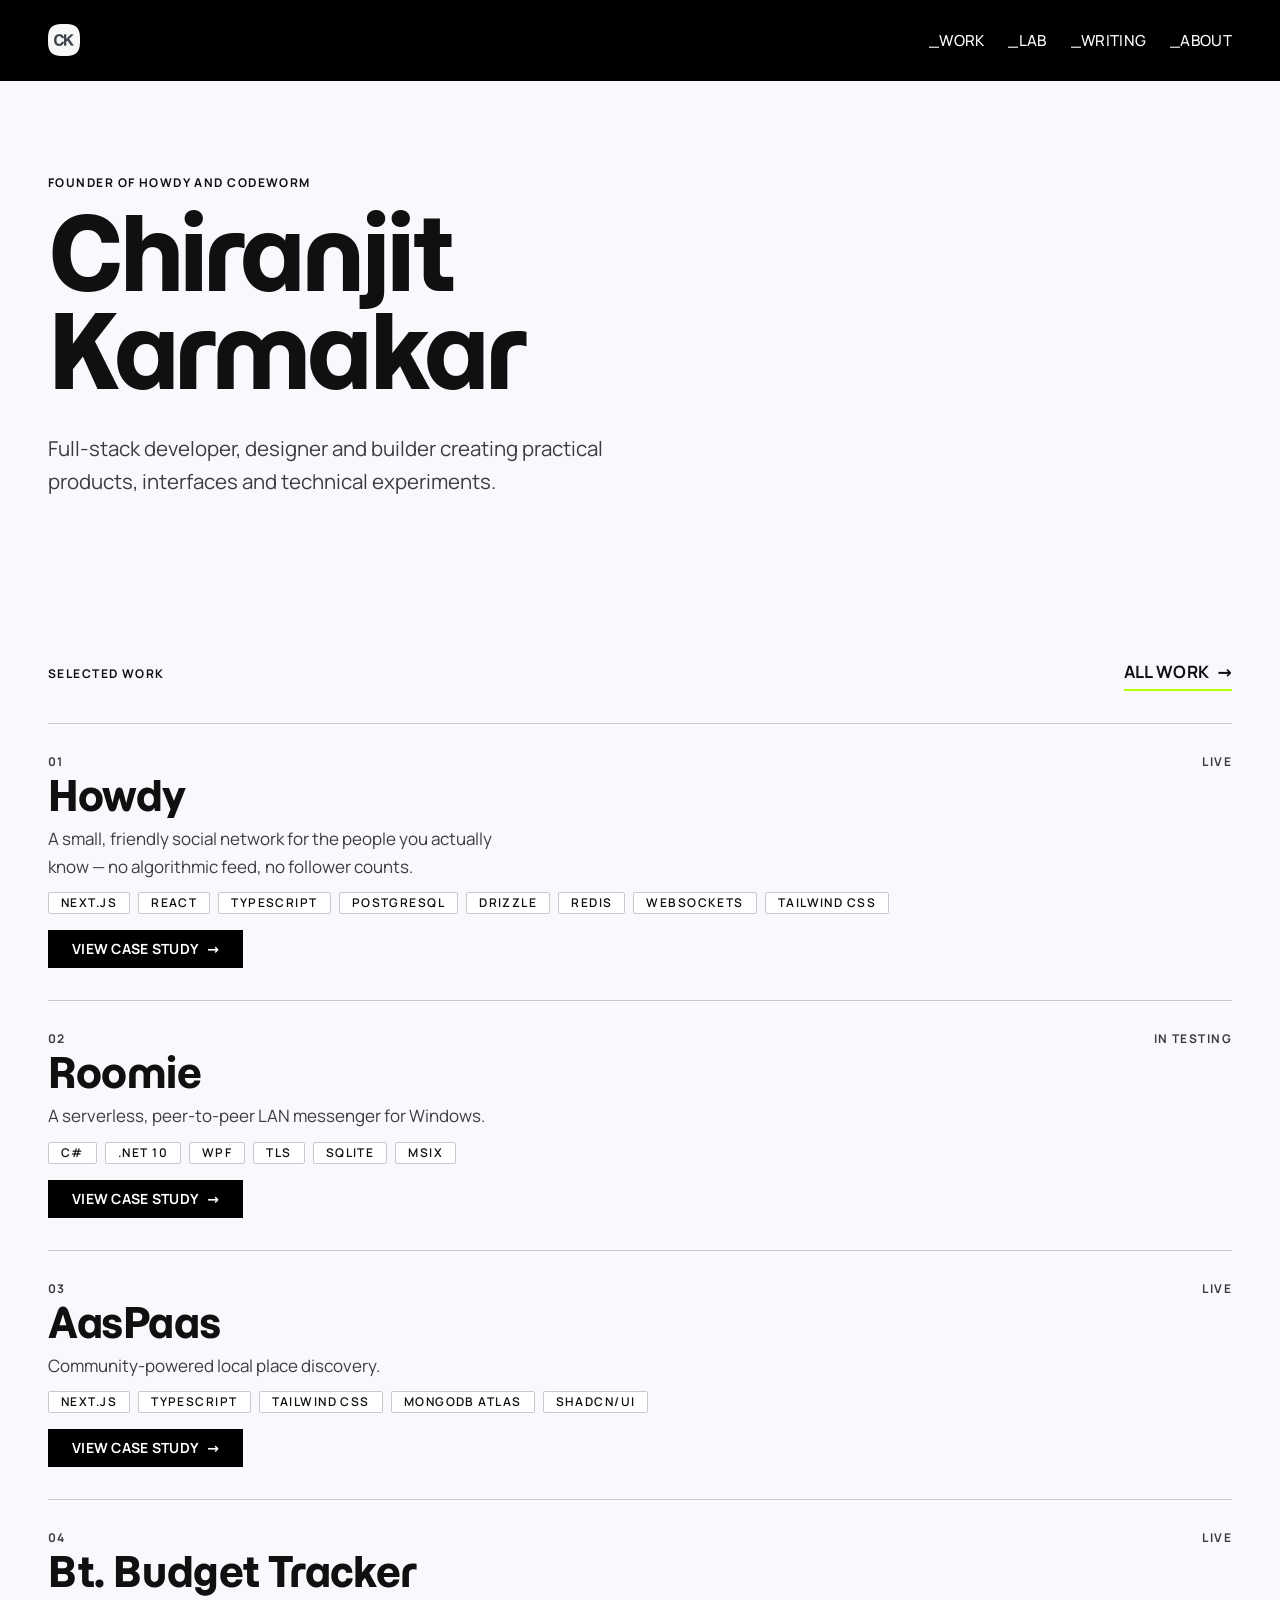
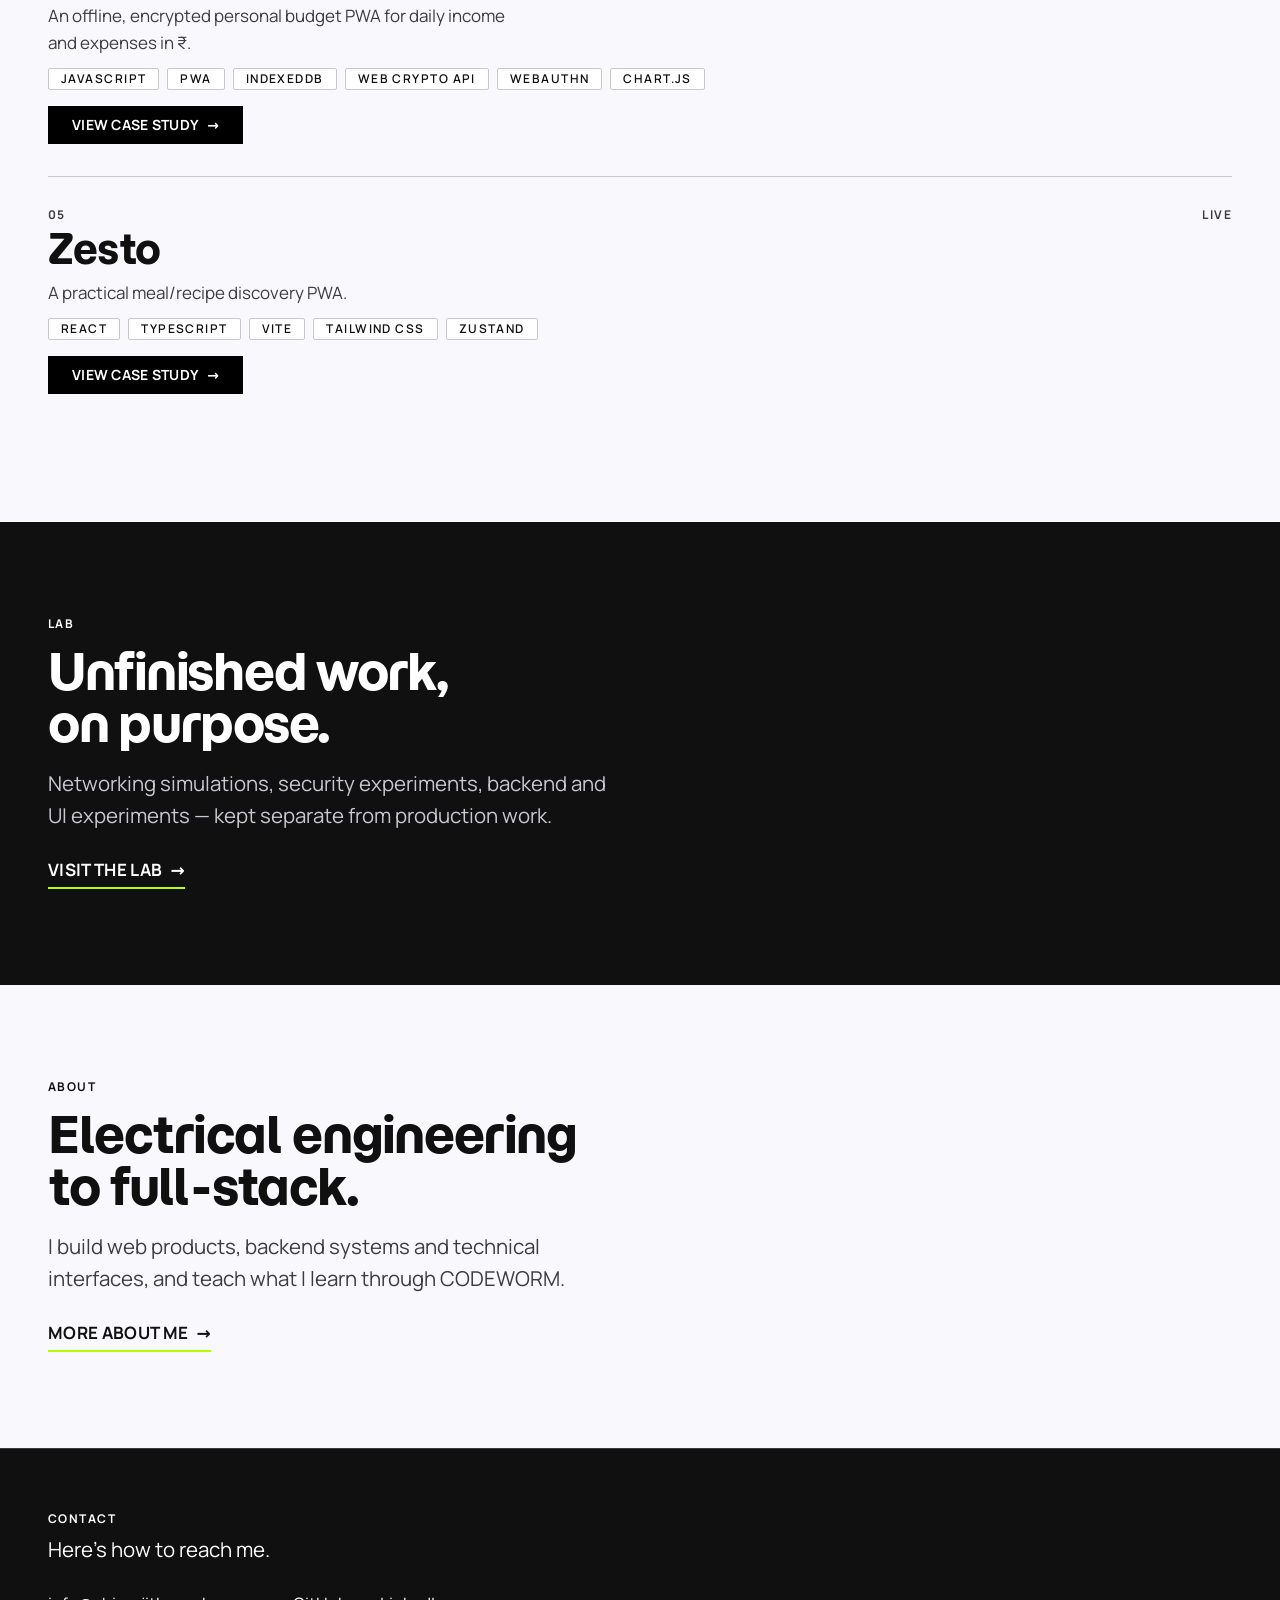
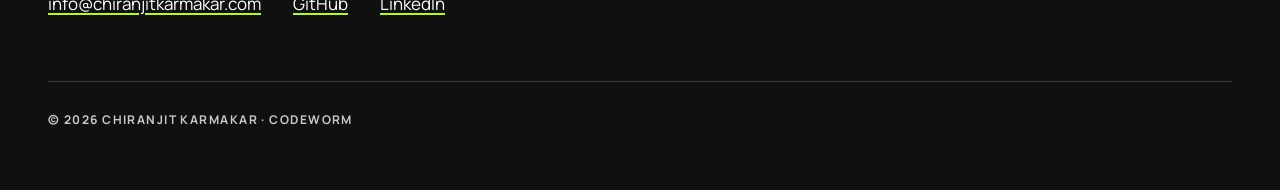
==== commit 5426f24a: "New title font, black case-study buttons, About update - Titles in Momo Trust Display; Manrope repla" ====
--- a/index.html
+++ b/index.html
@@ -2,7 +2,7 @@
       (function () {
         document.documentElement.classList.add('js');
       })();
-    </script><link rel="icon" type="image/png" href="/logo-48.png"><link rel="apple-touch-icon" href="/logo-180.png"><meta name="generator" content="Astro v7.3.3"><title>Chiranjit Karmakar — CODEWORM</title><meta name="description" content="Full-stack developer, designer and builder. Practical products, interfaces and technical experiments."><link rel="canonical" href="https://www.chiranjitkarmakar.com/"><!-- Open Graph --><meta property="og:type" content="website"><meta property="og:title" content="Chiranjit Karmakar — CODEWORM"><meta property="og:description" content="Full-stack developer, designer and builder. Practical products, interfaces and technical experiments."><meta property="og:url" content="https://www.chiranjitkarmakar.com/"><meta property="og:image" content="https://www.chiranjitkarmakar.com/logo.png"><meta property="og:site_name" content="Chiranjit Karmakar — CODEWORM"><!-- Twitter --><meta name="twitter:card" content="summary"><meta name="twitter:title" content="Chiranjit Karmakar — CODEWORM"><meta name="twitter:description" content="Full-stack developer, designer and builder. Practical products, interfaces and technical experiments."><meta name="twitter:image" content="https://www.chiranjitkarmakar.com/logo.png"><meta name="astro-view-transitions-enabled" content="true"><meta name="astro-view-transitions-fallback" content="animate"><script type="module" src="/_astro/ClientRouter.astro_astro_type_script_index_0_lang.CYDbzu1r.js"></script><link rel="stylesheet" href="/_astro/BaseLayout.Wt84N5hY.css"><link rel="stylesheet" href="/_astro/LinkArrow.CSwGTnBb.css"><style>.hero[data-astro-cid-lcdefpme]{padding-block:var(--space-96) var(--space-64)}.hero__name[data-astro-cid-lcdefpme]{margin-top:var(--space-16)}.hero__logo[data-astro-cid-lcdefpme]{display:none}@media (width<=767px){.hero[data-astro-cid-lcdefpme]{padding-top:var(--space-48)}.hero__logo[data-astro-cid-lcdefpme]{margin-bottom:var(--space-16);border-radius:var(--radius-sm);display:block}}.hero__statement[data-astro-cid-lcdefpme]{margin-top:var(--space-32);max-width:560px;color:var(--muted)}.section-head[data-astro-cid-lcdefpme]{justify-content:space-between;align-items:baseline;gap:var(--space-24);flex-wrap:wrap;display:flex}.work-list[data-astro-cid-lcdefpme]{margin-top:var(--space-32);flex-direction:column;display:flex}.work-item[data-astro-cid-lcdefpme]{padding-block:var(--space-32);border-top:var(--border-width) solid var(--border);gap:var(--space-8);flex-direction:column;display:flex}.work-item__head[data-astro-cid-lcdefpme]{justify-content:space-between;display:flex}.work-item__description[data-astro-cid-lcdefpme]{max-width:480px;color:var(--muted)}.work-item__pending[data-astro-cid-lcdefpme]{margin-top:var(--space-8)}.work-item__tags[data-astro-cid-lcdefpme]{margin-top:var(--space-4)}.work-item[data-astro-cid-lcdefpme] .link-arrow{margin-top:var(--space-8);align-self:flex-start}.lab__heading[data-astro-cid-lcdefpme],.about__heading[data-astro-cid-lcdefpme]{margin-top:var(--space-16);max-width:560px}.lab__note[data-astro-cid-lcdefpme],.about__note[data-astro-cid-lcdefpme]{margin-top:var(--space-16);max-width:560px;color:var(--muted)}.lab__link,.about__link{margin-top:var(--space-24)}
+    </script><link rel="icon" type="image/png" href="/logo-48.png"><link rel="apple-touch-icon" href="/logo-180.png"><meta name="generator" content="Astro v7.3.3"><title>Chiranjit Karmakar — CODEWORM</title><meta name="description" content="Full-stack developer, designer and builder. Practical products, interfaces and technical experiments."><link rel="canonical" href="https://www.chiranjitkarmakar.com/"><!-- Open Graph --><meta property="og:type" content="website"><meta property="og:title" content="Chiranjit Karmakar — CODEWORM"><meta property="og:description" content="Full-stack developer, designer and builder. Practical products, interfaces and technical experiments."><meta property="og:url" content="https://www.chiranjitkarmakar.com/"><meta property="og:image" content="https://www.chiranjitkarmakar.com/logo.png"><meta property="og:site_name" content="Chiranjit Karmakar — CODEWORM"><!-- Twitter --><meta name="twitter:card" content="summary"><meta name="twitter:title" content="Chiranjit Karmakar — CODEWORM"><meta name="twitter:description" content="Full-stack developer, designer and builder. Practical products, interfaces and technical experiments."><meta name="twitter:image" content="https://www.chiranjitkarmakar.com/logo.png"><meta name="astro-view-transitions-enabled" content="true"><meta name="astro-view-transitions-fallback" content="animate"><script type="module" src="/_astro/ClientRouter.astro_astro_type_script_index_0_lang.CYDbzu1r.js"></script><link rel="stylesheet" href="/_astro/BaseLayout.rJfuTeXN.css"><link rel="stylesheet" href="/_astro/LinkArrow.CSwGTnBb.css"><style>.hero[data-astro-cid-lcdefpme]{padding-block:var(--space-96) var(--space-64)}.hero__name[data-astro-cid-lcdefpme]{margin-top:var(--space-16)}.hero__logo[data-astro-cid-lcdefpme]{display:none}@media (width<=767px){.hero[data-astro-cid-lcdefpme]{padding-top:var(--space-48)}.hero__logo[data-astro-cid-lcdefpme]{margin-bottom:var(--space-16);border-radius:var(--radius-sm);display:block}}.hero__statement[data-astro-cid-lcdefpme]{margin-top:var(--space-32);max-width:560px;color:var(--muted)}.section-head[data-astro-cid-lcdefpme]{justify-content:space-between;align-items:baseline;gap:var(--space-24);flex-wrap:wrap;display:flex}.work-list[data-astro-cid-lcdefpme]{margin-top:var(--space-32);flex-direction:column;display:flex}.work-item[data-astro-cid-lcdefpme]{padding-block:var(--space-32);border-top:var(--border-width) solid var(--border);gap:var(--space-8);flex-direction:column;display:flex}.work-item__head[data-astro-cid-lcdefpme]{justify-content:space-between;display:flex}.work-item__title[data-astro-cid-lcdefpme]{font-size:clamp(1.75rem,1.4rem + 1.6vw,2.5rem);line-height:var(--lh-heading)}.work-item__description[data-astro-cid-lcdefpme]{max-width:480px;color:var(--muted)}.work-item__pending[data-astro-cid-lcdefpme]{margin-top:var(--space-8)}.work-item__tags[data-astro-cid-lcdefpme]{margin-top:var(--space-4)}.work-item[data-astro-cid-lcdefpme] .link-arrow{margin-top:var(--space-8);align-self:flex-start}.lab__heading[data-astro-cid-lcdefpme],.about__heading[data-astro-cid-lcdefpme]{margin-top:var(--space-16);max-width:560px}.lab__note[data-astro-cid-lcdefpme],.about__note[data-astro-cid-lcdefpme]{margin-top:var(--space-16);max-width:560px;color:var(--muted)}.lab__link,.about__link{margin-top:var(--space-24)}
 </style><style>[data-astro-transition-scope="astro-typyj2n2-1"] { view-transition-name: site-header; }@layer astro { ::view-transition-old(site-header) { 
 	animation-duration: 180ms;
 	animation-timing-function: cubic-bezier(0.76, 0, 0.24, 1);
@@ -40,4 +40,4 @@
 	animation-timing-function: cubic-bezier(0.76, 0, 0.24, 1);
 	animation-fill-mode: both;
 	animation-name: astroFadeIn; }</style></head><body><a class="skip-link" href="#main">Skip to content</a><script type="application/ld+json">{"@context":"https://schema.org","@type":"Person","name":"Chiranjit Karmakar","url":"https://www.chiranjitkarmakar.com/","jobTitle":"Full-stack Developer","email":"info@chiranjitkarmakar.com","sameAs":["https://github.com/chiranjit2020","https://www.linkedin.com/in/chiranjit-karmakar-6b8639203"],"founder":{"@type":"Organization","name":"CODEWORM"}}</script><header data-astro-transition-persist="site-header" data-astro-transition-scope="astro-typyj2n2-1" class="site-header" data-astro-cid-fzpbxy5g><div class="container site-header__inner" data-astro-cid-fzpbxy5g><a class="site-header__brand" href="/" aria-label="Chiranjit Karmakar — home" data-astro-cid-fzpbxy5g><img class="site-header__logo" src="/logo-64.png" alt="" width="32" height="32" data-astro-cid-fzpbxy5g></a><nav aria-label="Primary" data-astro-cid-fzpbxy5g><ul class="site-header__nav" data-astro-cid-fzpbxy5g><li data-astro-cid-fzpbxy5g><a class="text-nav site-header__link" href="/work" data-astro-cid-fzpbxy5g>Work</a></li><li data-astro-cid-fzpbxy5g><a class="text-nav site-header__link" href="/lab" data-astro-cid-fzpbxy5g>Lab</a></li><li data-astro-cid-fzpbxy5g><a class="text-nav site-header__link" href="/writing" data-astro-cid-fzpbxy5g>Writing</a></li><li data-astro-cid-fzpbxy5g><a class="text-nav site-header__link" href="/about" data-astro-cid-fzpbxy5g>About</a></li></ul></nav></div></header><!-- Outside <header>: the header's view-transition name makes it its own
-     stacking context, which would trap this fixed bar beneath page content. --><nav class="tabbar" aria-label="Primary (mobile)" data-astro-cid-fzpbxy5g><div class="tabbar__glass" aria-hidden="true" data-astro-cid-fzpbxy5g></div><div class="tabbar__edge" aria-hidden="true" data-astro-cid-fzpbxy5g><span class="tabbar__edge-side tabbar__edge-side--left" data-astro-cid-fzpbxy5g></span><svg class="tabbar__edge-notch" viewBox="0 0 120 68" data-astro-cid-fzpbxy5g><path class="tabbar__edge-line" d="M0 0.5H10C22 0.5 26 6 30 14A36 36 0 0 0 90 14C94 6 98 0.5 110 0.5H120" data-astro-cid-fzpbxy5g></path><path class="tabbar__edge-shine" d="M0 1.5H10C21.5 1.5 25.2 7 29.2 14.6A36 36 0 0 0 90.8 14.6C94.8 7 98.5 1.5 110 1.5H120" data-astro-cid-fzpbxy5g></path></svg><span class="tabbar__edge-side tabbar__edge-side--right" data-astro-cid-fzpbxy5g></span></div><ul class="tabbar__list" data-astro-cid-fzpbxy5g><li data-astro-cid-fzpbxy5g><a class="tabbar__link" href="/" aria-current="page" data-astro-cid-fzpbxy5g><svg class="tabbar__icon" viewBox="0 0 24 24" aria-hidden="true" data-astro-cid-fzpbxy5g><path d="M3 10.5 12 3l9 7.5"/><path d="M5 9v11a1 1 0 0 0 1 1h4v-6h4v6h4a1 1 0 0 0 1-1V9"/></svg><span data-astro-cid-fzpbxy5g>Home</span></a></li><li data-astro-cid-fzpbxy5g><a class="tabbar__link" href="/lab" data-astro-cid-fzpbxy5g><svg class="tabbar__icon" viewBox="0 0 24 24" aria-hidden="true" data-astro-cid-fzpbxy5g><path d="M9 3h6"/><path d="M10 3v6.5L4.6 18.2A1.8 1.8 0 0 0 6.1 21h11.8a1.8 1.8 0 0 0 1.5-2.8L14 9.5V3"/><path d="M7.2 15h9.6"/></svg><span data-astro-cid-fzpbxy5g>Lab</span></a></li><li class="tabbar__center" data-astro-cid-fzpbxy5g><a class="tabbar__link tabbar__primary" href="/work" data-astro-cid-fzpbxy5g><svg class="tabbar__icon" viewBox="0 0 24 24" aria-hidden="true" data-astro-cid-fzpbxy5g><rect x="3" y="7" width="18" height="13" rx="2"/><path d="M8 7V5a2 2 0 0 1 2-2h4a2 2 0 0 1 2 2v2"/><path d="M3 13h18"/></svg><span data-astro-cid-fzpbxy5g>Work</span></a></li><li data-astro-cid-fzpbxy5g><a class="tabbar__link" href="/writing" data-astro-cid-fzpbxy5g><svg class="tabbar__icon" viewBox="0 0 24 24" aria-hidden="true" data-astro-cid-fzpbxy5g><path d="M12 20h9"/><path d="M16.4 3.6a2.1 2.1 0 1 1 3 3L7 19l-4 1 1-4Z"/></svg><span data-astro-cid-fzpbxy5g>Writing</span></a></li><li data-astro-cid-fzpbxy5g><a class="tabbar__link" href="/about" data-astro-cid-fzpbxy5g><svg class="tabbar__icon" viewBox="0 0 24 24" aria-hidden="true" data-astro-cid-fzpbxy5g><circle cx="12" cy="8" r="4"/><path d="M4 21a8 8 0 0 1 16 0"/></svg><span data-astro-cid-fzpbxy5g>About</span></a></li></ul></nav><script type="module">function e(){let e=window.location.pathname;document.querySelectorAll(`.site-header__link, .tabbar__link`).forEach(t=>{let n=t.getAttribute(`href`);(n===`/`?e===`/`:n&&e.startsWith(n))?t.setAttribute(`aria-current`,`page`):t.removeAttribute(`aria-current`)})}e(),document.addEventListener(`astro:after-swap`,e);</script><main id="main" data-astro-cid-lcdefpme><!-- IDENTITY --><section class="container hero" data-astro-cid-lcdefpme><img class="hero__logo" src="/logo-64.png" alt="Chiranjit Karmakar" width="40" height="40" data-astro-cid-lcdefpme><p class="text-label" data-astro-cid-lcdefpme>Founder of HOWDY and CODEWORM</p><h1 class="text-display hero__name" data-astro-cid-lcdefpme>Chiranjit<br data-astro-cid-lcdefpme>Karmakar</h1><p class="text-body-lg hero__statement" data-astro-cid-lcdefpme>Full-stack developer, designer and builder creating practical products, interfaces and technical experiments.</p></section><!-- SELECTED WORK --><section class="container section" id="work" data-astro-cid-lcdefpme><div class="section-head" data-astro-cid-lcdefpme><p class="text-label" data-astro-cid-lcdefpme>Selected work</p><a class="link-arrow" href="/work"><span>All work</span><span class="link-arrow__arrow" aria-hidden="true">→</span></a></div><ol class="work-list" data-astro-cid-lcdefpme><li class="work-item" data-reveal data-astro-cid-lcdefpme><div class="work-item__head" data-astro-cid-lcdefpme><p class="text-meta" data-astro-cid-lcdefpme>01</p><p class="text-meta work-item__status" data-astro-cid-lcdefpme>Live</p></div><h2 class="text-h3" data-astro-cid-lcdefpme>Howdy</h2><p class="text-body work-item__description" data-astro-cid-lcdefpme>A small, friendly social network for the people you actually know — no algorithmic feed, no follower counts.</p><ul class="tag-list work-item__tags" data-astro-cid-lcdefpme><li class="tag" data-astro-cid-lcdefpme>Next.js</li><li class="tag" data-astro-cid-lcdefpme>React</li><li class="tag" data-astro-cid-lcdefpme>TypeScript</li><li class="tag" data-astro-cid-lcdefpme>PostgreSQL</li><li class="tag" data-astro-cid-lcdefpme>Drizzle</li><li class="tag" data-astro-cid-lcdefpme>Redis</li><li class="tag" data-astro-cid-lcdefpme>WebSockets</li><li class="tag" data-astro-cid-lcdefpme>Tailwind CSS</li></ul><a class="link-arrow" href="/work/howdy"><span>View case study</span><span class="link-arrow__arrow" aria-hidden="true">→</span></a></li><li class="work-item" data-reveal data-astro-cid-lcdefpme><div class="work-item__head" data-astro-cid-lcdefpme><p class="text-meta" data-astro-cid-lcdefpme>02</p><p class="text-meta work-item__status" data-astro-cid-lcdefpme>In testing</p></div><h2 class="text-h3" data-astro-cid-lcdefpme>Roomie</h2><p class="text-body work-item__description" data-astro-cid-lcdefpme>A serverless, peer-to-peer LAN messenger for Windows.</p><ul class="tag-list work-item__tags" data-astro-cid-lcdefpme><li class="tag" data-astro-cid-lcdefpme>C#</li><li class="tag" data-astro-cid-lcdefpme>.NET 10</li><li class="tag" data-astro-cid-lcdefpme>WPF</li><li class="tag" data-astro-cid-lcdefpme>TLS</li><li class="tag" data-astro-cid-lcdefpme>SQLite</li><li class="tag" data-astro-cid-lcdefpme>MSIX</li></ul><a class="link-arrow" href="/work/roomie"><span>View case study</span><span class="link-arrow__arrow" aria-hidden="true">→</span></a></li><li class="work-item" data-reveal data-astro-cid-lcdefpme><div class="work-item__head" data-astro-cid-lcdefpme><p class="text-meta" data-astro-cid-lcdefpme>03</p><p class="text-meta work-item__status" data-astro-cid-lcdefpme>Live</p></div><h2 class="text-h3" data-astro-cid-lcdefpme>AasPaas</h2><p class="text-body work-item__description" data-astro-cid-lcdefpme>Community-powered local place discovery.</p><ul class="tag-list work-item__tags" data-astro-cid-lcdefpme><li class="tag" data-astro-cid-lcdefpme>Next.js</li><li class="tag" data-astro-cid-lcdefpme>TypeScript</li><li class="tag" data-astro-cid-lcdefpme>Tailwind CSS</li><li class="tag" data-astro-cid-lcdefpme>MongoDB Atlas</li><li class="tag" data-astro-cid-lcdefpme>shadcn/ui</li></ul><a class="link-arrow" href="/work/aaspaas"><span>View case study</span><span class="link-arrow__arrow" aria-hidden="true">→</span></a></li><li class="work-item" data-reveal data-astro-cid-lcdefpme><div class="work-item__head" data-astro-cid-lcdefpme><p class="text-meta" data-astro-cid-lcdefpme>04</p><p class="text-meta work-item__status" data-astro-cid-lcdefpme>Live</p></div><h2 class="text-h3" data-astro-cid-lcdefpme>Bt. Budget Tracker</h2><p class="text-body work-item__description" data-astro-cid-lcdefpme>An offline, encrypted personal budget PWA for daily income and expenses in ₹.</p><ul class="tag-list work-item__tags" data-astro-cid-lcdefpme><li class="tag" data-astro-cid-lcdefpme>JavaScript</li><li class="tag" data-astro-cid-lcdefpme>PWA</li><li class="tag" data-astro-cid-lcdefpme>IndexedDB</li><li class="tag" data-astro-cid-lcdefpme>Web Crypto API</li><li class="tag" data-astro-cid-lcdefpme>WebAuthn</li><li class="tag" data-astro-cid-lcdefpme>Chart.js</li></ul><a class="link-arrow" href="/work/budget-tracker"><span>View case study</span><span class="link-arrow__arrow" aria-hidden="true">→</span></a></li><li class="work-item" data-reveal data-astro-cid-lcdefpme><div class="work-item__head" data-astro-cid-lcdefpme><p class="text-meta" data-astro-cid-lcdefpme>05</p><p class="text-meta work-item__status" data-astro-cid-lcdefpme>Live</p></div><h2 class="text-h3" data-astro-cid-lcdefpme>Zesto</h2><p class="text-body work-item__description" data-astro-cid-lcdefpme>A practical meal/recipe discovery PWA.</p><ul class="tag-list work-item__tags" data-astro-cid-lcdefpme><li class="tag" data-astro-cid-lcdefpme>React</li><li class="tag" data-astro-cid-lcdefpme>TypeScript</li><li class="tag" data-astro-cid-lcdefpme>Vite</li><li class="tag" data-astro-cid-lcdefpme>Tailwind CSS</li><li class="tag" data-astro-cid-lcdefpme>Zustand</li></ul><a class="link-arrow" href="/work/zesto"><span>View case study</span><span class="link-arrow__arrow" aria-hidden="true">→</span></a></li></ol></section><!-- LAB --><section class="section-inverse section" id="lab" data-astro-cid-lcdefpme><div class="container" data-reveal data-astro-cid-lcdefpme><p class="text-label" data-astro-cid-lcdefpme>Lab</p><h2 class="text-h2 lab__heading" data-astro-cid-lcdefpme>Unfinished work, on purpose.</h2><p class="text-body-lg lab__note" data-astro-cid-lcdefpme>Networking simulations, security experiments, backend and UI experiments — kept separate from production work.</p><a class="link-arrow lab__link" href="/lab"><span>Visit the lab</span><span class="link-arrow__arrow" aria-hidden="true">→</span></a></div></section><!-- ABOUT --><section class="container section" id="about" data-reveal data-astro-cid-lcdefpme><p class="text-label" data-astro-cid-lcdefpme>About</p><h2 class="text-h2 about__heading" data-astro-cid-lcdefpme>Electrical engineering to full-stack.</h2><p class="text-body-lg about__note" data-astro-cid-lcdefpme>I build web products, backend systems and technical interfaces, and teach what I learn through CODEWORM.</p><a class="link-arrow about__link" href="/about"><span>More about me</span><span class="link-arrow__arrow" aria-hidden="true">→</span></a></section></main><footer class="site-footer section-inverse" data-astro-cid-nns7i3if><div class="container site-footer__inner" data-astro-cid-nns7i3if><div data-astro-cid-nns7i3if><p class="text-label" data-astro-cid-nns7i3if>Contact</p><p class="text-body-lg site-footer__lead" data-astro-cid-nns7i3if>Here's how to reach me.</p><ul class="site-footer__links" data-astro-cid-nns7i3if><li data-astro-cid-nns7i3if><a class="link-underline" href="mailto:info@chiranjitkarmakar.com" data-astro-cid-nns7i3if>info@chiranjitkarmakar.com</a></li><li data-astro-cid-nns7i3if><a class="link-underline" href="https://github.com/chiranjit2020" target="_blank" rel="noopener noreferrer" data-astro-cid-nns7i3if>GitHub</a></li><li data-astro-cid-nns7i3if><a class="link-underline" href="https://www.linkedin.com/in/chiranjit-karmakar-6b8639203" target="_blank" rel="noopener noreferrer" data-astro-cid-nns7i3if>LinkedIn</a></li></ul></div><div class="site-footer__bottom" data-astro-cid-nns7i3if><p class="text-meta site-footer__meta" data-astro-cid-nns7i3if>© 2026 Chiranjit Karmakar · CODEWORM</p></div></div></footer><script type="module">function e(){let e=document.querySelectorAll(`[data-reveal]:not(.is-visible)`);if(e.length===0)return;let t=()=>e.forEach(e=>e.classList.add(`is-visible`)),n=window.matchMedia(`(prefers-reduced-motion: reduce)`).matches;if(!(`IntersectionObserver`in window)||n){t();return}let r=new IntersectionObserver(e=>{for(let t of e)t.isIntersecting&&(t.target.classList.add(`is-visible`),r.unobserve(t.target))},{threshold:.15,rootMargin:`0px 0px -40px 0px`});e.forEach(e=>r.observe(e)),setTimeout(()=>{r.disconnect(),t()},1e3)}document.addEventListener(`astro:page-load`,e);</script></body></html>+     stacking context, which would trap this fixed bar beneath page content. --><nav class="tabbar" aria-label="Primary (mobile)" data-astro-cid-fzpbxy5g><div class="tabbar__glass" aria-hidden="true" data-astro-cid-fzpbxy5g></div><div class="tabbar__edge" aria-hidden="true" data-astro-cid-fzpbxy5g><span class="tabbar__edge-side tabbar__edge-side--left" data-astro-cid-fzpbxy5g></span><svg class="tabbar__edge-notch" viewBox="0 0 120 68" data-astro-cid-fzpbxy5g><path class="tabbar__edge-line" d="M0 0.5H10C22 0.5 26 6 30 14A36 36 0 0 0 90 14C94 6 98 0.5 110 0.5H120" data-astro-cid-fzpbxy5g></path><path class="tabbar__edge-shine" d="M0 1.5H10C21.5 1.5 25.2 7 29.2 14.6A36 36 0 0 0 90.8 14.6C94.8 7 98.5 1.5 110 1.5H120" data-astro-cid-fzpbxy5g></path></svg><span class="tabbar__edge-side tabbar__edge-side--right" data-astro-cid-fzpbxy5g></span></div><ul class="tabbar__list" data-astro-cid-fzpbxy5g><li data-astro-cid-fzpbxy5g><a class="tabbar__link" href="/" aria-current="page" data-astro-cid-fzpbxy5g><svg class="tabbar__icon" viewBox="0 0 24 24" aria-hidden="true" data-astro-cid-fzpbxy5g><path d="M3 10.5 12 3l9 7.5"/><path d="M5 9v11a1 1 0 0 0 1 1h4v-6h4v6h4a1 1 0 0 0 1-1V9"/></svg><span data-astro-cid-fzpbxy5g>Home</span></a></li><li data-astro-cid-fzpbxy5g><a class="tabbar__link" href="/lab" data-astro-cid-fzpbxy5g><svg class="tabbar__icon" viewBox="0 0 24 24" aria-hidden="true" data-astro-cid-fzpbxy5g><path d="M9 3h6"/><path d="M10 3v6.5L4.6 18.2A1.8 1.8 0 0 0 6.1 21h11.8a1.8 1.8 0 0 0 1.5-2.8L14 9.5V3"/><path d="M7.2 15h9.6"/></svg><span data-astro-cid-fzpbxy5g>Lab</span></a></li><li class="tabbar__center" data-astro-cid-fzpbxy5g><a class="tabbar__link tabbar__primary" href="/work" data-astro-cid-fzpbxy5g><svg class="tabbar__icon" viewBox="0 0 24 24" aria-hidden="true" data-astro-cid-fzpbxy5g><rect x="3" y="7" width="18" height="13" rx="2"/><path d="M8 7V5a2 2 0 0 1 2-2h4a2 2 0 0 1 2 2v2"/><path d="M3 13h18"/></svg><span data-astro-cid-fzpbxy5g>Work</span></a></li><li data-astro-cid-fzpbxy5g><a class="tabbar__link" href="/writing" data-astro-cid-fzpbxy5g><svg class="tabbar__icon" viewBox="0 0 24 24" aria-hidden="true" data-astro-cid-fzpbxy5g><path d="M12 20h9"/><path d="M16.4 3.6a2.1 2.1 0 1 1 3 3L7 19l-4 1 1-4Z"/></svg><span data-astro-cid-fzpbxy5g>Writing</span></a></li><li data-astro-cid-fzpbxy5g><a class="tabbar__link" href="/about" data-astro-cid-fzpbxy5g><svg class="tabbar__icon" viewBox="0 0 24 24" aria-hidden="true" data-astro-cid-fzpbxy5g><circle cx="12" cy="8" r="4"/><path d="M4 21a8 8 0 0 1 16 0"/></svg><span data-astro-cid-fzpbxy5g>About</span></a></li></ul></nav><script type="module">function e(){let e=window.location.pathname;document.querySelectorAll(`.site-header__link, .tabbar__link`).forEach(t=>{let n=t.getAttribute(`href`);(n===`/`?e===`/`:n&&e.startsWith(n))?t.setAttribute(`aria-current`,`page`):t.removeAttribute(`aria-current`)})}e(),document.addEventListener(`astro:after-swap`,e);</script><main id="main" data-astro-cid-lcdefpme><!-- IDENTITY --><section class="container hero" data-astro-cid-lcdefpme><img class="hero__logo" src="/logo-64.png" alt="Chiranjit Karmakar" width="40" height="40" data-astro-cid-lcdefpme><p class="text-label" data-astro-cid-lcdefpme>Founder of HOWDY and CODEWORM</p><h1 class="text-display hero__name" data-astro-cid-lcdefpme>Chiranjit<br data-astro-cid-lcdefpme>Karmakar</h1><p class="text-body-lg hero__statement" data-astro-cid-lcdefpme>Full-stack developer, designer and builder creating practical products, interfaces and technical experiments.</p></section><!-- SELECTED WORK --><section class="container section" id="work" data-astro-cid-lcdefpme><div class="section-head" data-astro-cid-lcdefpme><p class="text-label" data-astro-cid-lcdefpme>Selected work</p><a class="link-arrow" href="/work"><span>All work</span><span class="link-arrow__arrow" aria-hidden="true">→</span></a></div><ol class="work-list" data-astro-cid-lcdefpme><li class="work-item" data-reveal data-astro-cid-lcdefpme><div class="work-item__head" data-astro-cid-lcdefpme><p class="text-meta" data-astro-cid-lcdefpme>01</p><p class="text-meta work-item__status" data-astro-cid-lcdefpme>Live</p></div><h2 class="text-h3 work-item__title" data-astro-cid-lcdefpme>Howdy</h2><p class="text-body work-item__description" data-astro-cid-lcdefpme>A small, friendly social network for the people you actually know — no algorithmic feed, no follower counts.</p><ul class="tag-list work-item__tags" data-astro-cid-lcdefpme><li class="tag" data-astro-cid-lcdefpme>Next.js</li><li class="tag" data-astro-cid-lcdefpme>React</li><li class="tag" data-astro-cid-lcdefpme>TypeScript</li><li class="tag" data-astro-cid-lcdefpme>PostgreSQL</li><li class="tag" data-astro-cid-lcdefpme>Drizzle</li><li class="tag" data-astro-cid-lcdefpme>Redis</li><li class="tag" data-astro-cid-lcdefpme>WebSockets</li><li class="tag" data-astro-cid-lcdefpme>Tailwind CSS</li></ul><a class="link-arrow link-arrow--button" href="/work/howdy"><span>View case study</span><span class="link-arrow__arrow" aria-hidden="true">→</span></a></li><li class="work-item" data-reveal data-astro-cid-lcdefpme><div class="work-item__head" data-astro-cid-lcdefpme><p class="text-meta" data-astro-cid-lcdefpme>02</p><p class="text-meta work-item__status" data-astro-cid-lcdefpme>In testing</p></div><h2 class="text-h3 work-item__title" data-astro-cid-lcdefpme>Roomie</h2><p class="text-body work-item__description" data-astro-cid-lcdefpme>A serverless, peer-to-peer LAN messenger for Windows.</p><ul class="tag-list work-item__tags" data-astro-cid-lcdefpme><li class="tag" data-astro-cid-lcdefpme>C#</li><li class="tag" data-astro-cid-lcdefpme>.NET 10</li><li class="tag" data-astro-cid-lcdefpme>WPF</li><li class="tag" data-astro-cid-lcdefpme>TLS</li><li class="tag" data-astro-cid-lcdefpme>SQLite</li><li class="tag" data-astro-cid-lcdefpme>MSIX</li></ul><a class="link-arrow link-arrow--button" href="/work/roomie"><span>View case study</span><span class="link-arrow__arrow" aria-hidden="true">→</span></a></li><li class="work-item" data-reveal data-astro-cid-lcdefpme><div class="work-item__head" data-astro-cid-lcdefpme><p class="text-meta" data-astro-cid-lcdefpme>03</p><p class="text-meta work-item__status" data-astro-cid-lcdefpme>Live</p></div><h2 class="text-h3 work-item__title" data-astro-cid-lcdefpme>AasPaas</h2><p class="text-body work-item__description" data-astro-cid-lcdefpme>Community-powered local place discovery.</p><ul class="tag-list work-item__tags" data-astro-cid-lcdefpme><li class="tag" data-astro-cid-lcdefpme>Next.js</li><li class="tag" data-astro-cid-lcdefpme>TypeScript</li><li class="tag" data-astro-cid-lcdefpme>Tailwind CSS</li><li class="tag" data-astro-cid-lcdefpme>MongoDB Atlas</li><li class="tag" data-astro-cid-lcdefpme>shadcn/ui</li></ul><a class="link-arrow link-arrow--button" href="/work/aaspaas"><span>View case study</span><span class="link-arrow__arrow" aria-hidden="true">→</span></a></li><li class="work-item" data-reveal data-astro-cid-lcdefpme><div class="work-item__head" data-astro-cid-lcdefpme><p class="text-meta" data-astro-cid-lcdefpme>04</p><p class="text-meta work-item__status" data-astro-cid-lcdefpme>Live</p></div><h2 class="text-h3 work-item__title" data-astro-cid-lcdefpme>Bt. Budget Tracker</h2><p class="text-body work-item__description" data-astro-cid-lcdefpme>An offline, encrypted personal budget PWA for daily income and expenses in ₹.</p><ul class="tag-list work-item__tags" data-astro-cid-lcdefpme><li class="tag" data-astro-cid-lcdefpme>JavaScript</li><li class="tag" data-astro-cid-lcdefpme>PWA</li><li class="tag" data-astro-cid-lcdefpme>IndexedDB</li><li class="tag" data-astro-cid-lcdefpme>Web Crypto API</li><li class="tag" data-astro-cid-lcdefpme>WebAuthn</li><li class="tag" data-astro-cid-lcdefpme>Chart.js</li></ul><a class="link-arrow link-arrow--button" href="/work/budget-tracker"><span>View case study</span><span class="link-arrow__arrow" aria-hidden="true">→</span></a></li><li class="work-item" data-reveal data-astro-cid-lcdefpme><div class="work-item__head" data-astro-cid-lcdefpme><p class="text-meta" data-astro-cid-lcdefpme>05</p><p class="text-meta work-item__status" data-astro-cid-lcdefpme>Live</p></div><h2 class="text-h3 work-item__title" data-astro-cid-lcdefpme>Zesto</h2><p class="text-body work-item__description" data-astro-cid-lcdefpme>A practical meal/recipe discovery PWA.</p><ul class="tag-list work-item__tags" data-astro-cid-lcdefpme><li class="tag" data-astro-cid-lcdefpme>React</li><li class="tag" data-astro-cid-lcdefpme>TypeScript</li><li class="tag" data-astro-cid-lcdefpme>Vite</li><li class="tag" data-astro-cid-lcdefpme>Tailwind CSS</li><li class="tag" data-astro-cid-lcdefpme>Zustand</li></ul><a class="link-arrow link-arrow--button" href="/work/zesto"><span>View case study</span><span class="link-arrow__arrow" aria-hidden="true">→</span></a></li></ol></section><!-- LAB --><section class="section-inverse section" id="lab" data-astro-cid-lcdefpme><div class="container" data-reveal data-astro-cid-lcdefpme><p class="text-label" data-astro-cid-lcdefpme>Lab</p><h2 class="text-h2 lab__heading" data-astro-cid-lcdefpme>Unfinished work, on purpose.</h2><p class="text-body-lg lab__note" data-astro-cid-lcdefpme>Networking simulations, security experiments, backend and UI experiments — kept separate from production work.</p><a class="link-arrow lab__link" href="/lab"><span>Visit the lab</span><span class="link-arrow__arrow" aria-hidden="true">→</span></a></div></section><!-- ABOUT --><section class="container section" id="about" data-reveal data-astro-cid-lcdefpme><p class="text-label" data-astro-cid-lcdefpme>About</p><h2 class="text-h2 about__heading" data-astro-cid-lcdefpme>Electrical engineering to full-stack.</h2><p class="text-body-lg about__note" data-astro-cid-lcdefpme>I build web products, backend systems and technical interfaces, and teach what I learn through CODEWORM.</p><a class="link-arrow about__link" href="/about"><span>More about me</span><span class="link-arrow__arrow" aria-hidden="true">→</span></a></section></main><footer class="site-footer section-inverse" data-astro-cid-nns7i3if><div class="container site-footer__inner" data-astro-cid-nns7i3if><div data-astro-cid-nns7i3if><p class="text-label" data-astro-cid-nns7i3if>Contact</p><p class="text-body-lg site-footer__lead" data-astro-cid-nns7i3if>Here's how to reach me.</p><ul class="site-footer__links" data-astro-cid-nns7i3if><li data-astro-cid-nns7i3if><a class="link-underline" href="mailto:info@chiranjitkarmakar.com" data-astro-cid-nns7i3if>info@chiranjitkarmakar.com</a></li><li data-astro-cid-nns7i3if><a class="link-underline" href="https://github.com/chiranjit2020" target="_blank" rel="noopener noreferrer" data-astro-cid-nns7i3if>GitHub</a></li><li data-astro-cid-nns7i3if><a class="link-underline" href="https://www.linkedin.com/in/chiranjit-karmakar-6b8639203" target="_blank" rel="noopener noreferrer" data-astro-cid-nns7i3if>LinkedIn</a></li></ul></div><div class="site-footer__bottom" data-astro-cid-nns7i3if><p class="text-meta site-footer__meta" data-astro-cid-nns7i3if>© 2026 Chiranjit Karmakar · CODEWORM</p></div></div></footer><script type="module">function e(){let e=document.querySelectorAll(`[data-reveal]:not(.is-visible)`);if(e.length===0)return;let t=()=>e.forEach(e=>e.classList.add(`is-visible`)),n=window.matchMedia(`(prefers-reduced-motion: reduce)`).matches;if(!(`IntersectionObserver`in window)||n){t();return}let r=new IntersectionObserver(e=>{for(let t of e)t.isIntersecting&&(t.target.classList.add(`is-visible`),r.unobserve(t.target))},{threshold:.15,rootMargin:`0px 0px -40px 0px`});e.forEach(e=>r.observe(e)),setTimeout(()=>{r.disconnect(),t()},1e3)}document.addEventListener(`astro:page-load`,e);</script></body></html>
--- a/_astro/BaseLayout.rJfuTeXN.css
+++ b/_astro/BaseLayout.rJfuTeXN.css
@@ -0,0 +1 @@
+@font-face{font-family:Manrope;font-style:normal;font-display:swap;font-weight:400;src:url([data-uri])format("woff2"),url([data-uri])format("woff");unicode-range:U+460-52F,U+1C80-1C8A,U+20B4,U+2DE0-2DFF,U+A640-A69F,U+FE2E-FE2F}@font-face{font-family:Manrope;font-style:normal;font-display:swap;font-weight:400;src:url(/_astro/manrope-cyrillic-400-normal.BMzJvInZ.woff2)format("woff2"),url(/_astro/manrope-cyrillic-400-normal.Dvx59UGC.woff)format("woff");unicode-range:U+301,U+400-45F,U+490-491,U+4B0-4B1,U+2116}@font-face{font-family:Manrope;font-style:normal;font-display:swap;font-weight:400;src:url(/_astro/manrope-greek-400-normal.CM4qok81.woff2)format("woff2"),url(/_astro/manrope-greek-400-normal.DuX9RsAR.woff)format("woff");unicode-range:U+370-377,U+37A-37F,U+384-38A,U+38C,U+38E-3A1,U+3A3-3FF}@font-face{font-family:Manrope;font-style:normal;font-display:swap;font-weight:400;src:url(/_astro/manrope-vietnamese-400-normal.DHb3EETF.woff2)format("woff2"),url(/_astro/manrope-vietnamese-400-normal.D7E_mLGF.woff)format("woff");unicode-range:U+102-103,U+110-111,U+128-129,U+168-169,U+1A0-1A1,U+1AF-1B0,U+300-301,U+303-304,U+308-309,U+323,U+329,U+1EA0-1EF9,U+20AB}@font-face{font-family:Manrope;font-style:normal;font-display:swap;font-weight:400;src:url(/_astro/manrope-latin-ext-400-normal.CMDvPJRp.woff2)format("woff2"),url(/_astro/manrope-latin-ext-400-normal.C-X6QNXX.woff)format("woff");unicode-range:U+100-2BA,U+2BD-2C5,U+2C7-2CC,U+2CE-2D7,U+2DD-2FF,U+304,U+308,U+329,U+1D00-1DBF,U+1E00-1E9F,U+1EF2-1EFF,U+2020,U+20A0-20AB,U+20AD-20C0,U+2113,U+2C60-2C7F,U+A720-A7FF}@font-face{font-family:Manrope;font-style:normal;font-display:swap;font-weight:400;src:url(/_astro/manrope-latin-400-normal.PaqtzbVb.woff2)format("woff2"),url(/_astro/manrope-latin-400-normal.8tf8FM3T.woff)format("woff");unicode-range:U+??,U+131,U+152-153,U+2BB-2BC,U+2C6,U+2DA,U+2DC,U+304,U+308,U+329,U+2000-206F,U+20AC,U+2122,U+2191,U+2193,U+2212,U+2215,U+FEFF,U+FFFD}@font-face{font-family:Manrope;font-style:normal;font-display:swap;font-weight:500;src:url([data-uri])format("woff2"),url([data-uri])format("woff");unicode-range:U+460-52F,U+1C80-1C8A,U+20B4,U+2DE0-2DFF,U+A640-A69F,U+FE2E-FE2F}@font-face{font-family:Manrope;font-style:normal;font-display:swap;font-weight:500;src:url(/_astro/manrope-cyrillic-500-normal.B1OEZity.woff2)format("woff2"),url(/_astro/manrope-cyrillic-500-normal.CNwnNrRC.woff)format("woff");unicode-range:U+301,U+400-45F,U+490-491,U+4B0-4B1,U+2116}@font-face{font-family:Manrope;font-style:normal;font-display:swap;font-weight:500;src:url(/_astro/manrope-greek-500-normal.GeMIHyWm.woff2)format("woff2"),url(/_astro/manrope-greek-500-normal.DyxYGEtJ.woff)format("woff");unicode-range:U+370-377,U+37A-37F,U+384-38A,U+38C,U+38E-3A1,U+3A3-3FF}@font-face{font-family:Manrope;font-style:normal;font-display:swap;font-weight:500;src:url(/_astro/manrope-vietnamese-500-normal.DCXiE_xi.woff2)format("woff2"),url(/_astro/manrope-vietnamese-500-normal.DaZ8i3XM.woff)format("woff");unicode-range:U+102-103,U+110-111,U+128-129,U+168-169,U+1A0-1A1,U+1AF-1B0,U+300-301,U+303-304,U+308-309,U+323,U+329,U+1EA0-1EF9,U+20AB}@font-face{font-family:Manrope;font-style:normal;font-display:swap;font-weight:500;src:url(/_astro/manrope-latin-ext-500-normal.dm74KBQw.woff2)format("woff2"),url(/_astro/manrope-latin-ext-500-normal.EtoS1VaI.woff)format("woff");unicode-range:U+100-2BA,U+2BD-2C5,U+2C7-2CC,U+2CE-2D7,U+2DD-2FF,U+304,U+308,U+329,U+1D00-1DBF,U+1E00-1E9F,U+1EF2-1EFF,U+2020,U+20A0-20AB,U+20AD-20C0,U+2113,U+2C60-2C7F,U+A720-A7FF}@font-face{font-family:Manrope;font-style:normal;font-display:swap;font-weight:500;src:url(/_astro/manrope-latin-500-normal.BYYD-dBL.woff2)format("woff2"),url(/_astro/manrope-latin-500-normal.DMZssgOp.woff)format("woff");unicode-range:U+??,U+131,U+152-153,U+2BB-2BC,U+2C6,U+2DA,U+2DC,U+304,U+308,U+329,U+2000-206F,U+20AC,U+2122,U+2191,U+2193,U+2212,U+2215,U+FEFF,U+FFFD}@font-face{font-family:Manrope;font-style:normal;font-display:swap;font-weight:600;src:url([data-uri])format("woff2"),url([data-uri])format("woff");unicode-range:U+460-52F,U+1C80-1C8A,U+20B4,U+2DE0-2DFF,U+A640-A69F,U+FE2E-FE2F}@font-face{font-family:Manrope;font-style:normal;font-display:swap;font-weight:600;src:url(/_astro/manrope-cyrillic-600-normal.DvRl3Mj-.woff2)format("woff2"),url(/_astro/manrope-cyrillic-600-normal.It4mZcQk.woff)format("woff");unicode-range:U+301,U+400-45F,U+490-491,U+4B0-4B1,U+2116}@font-face{font-family:Manrope;font-style:normal;font-display:swap;font-weight:600;src:url(/_astro/manrope-greek-600-normal.BoRV6lzK.woff2)format("woff2"),url(/_astro/manrope-greek-600-normal.CF2i9ZRY.woff)format("woff");unicode-range:U+370-377,U+37A-37F,U+384-38A,U+38C,U+38E-3A1,U+3A3-3FF}@font-face{font-family:Manrope;font-style:normal;font-display:swap;font-weight:600;src:url(/_astro/manrope-vietnamese-600-normal.C1J5PCl_.woff2)format("woff2"),url(/_astro/manrope-vietnamese-600-normal.lA7a_7Ok.woff)format("woff");unicode-range:U+102-103,U+110-111,U+128-129,U+168-169,U+1A0-1A1,U+1AF-1B0,U+300-301,U+303-304,U+308-309,U+323,U+329,U+1EA0-1EF9,U+20AB}@font-face{font-family:Manrope;font-style:normal;font-display:swap;font-weight:600;src:url(/_astro/manrope-latin-ext-600-normal._gBojHdJ.woff2)format("woff2"),url(/_astro/manrope-latin-ext-600-normal.u5Pl7hTU.woff)format("woff");unicode-range:U+100-2BA,U+2BD-2C5,U+2C7-2CC,U+2CE-2D7,U+2DD-2FF,U+304,U+308,U+329,U+1D00-1DBF,U+1E00-1E9F,U+1EF2-1EFF,U+2020,U+20A0-20AB,U+20AD-20C0,U+2113,U+2C60-2C7F,U+A720-A7FF}@font-face{font-family:Manrope;font-style:normal;font-display:swap;font-weight:600;src:url(/_astro/manrope-latin-600-normal.4f0koTD-.woff2)format("woff2"),url(/_astro/manrope-latin-600-normal.BqgrALkZ.woff)format("woff");unicode-range:U+??,U+131,U+152-153,U+2BB-2BC,U+2C6,U+2DA,U+2DC,U+304,U+308,U+329,U+2000-206F,U+20AC,U+2122,U+2191,U+2193,U+2212,U+2215,U+FEFF,U+FFFD}@font-face{font-family:Manrope;font-style:normal;font-display:swap;font-weight:700;src:url([data-uri])format("woff2"),url([data-uri])format("woff");unicode-range:U+460-52F,U+1C80-1C8A,U+20B4,U+2DE0-2DFF,U+A640-A69F,U+FE2E-FE2F}@font-face{font-family:Manrope;font-style:normal;font-display:swap;font-weight:700;src:url(/_astro/manrope-cyrillic-700-normal.Dw_fZAg2.woff2)format("woff2"),url(/_astro/manrope-cyrillic-700-normal.7JNVKxyl.woff)format("woff");unicode-range:U+301,U+400-45F,U+490-491,U+4B0-4B1,U+2116}@font-face{font-family:Manrope;font-style:normal;font-display:swap;font-weight:700;src:url(/_astro/manrope-greek-700-normal.CHUG9PD8.woff2)format("woff2"),url(/_astro/manrope-greek-700-normal.DyfsrCpP.woff)format("woff");unicode-range:U+370-377,U+37A-37F,U+384-38A,U+38C,U+38E-3A1,U+3A3-3FF}@font-face{font-family:Manrope;font-style:normal;font-display:swap;font-weight:700;src:url(/_astro/manrope-vietnamese-700-normal.CUqMx5-1.woff2)format("woff2"),url(/_astro/manrope-vietnamese-700-normal.pt65Fn2Z.woff)format("woff");unicode-range:U+102-103,U+110-111,U+128-129,U+168-169,U+1A0-1A1,U+1AF-1B0,U+300-301,U+303-304,U+308-309,U+323,U+329,U+1EA0-1EF9,U+20AB}@font-face{font-family:Manrope;font-style:normal;font-display:swap;font-weight:700;src:url(/_astro/manrope-latin-ext-700-normal.DYOwVNan.woff2)format("woff2"),url(/_astro/manrope-latin-ext-700-normal.eVCcYqtJ.woff)format("woff");unicode-range:U+100-2BA,U+2BD-2C5,U+2C7-2CC,U+2CE-2D7,U+2DD-2FF,U+304,U+308,U+329,U+1D00-1DBF,U+1E00-1E9F,U+1EF2-1EFF,U+2020,U+20A0-20AB,U+20AD-20C0,U+2113,U+2C60-2C7F,U+A720-A7FF}@font-face{font-family:Manrope;font-style:normal;font-display:swap;font-weight:700;src:url(/_astro/manrope-latin-700-normal.BZp_XxE4.woff2)format("woff2"),url(/_astro/manrope-latin-700-normal.DGRFkw-m.woff)format("woff");unicode-range:U+??,U+131,U+152-153,U+2BB-2BC,U+2C6,U+2DA,U+2DC,U+304,U+308,U+329,U+2000-206F,U+20AC,U+2122,U+2191,U+2193,U+2212,U+2215,U+FEFF,U+FFFD}@font-face{font-family:Momo Trust Display;font-style:normal;font-display:swap;font-weight:400;src:url(/_astro/momo-trust-display-vietnamese-400-normal.Ckp2GjmW.woff2)format("woff2"),url(/_astro/momo-trust-display-vietnamese-400-normal.CftqFisF.woff)format("woff");unicode-range:U+102-103,U+110-111,U+128-129,U+168-169,U+1A0-1A1,U+1AF-1B0,U+300-301,U+303-304,U+308-309,U+323,U+329,U+1EA0-1EF9,U+20AB}@font-face{font-family:Momo Trust Display;font-style:normal;font-display:swap;font-weight:400;src:url(/_astro/momo-trust-display-latin-ext-400-normal.BMO4goVx.woff2)format("woff2"),url(/_astro/momo-trust-display-latin-ext-400-normal.CqDSAbBN.woff)format("woff");unicode-range:U+100-2BA,U+2BD-2C5,U+2C7-2CC,U+2CE-2D7,U+2DD-2FF,U+304,U+308,U+329,U+1D00-1DBF,U+1E00-1E9F,U+1EF2-1EFF,U+2020,U+20A0-20AB,U+20AD-20C0,U+2113,U+2C60-2C7F,U+A720-A7FF}@font-face{font-family:Momo Trust Display;font-style:normal;font-display:swap;font-weight:400;src:url(/_astro/momo-trust-display-latin-400-normal.y6xVpsUw.woff2)format("woff2"),url(/_astro/momo-trust-display-latin-400-normal.CiZrxJFv.woff)format("woff");unicode-range:U+??,U+131,U+152-153,U+2BB-2BC,U+2C6,U+2DA,U+2DC,U+304,U+308,U+329,U+2000-206F,U+20AC,U+2122,U+2191,U+2193,U+2212,U+2215,U+FEFF,U+FFFD}:root{--raw-ink:#101010;--raw-black:#000;--raw-paper:#f9f9fd;--raw-white:#fff;--raw-lime:#b6ff00;--raw-gray-100:#ededf1;--raw-gray-300:#c8c8d0;--raw-gray-500:#6f6f7a;--raw-gray-700:#3b3b42;--raw-dark-surface:#171717;--background:var(--raw-paper);--foreground:var(--raw-ink);--surface-raised:var(--raw-white);--muted:var(--raw-gray-700);--subtle:var(--raw-gray-100);--border:var(--raw-gray-300);--grid-line:#10101012;--btn-shadow:var(--raw-black);--focus-ring:var(--raw-black);color-scheme:light;--surface:var(--background);--surface-inverse:var(--foreground);--foreground-inverse:var(--background);--border-strong:var(--foreground);--accent:var(--raw-lime);--on-accent:var(--raw-black);--surface-hover:color-mix(in srgb, var(--background) 90%, var(--foreground) 10%);--surface-active:color-mix(in srgb, var(--background) 80%, var(--foreground) 20%);--surface-inverse-hover:color-mix(in srgb, var(--surface-inverse) 90%, var(--surface) 10%);--surface-inverse-active:color-mix(in srgb, var(--surface-inverse) 80%, var(--surface) 20%);--font-family-base:"Manrope", system-ui, -apple-system, "Segoe UI", sans-serif;--font-family-title:"Momo Trust Display", "Helvetica Neue", Arial, sans-serif;--font-family-display:"Manrope", system-ui, -apple-system, "Segoe UI", sans-serif;--font-family-mono:ui-monospace, "SFMono-Regular", Menlo, Consolas, monospace;--fw-regular:400;--fw-medium:500;--fw-semibold:600;--fw-bold:700;--fs-display:clamp(2.75rem, 1.5rem + 5.9vw, 6.5rem);--fs-h1:clamp(2.5rem, 1.6rem + 4vw, 5rem);--fs-h2:clamp(1.875rem, 1.3rem + 2.3vw, 3.25rem);--fs-h3:clamp(1.125rem, 1rem + .5vw, 1.5rem);--fs-body-lg:clamp(1.0625rem, 1rem + .35vw, 1.3125rem);--fs-body:clamp(1rem, .96rem + .16vw, 1.0625rem);--fs-body-sm:.875rem;--fs-caption:.8125rem;--fs-label:.75rem;--fs-nav:.95rem;--fs-meta:.75rem;--lh-tight:.98;--lh-heading:1.04;--lh-body:1.6;--lh-flat:1;--ls-display:-.035em;--ls-heading:-.025em;--ls-label:.12em;--ls-meta:.12em;--ls-nav:.02em;--space-4:4px;--space-8:8px;--space-12:12px;--space-16:16px;--space-24:24px;--space-32:32px;--space-48:48px;--space-64:64px;--space-80:80px;--space-96:96px;--space-128:128px;--space-160:160px;--container-max:1440px;--gutter:var(--space-24);--border-width:1px;--radius-0:0px;--radius-sm:2px;--radius-md:4px;--radius-lg:8px;--duration-fast:.16s;--duration-normal:.22s;--duration-slow:.4s;--ease-standard:cubic-bezier(.2, .7, .2, 1);--ease-out:cubic-bezier(0, 0, .2, 1);--ease-in:cubic-bezier(.4, 0, 1, 1)}@media (width<=480px){:root{--fs-body-lg:1.0625rem;--fs-body-sm:.8125rem;--fs-caption:.75rem;--fs-meta:.6875rem}}@media (width>=768px){:root{--gutter:var(--space-32)}}@media (width>=1280px){:root{--gutter:var(--space-48)}}@media (prefers-reduced-motion:reduce){:root{--duration-fast:0s;--duration-normal:0s;--duration-slow:0s}}*,:before,:after{box-sizing:border-box}html{-webkit-text-size-adjust:100%;overflow-x:hidden}body{background:var(--background);color:var(--foreground);font-family:var(--font-family-base);font-size:var(--fs-body);line-height:var(--lh-body);font-weight:var(--fw-regular);-webkit-font-smoothing:antialiased;text-rendering:optimizelegibility;overflow-wrap:break-word;margin:0}img,picture,svg,video{max-width:100%;display:block}ul,ol{margin:0;padding:0;list-style:none}h1,h2,h3,h4,p,figure,blockquote{margin:0}button{font-family:inherit}a{text-underline-offset:.2em;text-decoration-thickness:1px}strong{font-weight:var(--fw-bold)}::selection{background:var(--accent);color:var(--on-accent)}@media (prefers-reduced-motion:reduce){*,:before,:after{scroll-behavior:auto!important;transition-duration:.01ms!important;animation-duration:.01ms!important;animation-iteration-count:1!important}}:focus-visible{outline:3px solid var(--focus-ring);outline-offset:3px}.skip-link{top:var(--space-16);left:var(--space-16);z-index:100;background:var(--accent);color:var(--on-accent);border:var(--border-width) solid var(--on-accent);padding:var(--space-8) var(--space-16);font-size:var(--fs-body-sm);font-weight:var(--fw-bold);transition:transform var(--duration-fast) var(--ease-standard);text-decoration:none;position:absolute;transform:translateY(-150%)}.skip-link:focus-visible{transform:translateY(0)}.js [data-reveal]{opacity:0;transition:opacity var(--duration-slow) var(--ease-out), transform var(--duration-slow) var(--ease-out);transform:translateY(16px)}.js [data-reveal].is-visible{opacity:1;transform:translateY(0)}@media (prefers-reduced-motion:reduce){.js [data-reveal]{opacity:1;transform:none}}.text-display,.text-h1,.text-h2,.text-h3{font-family:var(--font-family-title);font-weight:var(--fw-regular);font-synthesis:none;text-wrap:balance}.text-display{font-size:var(--fs-display);line-height:var(--lh-tight);letter-spacing:var(--ls-display)}.text-h1{font-size:var(--fs-h1);letter-spacing:var(--ls-display);line-height:1}.text-h2{font-size:var(--fs-h2);line-height:var(--lh-heading);letter-spacing:var(--ls-heading)}.text-h3{font-size:var(--fs-h3);letter-spacing:-.01em;line-height:1.2}.text-body-lg{font-size:var(--fs-body-lg);line-height:var(--lh-body);font-weight:var(--fw-regular)}.text-body{font-size:var(--fs-body);line-height:var(--lh-body);font-weight:var(--fw-regular)}.text-body-sm{font-size:var(--fs-body-sm);line-height:var(--lh-body);font-weight:var(--fw-regular)}.text-caption{font-size:var(--fs-caption);line-height:var(--lh-heading);font-weight:var(--fw-medium);color:var(--muted)}.text-label{font-size:var(--fs-label);line-height:var(--lh-flat);font-weight:var(--fw-bold);letter-spacing:var(--ls-label);text-transform:uppercase}.text-nav{font-family:var(--font-family-display);font-size:var(--fs-nav);line-height:var(--lh-flat);font-weight:var(--fw-medium);letter-spacing:var(--ls-nav);text-transform:uppercase}.text-meta{font-size:var(--fs-meta);line-height:var(--lh-flat);font-weight:var(--fw-bold);letter-spacing:var(--ls-meta);text-transform:uppercase;color:var(--muted)}.container{width:100%;max-width:var(--container-max);padding-inline:var(--gutter);margin-inline:auto}.section{padding-block:var(--space-96)}@media (width<=767px){.section{padding-block:var(--space-64)}}.grid{gap:var(--space-24);grid-template-columns:repeat(4,1fr);display:grid}@media (width>=768px){.grid{gap:var(--space-32);grid-template-columns:repeat(8,1fr)}}@media (width>=1280px){.grid{grid-template-columns:repeat(12,1fr)}}.divider{border:none;border-top:var(--border-width) solid var(--border);margin:0}.section-inverse{--background:var(--raw-ink);--foreground:var(--raw-white);--surface-raised:var(--raw-dark-surface);--muted:var(--raw-gray-300);--subtle:var(--raw-dark-surface);--border:var(--raw-gray-700);--btn-shadow:var(--raw-white);--focus-ring:var(--raw-lime);background:var(--background);color:var(--foreground)}.btn{justify-content:center;align-items:center;gap:var(--space-8);padding:var(--space-12) var(--space-24);border:var(--border-width) solid var(--border-strong);font-family:var(--font-family-display);font-size:var(--fs-body-sm);font-weight:var(--fw-bold);letter-spacing:var(--ls-nav);text-transform:uppercase;line-height:var(--lh-flat);cursor:pointer;transition:background-color var(--duration-fast) var(--ease-standard), color var(--duration-fast) var(--ease-standard), border-color var(--duration-fast) var(--ease-standard), transform var(--duration-fast) var(--ease-standard), box-shadow var(--duration-fast) var(--ease-standard), opacity var(--duration-fast) var(--ease-standard);border-radius:0;text-decoration:none;display:inline-flex}.btn-primary{--shadow:5px;background:var(--accent);color:var(--on-accent);border-color:var(--on-accent);box-shadow:calc(var(--shadow) * -1) var(--shadow) 0 var(--btn-shadow);margin-left:var(--shadow);margin-bottom:var(--shadow)}.btn-primary:hover{box-shadow:-2px 2px 0 var(--btn-shadow);transform:translate(-3px,3px)}.btn-primary:active{transform:translate(calc(var(--shadow) * -1), var(--shadow));box-shadow:0 0 0 var(--btn-shadow)}.btn-secondary{color:var(--foreground);border-color:var(--border-strong);background:0 0}.btn-secondary:hover{background:var(--foreground);color:var(--background)}.btn-secondary:active{background:var(--surface-active)}.btn-ghost{color:var(--foreground);padding-inline:var(--space-8);background:0 0;border-color:#0000}.btn-ghost:hover{color:var(--muted)}.btn:disabled,.btn[aria-disabled=true]{cursor:not-allowed;opacity:.4}.tag-list{gap:var(--space-8);flex-wrap:wrap;display:flex}.tag{background:var(--surface-raised);color:var(--foreground);border:var(--border-width) solid var(--border);padding:var(--space-4) var(--space-12);border-radius:var(--radius-sm);font-size:var(--fs-meta);font-weight:var(--fw-semibold);letter-spacing:var(--ls-meta);text-transform:uppercase;line-height:var(--lh-flat);align-items:center;display:inline-flex}.link-arrow{align-items:center;gap:var(--space-8);color:var(--foreground);font-family:var(--font-family-display);font-weight:var(--fw-bold);letter-spacing:var(--ls-nav);text-transform:uppercase;border-bottom:2px solid var(--accent);padding-bottom:var(--space-4);transition:background-color var(--duration-fast) var(--ease-standard), color var(--duration-fast) var(--ease-standard);text-decoration:none;display:inline-flex}.link-arrow:hover{background:var(--accent);color:var(--on-accent)}.link-arrow__arrow{transition:transform var(--duration-fast) var(--ease-standard);display:inline-block}.link-arrow:hover .link-arrow__arrow{transform:translate(4px)}.link-arrow--button{padding:var(--space-12) var(--space-24);background:var(--raw-black);color:var(--raw-white);font-size:var(--fs-body-sm);line-height:var(--lh-flat);border-bottom:0}.link-arrow--button:hover{background:var(--accent);color:var(--on-accent)}.link-arrow--button:focus-visible{outline:2px solid var(--focus-ring);outline-offset:3px}.link-underline{color:var(--foreground);text-decoration:underline;text-decoration-color:var(--accent);text-underline-offset:.2em;transition:background-color var(--duration-fast) var(--ease-standard);text-decoration-thickness:2px}.link-underline:hover{background:var(--accent);color:var(--on-accent)}.astro-route-announcer{clip:rect(0 0 0 0);clip-path:inset(50%);white-space:nowrap;width:1px;height:1px;position:absolute;top:0;left:0;overflow:hidden}
